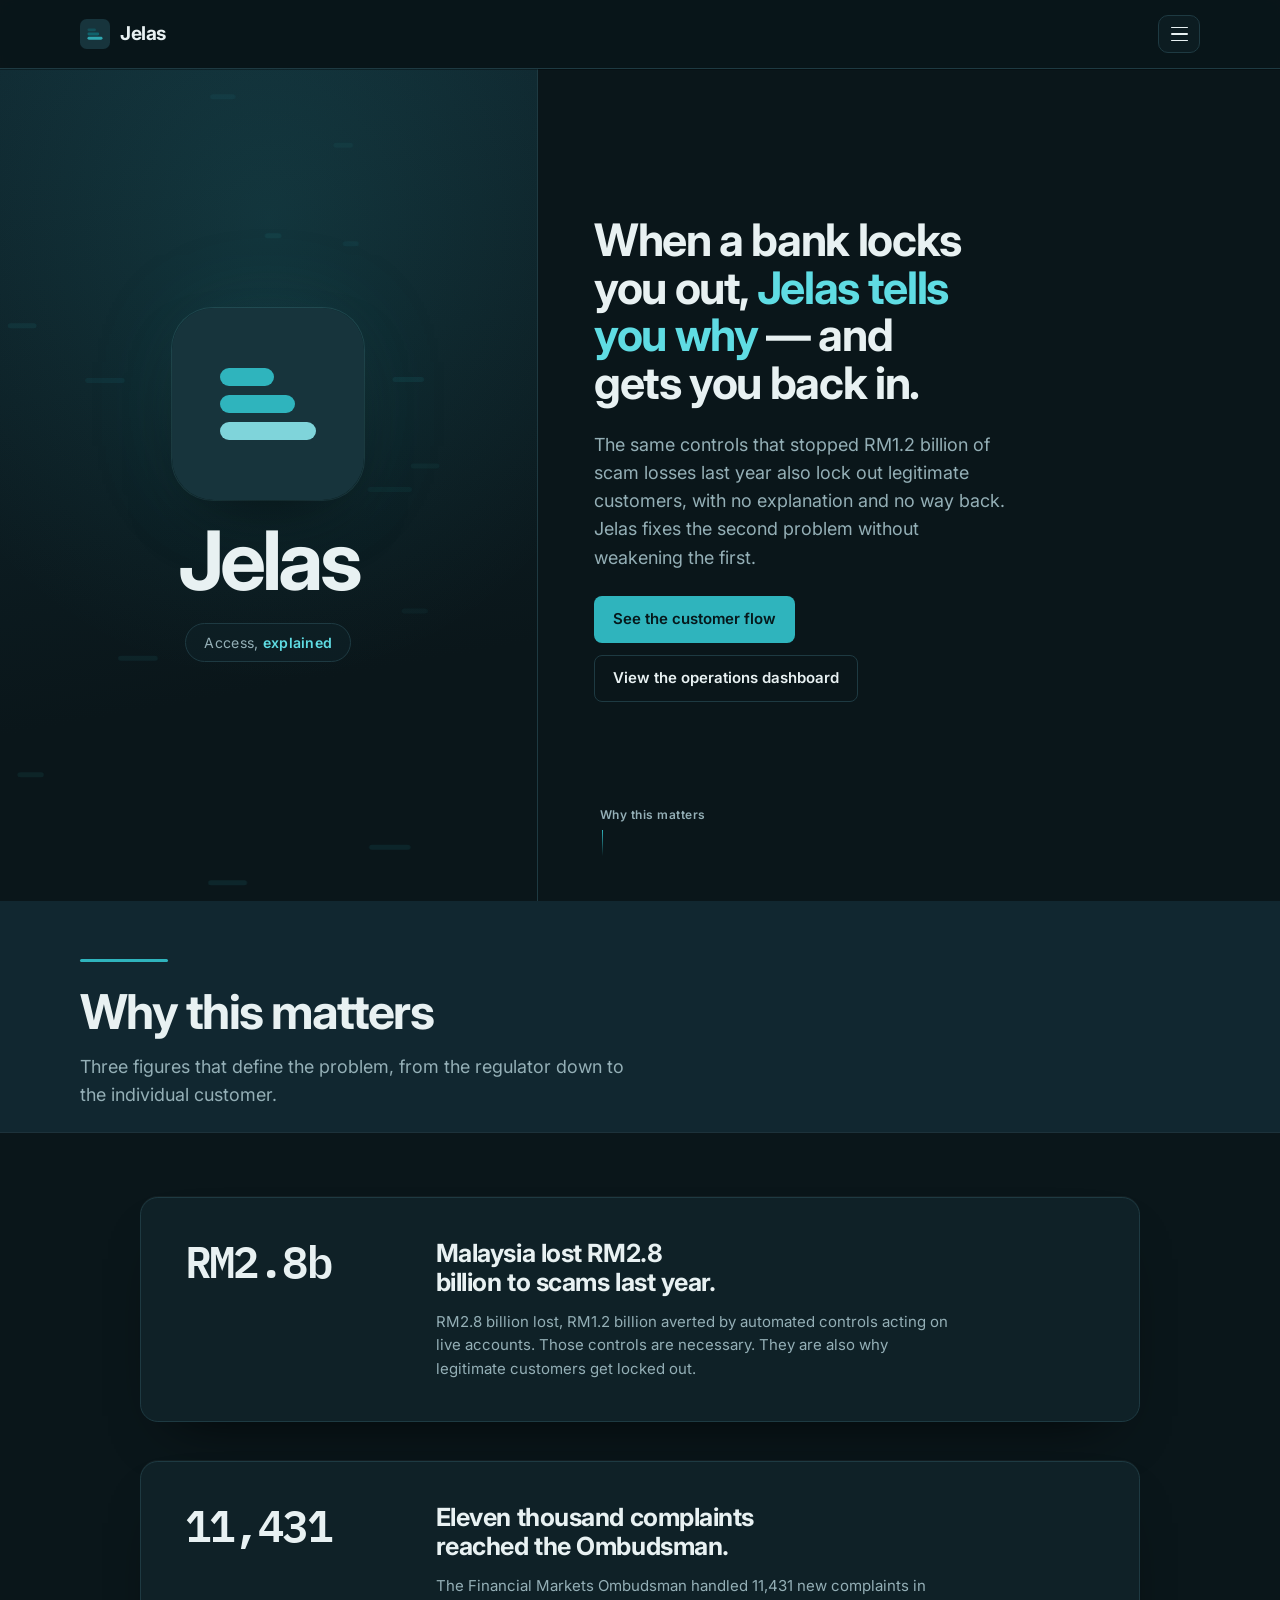
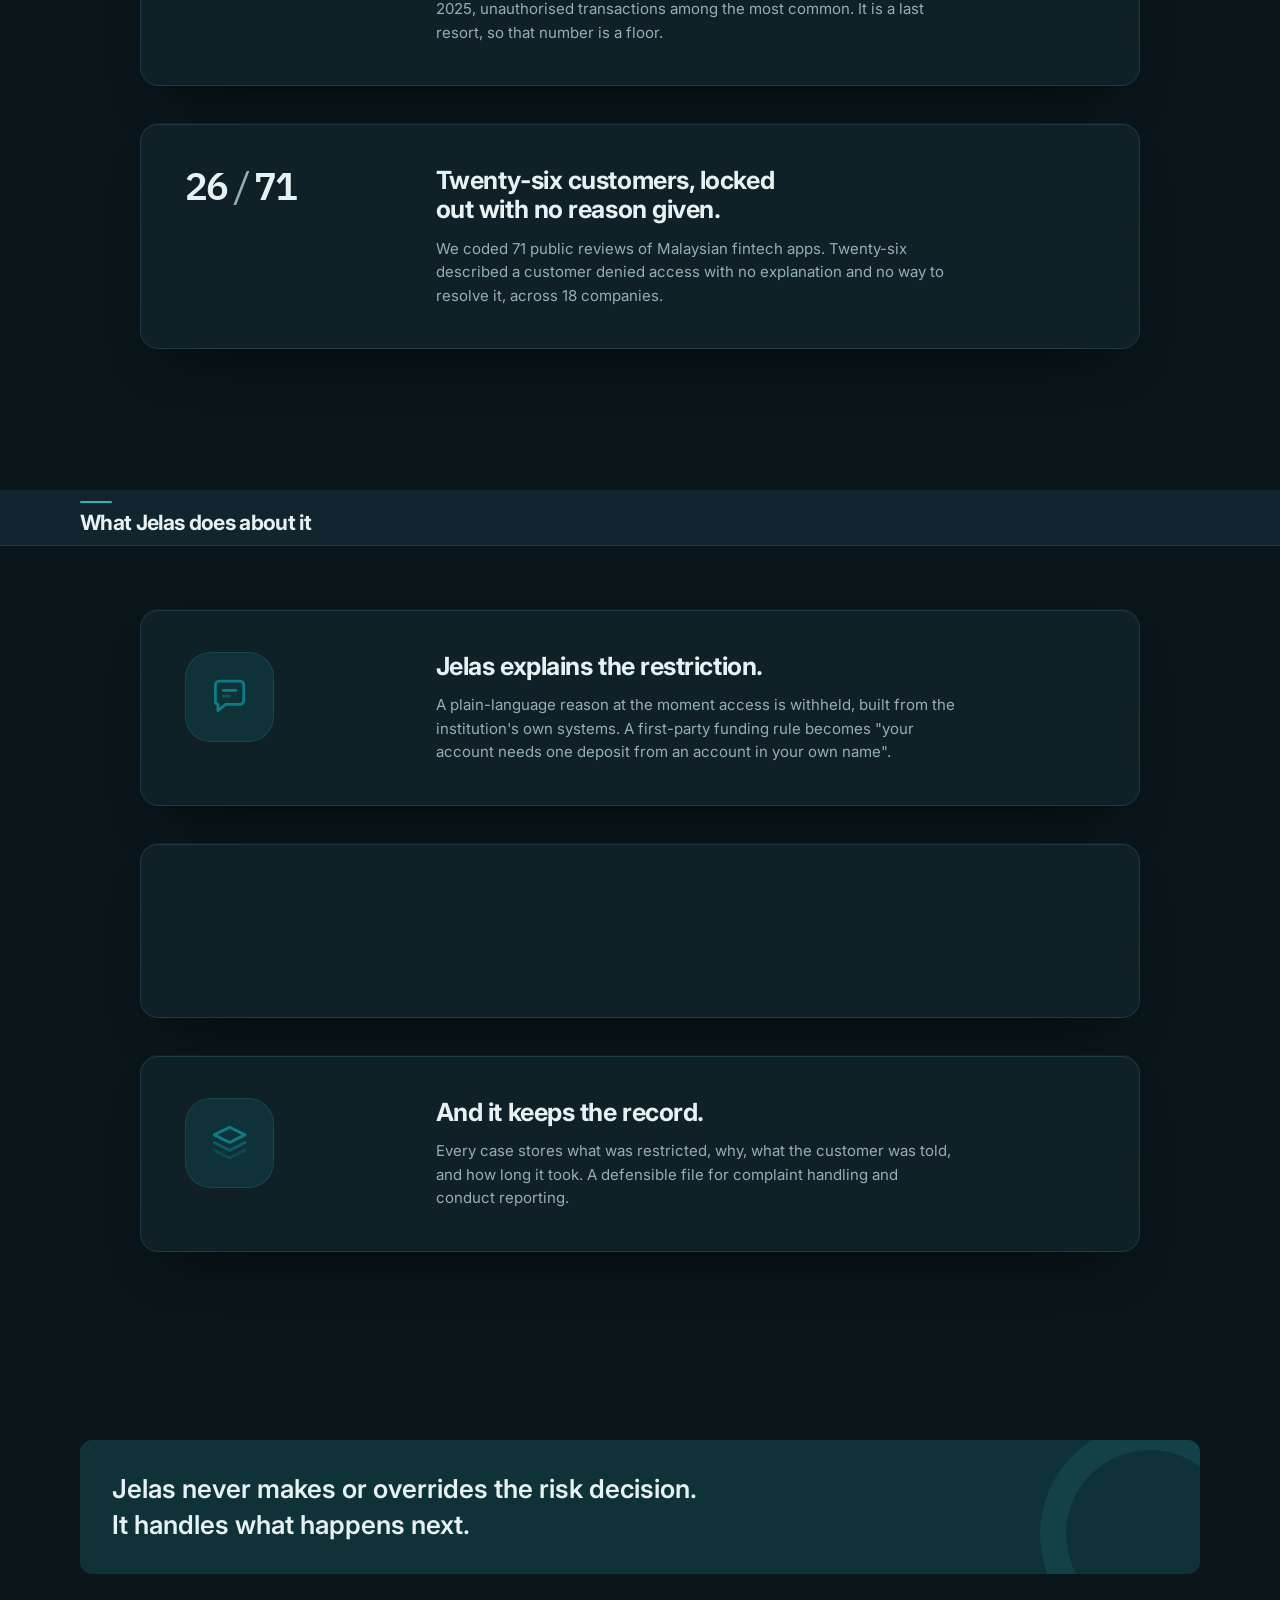
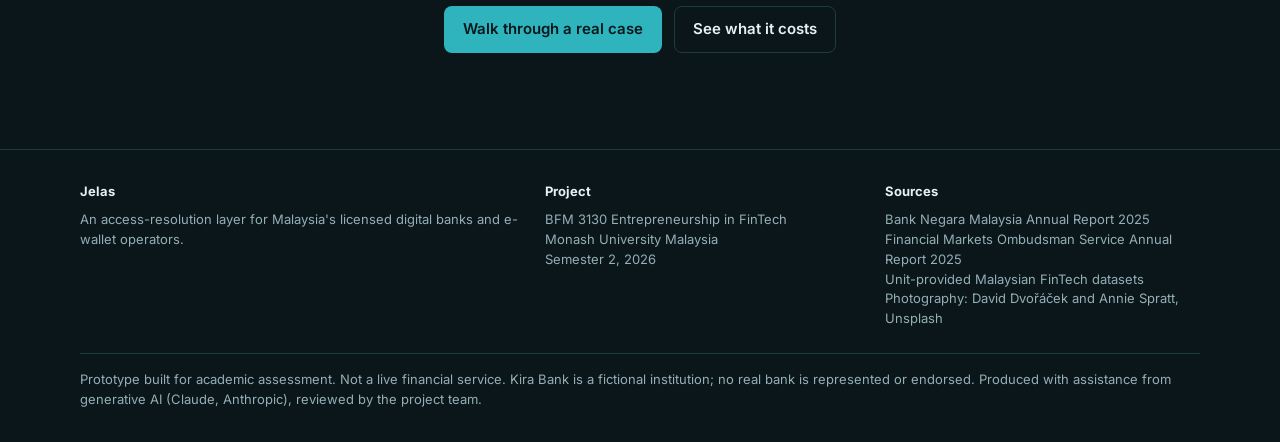
==== frontend/index.html @ 05d0084d "Add files via upload" ====
<!DOCTYPE html>
<html lang="en">
<head>
<meta charset="utf-8">
<meta name="viewport" content="width=device-width, initial-scale=1, viewport-fit=cover">
<title>Jelas — Access, explained</title>
<meta name="description" content="Jelas is an access-resolution layer for Malaysian digital banks. When automated controls lock out a legitimate customer, Jelas explains why and gets them back in.">
<link rel="icon" href="assets/jelas-mark.svg">
<link rel="preconnect" href="https://fonts.googleapis.com">
<link rel="preconnect" href="https://fonts.gstatic.com" crossorigin>
<link href="https://fonts.googleapis.com/css2?family=Inter:wght@400;500;600;700&family=Plus+Jakarta+Sans:wght@400;500;600;700;800&family=Space+Grotesk:wght@500;600;700&family=IBM+Plex+Mono:wght@500;600&display=swap" rel="stylesheet">
<link rel="stylesheet" href="assets/styles.css">
</head>
<body>

<header class="site-head">
  <div class="wrap">
    <a class="brand" href="#home">
      <svg viewBox="0 0 64 64" width="30" height="30" aria-hidden="true">
        <rect width="64" height="64" rx="14" fill="#17343C"/>
        <rect x="16" y="20" width="18" height="6" rx="3" fill="#0E7C86" opacity=".38"/>
        <rect x="16" y="29" width="25" height="6" rx="3" fill="#0E7C86" opacity=".66"/>
        <rect x="16" y="38" width="32" height="6" rx="3" fill="#2FA7B0"/>
      </svg>
      <b>Jelas</b>
    </a>
    <button class="nav-toggle" type="button" aria-expanded="false" aria-controls="site-nav" aria-label="Open menu">
      <span></span><span></span><span></span>
    </button>
    <nav class="site-nav" id="site-nav" aria-label="Main">
      <a href="#problem">The problem</a>
      <a href="#how">How it works</a>
      <a href="#banks">For institutions</a>
      <a href="#research">Research</a>
      <a href="#about">About</a>
    </nav>
  </div>
</header>

<main>

<!-- ============ 1. HOME ============ -->
<div class="page" id="page-home" data-title="Access, explained">
  <section class="hero hero-split">
    <div class="hero-brand drift-host">
      <canvas class="drift" data-count="16" aria-hidden="true"></canvas>
      <div class="hero-brand-inner">
        <svg class="hero-mark" viewBox="0 0 64 64" aria-hidden="true">
          <rect width="64" height="64" rx="14" fill="#17343C"/>
          <rect class="b" x="16" y="20" width="18" height="6" rx="3" fill="#2FB4BD" opacity=".40"/>
          <rect class="b b2" x="16" y="29" width="25" height="6" rx="3" fill="#2FB4BD" opacity=".70"/>
          <rect class="b b3" x="16" y="38" width="32" height="6" rx="3" fill="#7FD4DA"/>
        </svg>
        <div class="brand-word">Jelas</div>
        <div class="brand-pill">Access, <strong>explained</strong></div>
      </div>
    </div>
    <div class="hero-claim">
      <div class="hero-claim-inner">
        <h1 class="display">When a bank locks you out, <strong>Jelas tells you why</strong> &mdash; and gets you back in.</h1>
        <p class="lead">The same controls that stopped RM1.2&nbsp;billion of scam losses last year also lock out legitimate customers, with no explanation and no way back. Jelas fixes the second problem without weakening the first.</p>
        <div class="btn-row">
          <a class="btn btn-primary" href="#d1">See the customer flow</a>
          <a class="btn btn-ghost" href="#b1">View the operations dashboard</a>
        </div>
      </div>
      <button class="head-cue" type="button" data-scroll><span>Why this matters</span><i></i></button>
    </div>
  </section>

  <div class="chapter">
  <div class="chapter-sentinel" aria-hidden="true"></div>
<div class="chapter-head">
    <div class="wrap">
      <div class="divider-rule"></div>
      <h2 class="divider-head">Why this matters</h2>
      <p class="divider-sub">Three figures that define the problem, from the regulator down to the individual customer.</p>
    </div>
  </div>

  
  <div class="cards">
    <article class="card-slide" style="--i:0">
      <div class="wrap pt-grid reveal">
      <div class="pt-left"><div class="pt-fig"><span data-count="2.8" data-pre="RM" data-post="b" data-dec="1">RM0b</span></div></div>
      <div class="pt-right">
        <h2>Malaysia lost RM2.8 billion to scams last year.</h2>
        <p>RM2.8 billion lost, RM1.2 billion averted by automated controls acting on live accounts. Those controls are necessary. They are also why legitimate customers get locked out.</p>
      </div>
    </div>
    </article>
    <article class="card-slide" style="--i:1">
      <div class="wrap pt-grid reveal">
      <div class="pt-left"><div class="pt-fig"><span data-count="11431">0</span></div></div>
      <div class="pt-right">
        <h2>Eleven thousand complaints reached the Ombudsman.</h2>
        <p>The Financial Markets Ombudsman handled 11,431 new complaints in 2025, unauthorised transactions among the most common. It is a last resort, so that number is a floor.</p>
      </div>
    </div>
    </article>
    <article class="card-slide is-last" style="--i:2">
      <div class="wrap pt-grid reveal">
      <div class="pt-left"><div class="pt-fig pt-fig-wide"><span>26<i>/</i>71</span></div></div>
      <div class="pt-right">
        <h2>Twenty-six customers, locked out with no reason given.</h2>
        <p>We coded 71 public reviews of Malaysian fintech apps. Twenty-six described a customer denied access with no explanation and no way to resolve it, across 18 companies.</p>
      </div>
    </div>
    </article>
  </div>
  
  </div>
<div class="chapter">
  <div class="chapter-sentinel" aria-hidden="true"></div>
<div class="chapter-head">
    <div class="wrap">
      <div class="divider-rule"></div>
      <h2 class="divider-head">What Jelas does about it</h2>
      <p class="divider-sub">Three things, in the order a case moves through them.</p>
    </div>
  </div>

  
  <div class="cards">
    <article class="card-slide" style="--i:0">
      <div class="wrap pt-grid reveal">
      <div class="pt-left"><div class="pt-icon"><div class="plate"><svg viewBox="0 0 32 32" width="26" height="26" aria-hidden="true"><path d="M5 7a3 3 0 0 1 3-3h16a3 3 0 0 1 3 3v12a3 3 0 0 1-3 3H13l-6 5v-5a2 2 0 0 1-2-2Z" fill="none" stroke="#0E7C86" stroke-width="2.2" stroke-linejoin="round"/><rect x="10" y="10" width="12" height="2.2" rx="1.1" fill="#0E7C86"/><rect x="10" y="14.5" width="7" height="2.2" rx="1.1" fill="#0E7C86" opacity=".5"/></svg></div></div></div>
      <div class="pt-right">
        <h2>Jelas explains the restriction.</h2>
        <p>A plain-language reason at the moment access is withheld, built from the institution's own systems. A first-party funding rule becomes "your account needs one deposit from an account in your own name".</p>
      </div>
    </div>
    </article>
    <article class="card-slide" style="--i:1">
      <div class="wrap pt-grid reveal">
      <div class="pt-left"><div class="pt-icon"><div class="plate"><svg viewBox="0 0 32 32" width="26" height="26" aria-hidden="true"><path d="M27 16a11 11 0 1 1-3.6-8.1" fill="none" stroke="#0E7C86" stroke-width="2.4" stroke-linecap="round"/><path d="M27 4v6h-6" fill="none" stroke="#0E7C86" stroke-width="2.4" stroke-linecap="round" stroke-linejoin="round"/><path d="m11.5 16.5 3 3 6-6.5" fill="none" stroke="#0E7C86" stroke-width="2.4" stroke-linecap="round" stroke-linejoin="round"/></svg></div></div></div>
      <div class="pt-right">
        <h2>Then it resolves it.</h2>
        <p>A self-serve route back in for the failures that generate the most support contacts: an unfunded account, a new device, a code that never arrived.</p>
      </div>
    </div>
    </article>
    <article class="card-slide is-last" style="--i:2">
      <div class="wrap pt-grid reveal">
      <div class="pt-left"><div class="pt-icon"><div class="plate"><svg viewBox="0 0 32 32" width="26" height="26" aria-hidden="true"><path d="M16 4 28 10l-12 6L4 10Z" fill="none" stroke="#0E7C86" stroke-width="2.2" stroke-linejoin="round"/><path d="m4 16 12 6 12-6" fill="none" stroke="#0E7C86" stroke-width="2.2" stroke-linecap="round" stroke-linejoin="round" opacity=".55"/><path d="m4 22 12 6 12-6" fill="none" stroke="#0E7C86" stroke-width="2.2" stroke-linecap="round" stroke-linejoin="round" opacity=".3"/></svg></div></div></div>
      <div class="pt-right">
        <h2>And it keeps the record.</h2>
        <p>Every case stores what was restricted, why, what the customer was told, and how long it took. A defensible file for complaint handling and conduct reporting.</p>
      </div>
    </div>
    </article>
  </div>
  
  </div>
<section class="band">
    <div class="wrap">
      <div class="claim reveal"><p><span>Jelas never makes or overrides the risk decision.</span><span>It handles what happens next.</span></p></div>
      <div class="btn-row reveal" style="justify-content:center;margin-top:var(--space-8)">
        <a class="btn btn-primary" href="#d1">Walk through a real case</a>
        <a class="btn btn-ghost" href="#banks">See what it costs</a>
      </div>
    </div>
  </section>
</div>

<!-- ============ 2. PROBLEM ============ -->
<div class="page" id="page-problem" data-title="The problem">
  <section class="page-head drift-host">
    <canvas class="drift" data-count="20" aria-hidden="true"></canvas>
    <div class="wrap head-split">
      <div class="head-copy">
      <h1 class="display two-line"><span>The controls are working.</span><span>That is the problem.</span></h1>
      <p class="lead">Automated fraud, anti-money-laundering and identity controls are correct far more often than not. When they misfire, the customer is locked out of their own money with no reason given and nobody to ask.</p>
      </div>
      <figure class="head-art head-photo">
        <picture>
          <source srcset="assets/art-problem.webp" type="image/webp">
          <img src="assets/art-problem.jpg" alt="Two people completing a payment between phones at a counter" width="1200" height="980" loading="lazy" decoding="async">
        </picture>
        <figcaption>Photo: <a href="https://unsplash.com/photos/QiPe0UpC0_U" rel="noopener">David Dvo&#345;&#225;&#269;ek</a>, Unsplash</figcaption>
      </figure>
    </div>
    <button class="head-cue" type="button" data-scroll><span>See the evidence</span><i></i></button>
  </section>

  <section class="divider reveal">
    <div class="wrap">
      <div class="divider-rule"></div>
      <h2 class="divider-head">Three layers of evidence</h2>
      <p class="divider-sub">From the national picture, to the complaints that escalate, to what it looks like to one person.</p>
    </div>
  </section>

  <section class="band pt subtle">
    <div class="wrap pt-grid wide reveal">
      <div class="pt-right">
        <h2>The national picture</h2>
        <p>Bank Negara Malaysia recorded RM2.8 billion in scam losses in 2025 and RM1.2 billion averted. Every intervention is a control acting on a live account.</p>
      </div>
      <div class="pt-visual">
        <div class="bars">
          <div class="bar"><div class="val">RM2.8b</div><div class="fill" style="height:100%;background:var(--status-restricted)"></div><div class="lab">Lost to scams</div></div>
          <div class="bar"><div class="val">RM1.2b</div><div class="fill" style="height:43%;background:var(--status-resolved)"></div><div class="lab">Averted by controls</div></div>
        </div>
      </div>
    </div>
  </section>

  <section class="band pt">
    <div class="wrap pt-grid wide reveal">
      <div class="pt-right">
        <h2>The complaints that escalate</h2>
        <p>The Financial Markets Ombudsman handled 11,431 new complaints in 2025. It is a last resort, so that figure is a floor.</p>
        <p class="pt-note">Nobody publishes the two bands above it. That gap is why we ran a survey.</p>
      </div>
      <div class="pt-visual">
        <div class="funnel">
          <div class="f1">Access incidents &mdash; unmeasured</div>
          <div class="f2">Support contacts &mdash; unmeasured</div>
          <div class="f3">11,431 formal complaints</div>
        </div>
      </div>
    </div>
  </section>

  <section class="band pt subtle">
    <div class="wrap reveal">
      <h2 style="max-width:20ch">What it looks like to a customer</h2>
      <p class="muted measure" style="margin-top:var(--space-4);font-size:17px">We coded 71 public reviews of Malaysian fintech apps. Twenty-six described a customer denied access with no explanation and no route to resolution, across 18 companies and ten segments.</p>
      <div class="cols cols-3" style="margin-top:var(--space-8)">
        <div class="quote"><p>Changed the password and the account locked. Balance still showing, cannot touch it. Called support three times.</p><div class="who">E-wallet user, February 2026</div></div>
        <div class="quote"><p>Account frozen with no reason given. Told it would take three to five working days, possibly longer.</p><div class="who">Payment app user, July 2026</div></div>
        <div class="quote"><p>Changed phone and now cannot get the verification code. There is no way to recover the account.</p><div class="who">Digital bank customer, May 2026</div></div>
      </div>
      <p class="pt-note">Reviews paraphrased from the coded evidence register. Companies not named.</p>
    </div>
  </section>

  <section class="band">
    <div class="wrap">
      <div class="claim reveal"><p><span>Every vendor in this market sells better detection.</span><span>Nobody sells what happens after detection is wrong.</span></p></div>
    </div>
  </section>
</div>

<!-- ============ 3. HOW IT WORKS ============ -->
<div class="page" id="page-how" data-title="How it works">
  <section class="page-head drift-host">
    <canvas class="drift" data-count="20" aria-hidden="true"></canvas>
    <div class="wrap head-split">
      <div class="head-copy">
      <h1 class="display">Jelas sits between the institution's controls and its customer.</h1>
      <p class="lead">It reads the output of systems already running. It never writes to them, and it never changes a decision.</p>
      </div>
      <div class="head-art" aria-hidden="true">
        <svg viewBox="0 0 520 300" role="img">
          <rect x="14" y="70" width="140" height="160" rx="20" fill="var(--surface-subtle)" stroke="var(--border)"/>
          <rect x="42" y="108" width="52" height="9" rx="4.5" fill="var(--ink-muted)" opacity=".45"/>
          <rect x="42" y="128" width="84" height="9" rx="4.5" fill="var(--ink-muted)" opacity=".32"/>
          <rect x="42" y="148" width="38" height="9" rx="4.5" fill="var(--ink-muted)" opacity=".45"/>
          <rect x="42" y="168" width="70" height="9" rx="4.5" fill="var(--ink-muted)" opacity=".28"/>

          <path d="M166 150h34" stroke="var(--teal-600)" stroke-width="2.5" stroke-linecap="round" opacity=".55"/>
          <path d="m193 143 8 7-8 7" fill="none" stroke="var(--teal-600)" stroke-width="2.5"
                stroke-linecap="round" stroke-linejoin="round" opacity=".55"/>

          <rect x="212" y="102" width="96" height="96" rx="24" fill="var(--teal-100)" stroke="var(--teal-600)" stroke-opacity=".45"/>
          <rect x="240" y="126" width="26" height="9" rx="4.5" fill="var(--teal-600)" opacity=".4"/>
          <rect x="240" y="145" width="36" height="9" rx="4.5" fill="var(--teal-600)" opacity=".7"/>
          <rect x="240" y="164" width="44" height="9" rx="4.5" fill="var(--teal-600)"/>

          <path d="M320 150h34" stroke="var(--teal-600)" stroke-width="2.5" stroke-linecap="round" opacity=".55"/>
          <path d="m347 143 8 7-8 7" fill="none" stroke="var(--teal-600)" stroke-width="2.5"
                stroke-linecap="round" stroke-linejoin="round" opacity=".55"/>

          <rect x="366" y="70" width="140" height="160" rx="20" fill="var(--surface)" stroke="var(--teal-600)" stroke-opacity=".3"/>
          <rect x="394" y="110" width="84" height="10" rx="5" fill="var(--ink)" opacity=".92"/>
          <rect x="394" y="130" width="68" height="10" rx="5" fill="var(--ink)" opacity=".92"/>
          <rect x="394" y="166" width="84" height="26" rx="9" fill="var(--teal-600)"/>

          <text x="14" y="262" fill="var(--ink-muted)" font-family="Inter, sans-serif" font-size="13">System output</text>
          <text x="260" y="262" text-anchor="middle" fill="var(--teal-600)" font-family="Inter, sans-serif" font-size="13" font-weight="600">Jelas</text>
          <text x="366" y="262" fill="var(--ink-muted)" font-family="Inter, sans-serif" font-size="13">Plain language</text>
        </svg>
      </div>
    </div>
    <button class="head-cue" type="button" data-scroll><span>See how it works</span><i></i></button>
  </section>

  <section class="band tight">
    <div class="wrap reveal">
      <div class="arch">
        <div class="node">
          <h3>Existing systems</h3>
          <ul><li>Fraud engine</li><li>AML monitoring</li><li>eKYC and identity</li></ul>
        </div>
        <div class="arrow" aria-hidden="true">&rarr;</div>
        <div class="node mid">
          <h3 style="color:#fff;display:flex;align-items:center;gap:8px"><svg class="spin" viewBox="0 0 64 64" width="16" height="16" aria-hidden="true"><circle cx="32" cy="32" r="27" fill="none" stroke="#4FBCC4" stroke-width="5" stroke-dasharray="40 130" stroke-linecap="round"/></svg>Jelas</h3>
          <ul><li>Reason-code translation</li><li>Recovery flow</li><li>False-positive triage</li><li>Audit log</li></ul>
        </div>
        <div class="arrow" aria-hidden="true">&rarr;</div>
        <div class="node">
          <h3>Customer</h3>
          <ul><li>Explanation</li><li>Self-serve recovery</li><li>Case tracking</li></ul>
        </div>
      </div>
      <p class="pt-note" style="text-align:center">The restriction decision stays with the institution. Jelas manages the consequence.</p>
    </div>
  </section>

  <section class="divider reveal">
    <div class="wrap">
      <div class="divider-rule"></div>
      <h2 class="divider-head">Four things it does</h2>
      <p class="divider-sub">Each one maps to a failure that appears in the coded evidence register.</p>
    </div>
  </section>

  <section class="band pt ">
    <div class="wrap pt-grid reveal">
      <div class="pt-left"><div class="pt-step">01</div></div>
      <div class="pt-right">
        <h2>Explained restrictions</h2>
        <p>The customer sees a plain-language reason and an expected resolution window at the moment of restriction. No jargon reaches them: an AML velocity flag becomes "we need to confirm a recent transfer".</p>
      </div>
    </div>
  </section>
  <section class="band pt subtle">
    <div class="wrap pt-grid reveal">
      <div class="pt-left"><div class="pt-step">02</div></div>
      <div class="pt-right">
        <h2>Self-serve recovery</h2>
        <p>Guided routes for an unfunded new account, a changed device, a lapsed number and a code that never arrived. Identity checks step up in proportion to the risk of the case.</p>
      </div>
    </div>
  </section>
  <section class="band pt ">
    <div class="wrap pt-grid reveal">
      <div class="pt-left"><div class="pt-step">03</div></div>
      <div class="pt-right">
        <h2>False-positive triage</h2>
        <p>Each restriction is scored on how likely it is to be a legitimate customer caught by a correct rule. Low-risk cases route to expedited review without touching the AML decision.</p>
      </div>
    </div>
  </section>
  <section class="band pt subtle">
    <div class="wrap pt-grid reveal">
      <div class="pt-left"><div class="pt-step">04</div></div>
      <div class="pt-right">
        <h2>Conduct audit trail</h2>
        <p>Every case records what was restricted, why, what the customer was told, and how long resolution took &mdash; a defensible file for complaint handling and conduct reporting.</p>
      </div>
    </div>
  </section>

  <section class="band tight">
    <div class="wrap reveal">
      <div class="claim"><p><span>No control is removed. No decision is overridden.</span><span>No compliance re-approval is triggered.</span></p></div>
      <p class="pt-note measure" style="margin-top:var(--space-8)">This prototype is a working click-through built as static HTML, CSS and a small JavaScript router. A production build would use a React frontend, a Python service layer reading fraud and KYC systems over REST APIs, and an append-only case store. No customer data is processed here and no live system is connected.</p>
    </div>
  </section>
</div>

<!-- ============ 4. FOR INSTITUTIONS ============ -->
<div class="page" id="page-banks" data-title="For institutions">
  <section class="page-head drift-host">
    <canvas class="drift" data-count="20" aria-hidden="true"></canvas>
    <div class="wrap head-split">
      <div class="head-copy">
      <h1 class="display">You already pay for every lockout. You pay twice.</h1>
      <p class="lead">A restricted customer contacts support an average of 2.5 times before the case closes. At RM7.79 per contact, an institution with 480,000 customers spends around RM140,000 a year handling access failures &mdash; before counting the customers who leave.</p>
      </div>
      <figure class="head-art head-photo">
        <picture>
          <source srcset="assets/art-institutions.webp" type="image/webp">
          <img src="assets/art-institutions.jpg" alt="An operations team working at laptops around a shared table" width="1200" height="980" loading="lazy" decoding="async">
        </picture>
        <figcaption>Photo: <a href="https://unsplash.com/photos/dWYU3i-mqEo" rel="noopener">Annie Spratt</a>, Unsplash</figcaption>
      </figure>
    </div>
    <button class="head-cue" type="button" data-scroll><span>See what it costs</span><i></i></button>
  </section>

  <section class="band pt subtle">
    <div class="wrap pt-grid wide reveal">
      <div class="pt-right">
        <h2>What a mid-sized institution avoids</h2>
        <p>Contact cost is derived from published Malaysian salary data. Churn, deposit outflow and regulatory escalation are excluded, so the figure is conservative.</p>
      </div>
      <div class="pt-visual">
        <div class="table-wrap" style="background:var(--surface)">
          <table>
            <tbody>
              <tr><td>Access incidents per year</td><td class="num">7,200</td></tr>
              <tr><td>Support contacts generated</td><td class="num">18,000</td></tr>
              <tr><td>Cost of handling them</td><td class="num">RM140,220</td></tr>
              <tr><td>Jelas subscription and usage</td><td class="num">RM44,640</td></tr>
              <tr class="total"><td>Net operational saving</td><td class="num">RM95,580</td></tr>
            </tbody>
          </table>
        </div>
      </div>
    </div>
  </section>

  <section class="divider reveal">
    <div class="wrap">
      <div class="divider-rule"></div>
      <h2 class="divider-head">Pricing</h2>
      <p class="divider-sub">A platform subscription tiered by customer base, plus RM1.20 for each case resolved.</p>
    </div>
  </section>

  <section class="band tight">
    <div class="wrap reveal">
      <div class="tiers">
        <div class="tier"><div class="name">Tier 1</div><div class="price">RM1,800</div><div class="band">Under 250,000 customers</div></div>
        <div class="tier on"><div class="name">Tier 2</div><div class="price">RM3,000</div><div class="band">250,000 to 1 million</div><span class="flag">Reference tier</span></div>
        <div class="tier"><div class="name">Tier 3</div><div class="price">RM6,000</div><div class="band">1 to 5 million</div></div>
        <div class="tier"><div class="name">Tier 4</div><div class="price">RM12,000</div><div class="band">Over 5 million</div></div>
      </div>
      <p class="pt-note">Per month. One-off integration fee RM25,000. Eight-week paid pilot RM15,000.</p>
    </div>
  </section>

  <section class="band pt subtle">
    <div class="wrap pt-grid wide reveal">
      <div class="pt-right">
        <h2>Why we price this way</h2>
        <p>Enterprise regulatory-technology pricing is not published, so there is no benchmark to copy. We priced against what the institution avoids: roughly a third of the operational cost Jelas removes.</p>
      </div>
      <div class="pt-visual">
        <div class="cols cols-2">
          <div class="tile"><div class="k">Value captured</div><div class="v">32%</div><div class="s">Of avoided operational cost</div></div>
          <div class="tile"><div class="k">Return to the institution</div><div class="v">3.1&times;</div><div class="s">Cost avoided against billed</div></div>
        </div>
      </div>
    </div>
  </section>

  <section class="divider reveal">
    <div class="wrap">
      <div class="divider-rule"></div>
      <h2 class="divider-head">How we compete</h2>
      <p class="divider-sub">Three reasons an institution buys this rather than extending an existing contract.</p>
    </div>
  </section>

  <section class="band pt">
    <div class="wrap pt-grid reveal">
      <div class="pt-left"><div class="pt-step">01</div></div>
      <div class="pt-right">
        <h2>Detection vendors are paid to flag risk</h2>
        <p>CTOS Digital, Experian, GBG, Innov8tif and Tookitaki all compete on finding problems. None sells the resolution of the access denial their systems produce.</p>
      </div>
    </div>
  </section>

  <section class="band pt subtle">
    <div class="wrap pt-grid reveal">
      <div class="pt-left"><div class="pt-step">02</div></div>
      <div class="pt-right">
        <h2>We integrate, we do not replace</h2>
        <p>Jelas reads the fraud, AML and eKYC systems an institution already runs. No control is removed and no compliance re-approval is triggered.</p>
      </div>
    </div>
  </section>

  <section class="band pt">
    <div class="wrap pt-grid reveal">
      <div class="pt-left"><div class="pt-step">03</div></div>
      <div class="pt-right">
        <h2>Eight weeks, not eighteen months</h2>
        <p>A paid pilot with agreed success metrics before any annual contract. Enterprise procurement is the barrier in this market; a small scoped pilot is the way through it.</p>
      </div>
    </div>
  </section>

  <section class="band tight">
    <div class="wrap reveal" style="text-align:center">
      <div class="btn-row" style="justify-content:center">
        <a class="btn btn-primary" href="#b1">See the operations dashboard</a>
        <a class="btn btn-ghost" href="#d1">Walk through a case</a>
      </div>
    </div>
  </section>
</div>

<!-- ============ 5. RESEARCH ============ -->
<div class="page" id="page-research" data-title="Research">
  <section class="page-head drift-host">
    <canvas class="drift" data-count="20" aria-hidden="true"></canvas>
    <div class="wrap">
      <h1 class="display">We asked <span class="ph">[N]</span> Malaysians what happens when a bank locks them out.</h1>
      <p class="note" style="margin-top:var(--space-4)"><span class="ph">[N]</span> respondents · random sampling · Google Forms · fielded <span class="ph">[dates]</span> · <span class="ph">[age range]</span>, <span class="ph">[locations]</span> · <span class="ph">[X]</span>% hold an account with a digital bank or e-wallet</p>
    </div>
  </section>

  <section class="band tight subtle">
    <div class="wrap cols cols-4 reveal-group">
      <div class="finding"><div class="fig"><span class="ph">[X]</span>%</div><p>have been locked out of a financial app in the past 12 months</p></div>
      <div class="finding"><div class="fig"><span class="ph">[X]</span>%</div><p>were given no reason for the restriction</p></div>
      <div class="finding"><div class="fig"><span class="ph">[X]</span> days</div><p>median time to regain access</p></div>
      <div class="finding"><div class="fig"><span class="ph">[X]</span>%</div><p>became less likely to keep using that provider</p></div>
    </div>
  </section>

  <section class="band tight">
    <div class="wrap">
      <h2>What the findings changed</h2>
      <div class="table-wrap" style="margin-top:var(--space-4)">
        <table>
          <thead><tr><th>Before the survey</th><th>After</th></tr></thead>
          <tbody>
            <tr><td>Incidence rate assumed at 1.5%, unvalidated</td><td>Measured at <span class="ph">[X]</span>%</td></tr>
            <tr><td>Four capabilities weighted equally</td><td><span class="ph">[Capability]</span> prioritised — <span class="ph">[X]</span>% ranked it first</td></tr>
            <tr><td>Resolution time unknown</td><td>Median <span class="ph">[X]</span> days, setting the service-level target</td></tr>
          </tbody>
        </table>
      </div>
      <p class="muted measure" style="margin-top:var(--space-6)">The first finding matters more than the other three combined. Until the survey, the incidence rate was an unvalidated assumption modelled as a band between 0.8% and 2.5%, and the venture only works above roughly 1%.</p>
      <p class="note measure" style="margin-top:var(--space-4)">Limitations: the sample is self-selected and skews <span class="ph">[young / urban / student]</span>, so it measures incidence among respondents rather than national prevalence. Willingness to pay was not surveyed, because the paying customer is the institution rather than the end user.</p>
    </div>
  </section>
</div>

<!-- ============ 6. ABOUT ============ -->
<div class="page" id="page-about" data-title="About">
  <section class="page-head drift-host">
    <canvas class="drift" data-count="20" aria-hidden="true"></canvas>
    <div class="wrap">
      <h1 class="display">Built at Monash University Malaysia.</h1>
      <p class="lead measure" style="margin-top:var(--space-4)">Jelas began as an individual project in BFM 3130, built by coding 71 public reviews of Malaysian fintech applications and finding that 26 of them described the same failure: a customer denied access to their own money, with no explanation and no way to resolve it. The group selected the concept, surveyed <span class="ph">[N]</span> Malaysians to test how common that experience is, and built the prototype you have just used.</p>

      <h2 style="margin-top:var(--space-12)">The name</h2>
      <p class="muted measure" style="margin-top:var(--space-3)"><em>Jelas</em> is the Malay word for clear, or explained. The product is named after the thing it does.</p>

      <h2 style="margin-top:var(--space-12)">Team</h2>
      <div class="cols cols-4" style="margin-top:var(--space-6)">
        <div class="card"><h3><span class="ph">[Name]</span></h3><p><span class="ph">[Degree]</span><br><span class="ph">[What they led]</span></p></div>
        <div class="card"><h3><span class="ph">[Name]</span></h3><p><span class="ph">[Degree]</span><br><span class="ph">[What they led]</span></p></div>
        <div class="card"><h3><span class="ph">[Name]</span></h3><p><span class="ph">[Degree]</span><br><span class="ph">[What they led]</span></p></div>
        <div class="card"><h3><span class="ph">[Name]</span></h3><p><span class="ph">[Degree]</span><br><span class="ph">[What they led]</span></p></div>
      </div>

      <h2 style="margin-top:var(--space-12)">Acknowledgements</h2>
      <p class="note measure" style="margin-top:var(--space-3)">Prototype, brand and copy produced with assistance from generative AI (Claude, Anthropic); all content reviewed and verified by the team. Market data from Bank Negara Malaysia, the Financial Markets Ombudsman Service, and unit-provided Malaysian FinTech datasets. Survey data collected by the group. Photography by David Dvo&#345;&#225;&#269;ek and Annie Spratt via Unsplash, used under the Unsplash licence. Contact: hello@jelas.my</p>
    </div>
  </section>
</div>

<!-- ============ 7–11. CUSTOMER FLOW ============ -->

<div class="page" id="page-d1" data-title="Transfer unavailable">
  <div class="wrap backbar"><a href="#home">&larr; Back to site</a></div>
  <section class="band tight subtle" style="margin:0"><div class="wrap demo-grid">
    <div class="phone kira">
      <div class="status-bar" aria-hidden="true">
        <span class="t">9:14</span>
        <span class="icons">
          <svg viewBox="0 0 18 12" width="17" height="11"><rect x="0" y="8" width="3" height="4" rx="1"/><rect x="5" y="5.5" width="3" height="6.5" rx="1"/><rect x="10" y="3" width="3" height="9" rx="1"/><rect x="15" y="0" width="3" height="12" rx="1"/></svg>
          <svg viewBox="0 0 16 12" width="15" height="11"><path d="M8 11.2 5.6 8.6a3.4 3.4 0 0 1 4.8 0L8 11.2Zm0-5.1a6.6 6.6 0 0 0-4.7 2L1.6 6.3a9 9 0 0 1 12.8 0l-1.7 1.8A6.6 6.6 0 0 0 8 6.1Z"/></svg>
          <svg viewBox="0 0 26 12" width="24" height="11"><rect x="0.6" y="0.6" width="21" height="10.8" rx="3" fill="none" stroke="currentColor" stroke-width="1.2"/><rect x="2.4" y="2.4" width="15" height="7.2" rx="1.6"/><path d="M23.4 4.2v3.6a2.2 2.2 0 0 0 0-3.6Z"/></svg>
        </span>
      </div>
      <div class="phone-top">
        <span class="k-brand"><span class="k-dot"></span>Kira</span>
        <span class="inst">Personal</span>
      </div>
      <div class="k-bal">
        <div class="lab">Available balance</div>
        <div class="amt">RM 1,250.00</div>
      </div>
      <div class="k-row">
        <div class="k-act on">Transfer</div>
        <div class="k-act">Pay</div>
        <div class="k-act">Top up</div>
      </div>
      <h2 style="font-size:17px">Transfer to Lim Wei Jian</h2>
      <p style="font-size:13px">Maybank &middot; 5141 2290 8871</p>
      <div class="k-err">
        <b>Transfer is unavailable</b>
        <span>Please try again later.</span>
      </div>
      <a class="btn btn-k btn-stack" href="#d2">
        <span class="l1">Fix now</span>
        <span class="l2">by Jelas</span>
      </a>
      <span class="btn btn-k-ghost">Try again</span>
    </div>
    <div class="reveal in">
      <h2>Step 1 &mdash; What the bank shows today</h2>
      <p class="muted measure" style="margin-top:var(--space-4)">This is a real failure mode, reproduced. A newly opened digital bank account cannot send money out until it has received a deposit from an account in the same person's name. The control is correct: first-party funding verification is how banks keep accounts from being opened and sold on as money-mule accounts.</p>
      <p class="muted measure" style="margin-top:var(--space-3)">The customer is told none of that. They see four words and a suggestion to try again later. There is nothing to act on, so they call support &mdash; or they stop using the account.</p>
      <div class="claim" style="margin-top:var(--space-6);padding:var(--space-6)"><p style="font-size:19px"><span>The fix takes one RM10 transfer.</span><span>Almost nobody discovers it on their own.</span></p></div>
      <p class="note" style="margin-top:var(--space-4)">Kira Bank is a fictional institution created for this prototype. The scenario is drawn from a team member's operational experience at a Malaysian digital bank.</p>
    </div>
  </div></section>
</div>

<div class="page" id="page-d2" data-title="Why">
  <div class="wrap backbar"><a href="#home">&larr; Back to site</a></div>
  <section class="band tight subtle" style="margin:0"><div class="wrap demo-grid">
    <div class="phone">
      <div class="status-bar" aria-hidden="true">
        <span class="t">9:14</span>
        <span class="icons">
          <svg viewBox="0 0 18 12" width="17" height="11"><rect x="0" y="8" width="3" height="4" rx="1"/><rect x="5" y="5.5" width="3" height="6.5" rx="1"/><rect x="10" y="3" width="3" height="9" rx="1"/><rect x="15" y="0" width="3" height="12" rx="1"/></svg>
          <svg viewBox="0 0 16 12" width="15" height="11"><path d="M8 11.2 5.6 8.6a3.4 3.4 0 0 1 4.8 0L8 11.2Zm0-5.1a6.6 6.6 0 0 0-4.7 2L1.6 6.3a9 9 0 0 1 12.8 0l-1.7 1.8A6.6 6.6 0 0 0 8 6.1Z"/></svg>
          <svg viewBox="0 0 26 12" width="24" height="11"><rect x="0.6" y="0.6" width="21" height="10.8" rx="3" fill="none" stroke="currentColor" stroke-width="1.2"/><rect x="2.4" y="2.4" width="15" height="7.2" rx="1.6"/><path d="M23.4 4.2v3.6a2.2 2.2 0 0 0 0-3.6Z"/></svg>
        </span>
      </div>
      <div class="phone-top"><svg viewBox="0 0 64 64" width="22" height="22" aria-hidden="true"><rect width="64" height="64" rx="14" fill="#0D2430"/><rect x="16" y="20" width="18" height="6" rx="3" fill="#0E7C86" opacity=".38"/><rect x="16" y="29" width="25" height="6" rx="3" fill="#0E7C86" opacity=".66"/><rect x="16" y="38" width="32" height="6" rx="3" fill="#2FA7B0"/></svg><span class="inst">Kira Bank</span></div>
      <div class="steps"><i class="on"></i><i></i><i></i></div>
      <span class="chip chip-restricted">Transfers unavailable</span>
      <h2>Your account needs one deposit from your own account first</h2>
      <p>Before a new account can send money out, we have to confirm it belongs to you. The way we do that is to receive one transfer from another bank account in your own name.</p>
      <p style="color:var(--ink);font-weight:600">Nothing is wrong with your account, and your balance is untouched.</p>
      <p class="small">This is a one-time check. Once it clears, transfers work normally.</p>
      <a class="btn btn-primary" href="#d3">Show me how</a>
      <div class="handoff-note">
        <svg viewBox="0 0 64 64" width="13" height="13" aria-hidden="true"><rect width="64" height="64" rx="14" fill="#0D2430"/><rect x="16" y="29" width="25" height="6" rx="3" fill="#0E7C86"/><rect x="16" y="38" width="32" height="6" rx="3" fill="#2FA7B0"/></svg>
        Powered by Jelas
      </div>
    </div>
    <div class="reveal in">
      <h2>Step 2 &mdash; The same restriction, explained</h2>
      <p class="muted measure" style="margin-top:var(--space-4)">Nothing about the bank's decision has changed. The account is still restricted, the control still holds, and no rule has been relaxed. The only difference is that the customer now knows what happened and what it is for.</p>
      <p class="muted measure" style="margin-top:var(--space-3)">Note what the screen avoids saying. It does not mention money laundering, mule accounts, or first-party funding verification. Those are the bank's words, and they belong on the bank's dashboard. In front of a customer they read as an accusation.</p>
      <p class="muted measure" style="margin-top:var(--space-3)">The line confirming the balance is untouched is there because it answers the question the customer actually has, which is whether their money is gone.</p>
    </div>
  </div></section>
</div>

<div class="page" id="page-d3" data-title="How to fix it">
  <div class="wrap backbar"><a href="#home">&larr; Back to site</a></div>
  <section class="band tight subtle" style="margin:0"><div class="wrap demo-grid">
    <div class="phone">
      <div class="status-bar" aria-hidden="true">
        <span class="t">9:14</span>
        <span class="icons">
          <svg viewBox="0 0 18 12" width="17" height="11"><rect x="0" y="8" width="3" height="4" rx="1"/><rect x="5" y="5.5" width="3" height="6.5" rx="1"/><rect x="10" y="3" width="3" height="9" rx="1"/><rect x="15" y="0" width="3" height="12" rx="1"/></svg>
          <svg viewBox="0 0 16 12" width="15" height="11"><path d="M8 11.2 5.6 8.6a3.4 3.4 0 0 1 4.8 0L8 11.2Zm0-5.1a6.6 6.6 0 0 0-4.7 2L1.6 6.3a9 9 0 0 1 12.8 0l-1.7 1.8A6.6 6.6 0 0 0 8 6.1Z"/></svg>
          <svg viewBox="0 0 26 12" width="24" height="11"><rect x="0.6" y="0.6" width="21" height="10.8" rx="3" fill="none" stroke="currentColor" stroke-width="1.2"/><rect x="2.4" y="2.4" width="15" height="7.2" rx="1.6"/><path d="M23.4 4.2v3.6a2.2 2.2 0 0 0 0-3.6Z"/></svg>
        </span>
      </div>
      <div class="phone-top"><svg viewBox="0 0 64 64" width="22" height="22" aria-hidden="true"><rect width="64" height="64" rx="14" fill="#0D2430"/><rect x="16" y="20" width="18" height="6" rx="3" fill="#0E7C86" opacity=".38"/><rect x="16" y="29" width="25" height="6" rx="3" fill="#0E7C86" opacity=".66"/><rect x="16" y="38" width="32" height="6" rx="3" fill="#2FA7B0"/></svg><span class="inst">Kira Bank</span></div>
      <div class="steps"><i class="on"></i><i class="on"></i><i></i></div>
      <span class="chip chip-review">One step to go</span>
      <h2>Send any amount from your own account</h2>
      <p>Open your other bank's app and transfer to the details below. Any amount works &mdash; RM10 is enough.</p>
      <div class="fund">
        <div class="amt">RM 10.00</div>
        <dl>
          <dt>Account</dt><dd>8800 4471 2093</dd>
          <dt>Name</dt><dd>Nur Aisyah binti Rahim</dd>
          <dt>Bank</dt><dd>Kira Bank Berhad</dd>
        </dl>
      </div>
      <p class="small">It must come from an account in your own name. A transfer from someone else will not clear the check.</p>
      <a class="btn btn-primary" href="#d4">Copy details and continue</a>
      <div class="handoff-note"><svg viewBox="0 0 64 64" width="13" height="13" aria-hidden="true"><rect width="64" height="64" rx="14" fill="#0D2430"/><rect x="16" y="29" width="25" height="6" rx="3" fill="#0E7C86"/><rect x="16" y="38" width="32" height="6" rx="3" fill="#2FA7B0"/></svg>Powered by Jelas</div>
    </div>
    <div class="reveal in">
      <h2>Step 3 &mdash; The route back in</h2>
      <p class="muted measure" style="margin-top:var(--space-4)">The account details are filled in already, the amount is suggested, and the one condition that actually matters &mdash; that the money comes from an account in the customer's own name &mdash; is stated plainly.</p>
      <p class="muted measure" style="margin-top:var(--space-3)">This screen is the difference between a support call and a self-serve resolution. Without it the customer either contacts the bank or abandons the account, and both outcomes cost the bank money.</p>
      <p class="muted measure" style="margin-top:var(--space-3)">Jelas does not move money, hold funds, or process the deposit. It reads the bank's own verification status and tells the customer what will clear it.</p>
    </div>
  </div></section>
</div>

<div class="page" id="page-d4" data-title="Deposit received">
  <div class="wrap backbar"><a href="#home">&larr; Back to site</a></div>
  <section class="band tight subtle" style="margin:0"><div class="wrap demo-grid">
    <div class="phone">
      <div class="status-bar" aria-hidden="true">
        <span class="t">9:14</span>
        <span class="icons">
          <svg viewBox="0 0 18 12" width="17" height="11"><rect x="0" y="8" width="3" height="4" rx="1"/><rect x="5" y="5.5" width="3" height="6.5" rx="1"/><rect x="10" y="3" width="3" height="9" rx="1"/><rect x="15" y="0" width="3" height="12" rx="1"/></svg>
          <svg viewBox="0 0 16 12" width="15" height="11"><path d="M8 11.2 5.6 8.6a3.4 3.4 0 0 1 4.8 0L8 11.2Zm0-5.1a6.6 6.6 0 0 0-4.7 2L1.6 6.3a9 9 0 0 1 12.8 0l-1.7 1.8A6.6 6.6 0 0 0 8 6.1Z"/></svg>
          <svg viewBox="0 0 26 12" width="24" height="11"><rect x="0.6" y="0.6" width="21" height="10.8" rx="3" fill="none" stroke="currentColor" stroke-width="1.2"/><rect x="2.4" y="2.4" width="15" height="7.2" rx="1.6"/><path d="M23.4 4.2v3.6a2.2 2.2 0 0 0 0-3.6Z"/></svg>
        </span>
      </div>
      <div class="phone-top"><svg viewBox="0 0 64 64" width="22" height="22" aria-hidden="true"><rect width="64" height="64" rx="14" fill="#0D2430"/><rect x="16" y="20" width="18" height="6" rx="3" fill="#0E7C86" opacity=".38"/><rect x="16" y="29" width="25" height="6" rx="3" fill="#0E7C86" opacity=".66"/><rect x="16" y="38" width="32" height="6" rx="3" fill="#2FA7B0"/></svg><span class="inst">Kira Bank</span></div>
      <div class="steps"><i class="on"></i><i class="on"></i><i class="on"></i></div>
      <span class="chip chip-review">Checking</span>
      <h2>Deposit received</h2>
      <p>RM10.00 arrived from Maybank at 09:19. We are confirming the sending account is in your name.</p>
      <div class="fund">
        <dl>
          <dt>From</dt><dd>Nur Aisyah binti Rahim</dd>
          <dt>Account held</dt><dd>Nur Aisyah binti Rahim</dd>
          <dt>Name match</dt><dd style="color:var(--status-resolved)">Confirmed</dd>
        </dl>
      </div>
      <p class="small">Usually takes under a minute.</p>
      <a class="btn btn-primary" href="#d5">Continue</a>
      <div class="handoff-note"><svg viewBox="0 0 64 64" width="13" height="13" aria-hidden="true"><rect width="64" height="64" rx="14" fill="#0D2430"/><rect x="16" y="29" width="25" height="6" rx="3" fill="#0E7C86"/><rect x="16" y="38" width="32" height="6" rx="3" fill="#2FA7B0"/></svg>Powered by Jelas</div>
    </div>
    <div class="reveal in">
      <h2>Step 4 &mdash; The check clears</h2>
      <p class="muted measure" style="margin-top:var(--space-4)">The name on the sending account is matched against the name on the receiving account. That match is the entire control, and it is performed by the bank, not by Jelas.</p>
      <p class="muted measure" style="margin-top:var(--space-3)">Showing the customer the comparison does two things. It makes the check legible, and it explains in advance why a transfer from a parent or a partner would not have worked &mdash; which is the second support call this screen prevents.</p>
    </div>
  </div></section>
</div>

<div class="page" id="page-d5" data-title="Resolved">
  <div class="wrap backbar"><a href="#home">&larr; Back to site</a></div>
  <section class="band tight subtle" style="margin:0"><div class="wrap demo-grid">
    <div class="phone">
      <div class="status-bar" aria-hidden="true">
        <span class="t">9:14</span>
        <span class="icons">
          <svg viewBox="0 0 18 12" width="17" height="11"><rect x="0" y="8" width="3" height="4" rx="1"/><rect x="5" y="5.5" width="3" height="6.5" rx="1"/><rect x="10" y="3" width="3" height="9" rx="1"/><rect x="15" y="0" width="3" height="12" rx="1"/></svg>
          <svg viewBox="0 0 16 12" width="15" height="11"><path d="M8 11.2 5.6 8.6a3.4 3.4 0 0 1 4.8 0L8 11.2Zm0-5.1a6.6 6.6 0 0 0-4.7 2L1.6 6.3a9 9 0 0 1 12.8 0l-1.7 1.8A6.6 6.6 0 0 0 8 6.1Z"/></svg>
          <svg viewBox="0 0 26 12" width="24" height="11"><rect x="0.6" y="0.6" width="21" height="10.8" rx="3" fill="none" stroke="currentColor" stroke-width="1.2"/><rect x="2.4" y="2.4" width="15" height="7.2" rx="1.6"/><path d="M23.4 4.2v3.6a2.2 2.2 0 0 0 0-3.6Z"/></svg>
        </span>
      </div>
      <div class="phone-top"><svg viewBox="0 0 64 64" width="22" height="22" aria-hidden="true"><rect width="64" height="64" rx="14" fill="#0D2430"/><rect x="16" y="20" width="18" height="6" rx="3" fill="#0E7C86" opacity=".38"/><rect x="16" y="29" width="25" height="6" rx="3" fill="#0E7C86" opacity=".66"/><rect x="16" y="38" width="32" height="6" rx="3" fill="#2FA7B0"/></svg><span class="inst">Kira Bank</span></div>
      <div class="steps"><i class="on"></i><i class="on"></i><i class="on"></i></div>
      <span class="chip chip-resolved">Resolved</span>
      <h2>Transfers are now available</h2>
      <p>Your account is verified. You can send money as normal, and this check will not happen again.</p>
      <div class="case">
        <div class="ref">JLS-4471-20B</div>
        <div class="t">Opened 09:14 &middot; Resolved 09:21</div>
        <div class="big">7 minutes</div>
      </div>
      <p class="small" style="margin-top:var(--space-3)">A record of this case has been saved to your account.</p>
      <a class="btn btn-primary" href="#home">Done</a>
      <a class="btn btn-ghost" href="#b3">View the bank's side of this case</a>
      <div class="handoff-note"><svg viewBox="0 0 64 64" width="13" height="13" aria-hidden="true"><rect width="64" height="64" rx="14" fill="#0D2430"/><rect x="16" y="29" width="25" height="6" rx="3" fill="#0E7C86"/><rect x="16" y="38" width="32" height="6" rx="3" fill="#2FA7B0"/></svg>Powered by Jelas</div>
    </div>
    <div class="reveal in">
      <h2>Seven minutes, or an abandoned account</h2>
      <p class="muted measure" style="margin-top:var(--space-4)">Without the explanation, this customer had two options: call support and wait, or give up on an account they had just opened. Digital banks spend heavily to acquire customers, and this failure lands on day one, before any of that spend has been earned back.</p>
      <p class="muted measure" style="margin-top:var(--space-3)">The case reference is the same one the bank sees on its own dashboard, with the full decision trail attached.</p>
      <div class="btn-row"><a class="btn btn-primary" href="#b3">See the bank's record of this case</a></div>
    </div>
  </div></section>
</div>

<!-- ============ 12–14. BANK DASHBOARD ============ -->
<div class="page" id="page-b1" data-title="Operations dashboard">
  <div class="wrap backbar"><a href="#home">&larr; Back to site</a></div>
  <div class="wrap" style="padding-bottom:var(--space-12)">
    <div class="dash">
      <div class="dash-side">
        <a class="brand" href="#home"><svg viewBox="0 0 64 64" width="26" height="26" aria-hidden="true"><rect width="64" height="64" rx="14" fill="#12272F"/><rect x="16" y="20" width="18" height="6" rx="3" fill="#4FBCC4" opacity=".38"/><rect x="16" y="29" width="25" height="6" rx="3" fill="#4FBCC4" opacity=".66"/><rect x="16" y="38" width="32" height="6" rx="3" fill="#7FD4DA"/></svg><b>Jelas</b></a>
        <nav aria-label="Dashboard">
          <a class="on" href="#b1">Overview</a>
          <a  href="#b2">Cases</a>
          <a  href="#b4">Triage</a>
          <a  href="#b5">Reports</a>
          <a  href="#b6">Billing</a>
        </nav>
      </div>
      <div class="dash-main">
        <div class="dash-top"><h1 style="font-size:22px;font-weight:700">Operations overview</h1><span class="inst">Kira Bank &middot; September 2026</span></div>
        <div class="tiles reveal-group">
          <div class="tile"><div class="k">Cases resolved</div><div class="v"><span data-count="600">0</span></div><div class="s">this month</div></div>
          <div class="tile"><div class="k">Median resolution</div><div class="v">11 min</div><div class="s">down from 3 days</div></div>
          <div class="tile"><div class="k">Support contacts avoided</div><div class="v"><span data-count="1500">0</span></div><div class="s">2.5 per case</div></div>
          <div class="tile"><div class="k">Operational cost avoided</div><div class="v"><span data-count="11685" data-pre="RM">0</span></div><div class="s">at RM7.79 per contact</div></div>
          <div class="tile"><div class="k">False positives cleared</div>
            <div class="ring" data-pct="73"><span>73%</span></div>
            <div class="s" style="margin-top:var(--space-2)">441 of 600 cases</div></div>
          <div class="tile"><div class="k">Open cases</div><div class="v">12</div><div class="s">2 past service-level target</div></div>
        </div>
        <div class="ledger">
          <div class="l">RM11,685 avoided &middot; RM3,720 billed</div>
          <div class="r">Net operational saving this month: RM7,965</div>
        </div>
      </div>
    </div>
  </div>
</div>

<div class="page" id="page-b2" data-title="Case queue">
  <div class="wrap backbar"><a href="#home">&larr; Back to site</a></div>
  <div class="wrap" style="padding-bottom:var(--space-12)">
    <div class="dash">
      <div class="dash-side">
        <a class="brand" href="#home"><svg viewBox="0 0 64 64" width="26" height="26" aria-hidden="true"><rect width="64" height="64" rx="14" fill="#12272F"/><rect x="16" y="20" width="18" height="6" rx="3" fill="#4FBCC4" opacity=".38"/><rect x="16" y="29" width="25" height="6" rx="3" fill="#4FBCC4" opacity=".66"/><rect x="16" y="38" width="32" height="6" rx="3" fill="#7FD4DA"/></svg><b>Jelas</b></a>
        <nav aria-label="Dashboard">
          <a  href="#b1">Overview</a>
          <a class="on" href="#b2">Cases</a>
          <a  href="#b4">Triage</a>
          <a  href="#b5">Reports</a>
          <a  href="#b6">Billing</a>
        </nav>
      </div>
      <div class="dash-main">
        <div class="dash-top"><h1 style="font-size:22px;font-weight:700">Cases</h1><span class="inst">Kira Bank &middot; September 2026</span></div>
        <div class="filters"><span class="on">All 612</span><span>Resolved 600</span><span>In review 10</span><span>Escalated 2</span></div>
        <div class="table-wrap" style="background:var(--surface)">
          <table>
            <thead><tr><th>Case</th><th>Opened</th><th>Type</th><th>Triage</th><th>Status</th><th class="num">Open for</th></tr></thead>
            <tbody>
              <tr class="clickable" data-goto="#b3" tabindex="0"><td class="mono">JLS-4471-20B</td><td>09:14</td><td>First-party funding</td><td><span class="risk risk-low">Low risk</span></td><td><span class="chip chip-resolved">Resolved</span></td><td class="num">7 min</td></tr>
              <tr><td class="mono">JLS-4470-11C</td><td>08:52</td><td>Device change</td><td><span class="risk risk-low">Low risk</span></td><td><span class="chip chip-resolved">Resolved</span></td><td class="num">4 min</td></tr>
              <tr><td class="mono">JLS-4469-02A</td><td>08:40</td><td>Document mismatch</td><td><span class="risk risk-rev">Review</span></td><td><span class="chip chip-review">In review</span></td><td class="num">1h 22m</td></tr>
              <tr><td class="mono">JLS-4468-77D</td><td>08:11</td><td>Mule-pattern match</td><td><span class="risk risk-high">High risk</span></td><td><span class="chip chip-restricted">Escalated</span></td><td class="num">2h 05m</td></tr>
              <tr><td class="mono">JLS-4467-19F</td><td>07:58</td><td>Code undelivered</td><td><span class="risk risk-low">Low risk</span></td><td><span class="chip chip-resolved">Resolved</span></td><td class="num">3 min</td></tr>
              <tr><td class="mono">JLS-4466-40E</td><td>07:30</td><td>First-party funding</td><td><span class="risk risk-rev">Review</span></td><td><span class="chip chip-review">In review</span></td><td class="num">2h 33m</td></tr>
            </tbody>
          </table>
        </div>
        <p class="note" style="margin-top:var(--space-3)">Select the first row to open the case the customer resolved in the demo flow.</p>
      </div>
    </div>
  </div>
</div>

<div class="page" id="page-b3" data-title="Case detail">
  <div class="wrap backbar"><a href="#home">&larr; Back to site</a></div>
  <div class="wrap" style="padding-bottom:var(--space-12)">
    <div class="dash">
      <div class="dash-side">
        <a class="brand" href="#home"><svg viewBox="0 0 64 64" width="26" height="26" aria-hidden="true"><rect width="64" height="64" rx="14" fill="#12272F"/><rect x="16" y="20" width="18" height="6" rx="3" fill="#4FBCC4" opacity=".38"/><rect x="16" y="29" width="25" height="6" rx="3" fill="#4FBCC4" opacity=".66"/><rect x="16" y="38" width="32" height="6" rx="3" fill="#7FD4DA"/></svg><b>Jelas</b></a>
        <nav aria-label="Dashboard">
          <a  href="#b1">Overview</a>
          <a class="on" href="#b2">Cases</a>
          <a  href="#b4">Triage</a>
          <a  href="#b5">Reports</a>
          <a  href="#b6">Billing</a>
        </nav>
      </div>
      <div class="dash-main">
        <div class="dash-top">
          <h1 style="font-size:22px;font-weight:700" class="mono">JLS-4471-20B</h1>
          <span class="inst"><span class="chip chip-resolved">Resolved</span> &nbsp;Opened 09:14, 29 September 2026</span>
        </div>
        <div class="cols cols-2">
          <div class="card">
            <h3>What happened</h3>
            <div class="trail" style="margin-top:var(--space-3)">
              <div><time>09:14</time><span>Outbound transfers withheld. Account has not received a first-party deposit.</span></div>
              <div><time>Source</time><span>Onboarding verification, rule FPF-01. Jelas did not make this decision.</span></div>
              <div><time>Triage</time><span>Low risk. Account passed eKYC at opening; no adverse signals on file.</span></div>
              <div><time>09:19</time><span>RM10.00 received from Maybank. Sender name matched account holder.</span></div>
            </div>
          </div>
          <div class="card">
            <h3>What the customer was told</h3>
            <div class="trail" style="margin-top:var(--space-3)">
              <div><time>09:14</time><span>Explanation delivered in place of "transfer unavailable"</span></div>
              <div><time>09:16</time><span>Customer opened the funding instructions</span></div>
              <div><time>09:18</time><span>Account details copied</span></div>
              <div><time>09:19</time><span>Deposit received, name match confirmed</span></div>
              <div><time>09:21</time><span>Transfers enabled, customer notified</span></div>
            </div>
          </div>
        </div>
        <div class="footbar">
          <span>Time to resolution <b>7 minutes</b></span>
          <span>Service-level target <b>30 minutes</b></span>
          <span>Contacts to support <b>0</b></span>
          <span>Billable resolved case <b>RM1.20</b></span>
        </div>
      </div>
    </div>
  </div>
</div>


<div class="page" id="page-b4" data-title="Triage">
  <div class="wrap backbar"><a href="#home">&larr; Back to site</a></div>
  <div class="wrap" style="padding-bottom:var(--space-12)">
    <div class="dash">
      <div class="dash-side">
        <a class="brand" href="#home"><svg viewBox="0 0 64 64" width="26" height="26" aria-hidden="true"><rect width="64" height="64" rx="14" fill="#12272F"/><rect x="16" y="20" width="18" height="6" rx="3" fill="#4FBCC4" opacity=".38"/><rect x="16" y="29" width="25" height="6" rx="3" fill="#4FBCC4" opacity=".66"/><rect x="16" y="38" width="32" height="6" rx="3" fill="#7FD4DA"/></svg><b>Jelas</b></a>
        <nav aria-label="Dashboard">
          <a  href="#b1">Overview</a>
          <a  href="#b2">Cases</a>
          <a class="on" href="#b4">Triage</a>
          <a  href="#b5">Reports</a>
          <a  href="#b6">Billing</a>
        </nav>
      </div>
      <div class="dash-main">
        <div class="dash-top"><h1 style="font-size:22px;font-weight:700">Triage rules</h1><span class="inst">Kira Bank &middot; September 2026</span></div>
        <p class="note" style="margin-bottom:var(--space-4)">Rules are configured by the institution. Jelas scores each restriction against them and routes the result; it does not change what the rule does.</p>
        <div class="table-wrap" style="background:var(--surface)">
          <table>
            <thead><tr><th>Rule</th><th>Source system</th><th class="num">Cases</th><th class="num">Cleared as false positive</th><th>Routing</th></tr></thead>
            <tbody>
              <tr><td class="mono">FPF-01</td><td>Onboarding verification</td><td class="num">312</td><td class="num">89%</td><td><span class="risk risk-low">Expedited</span></td></tr>
              <tr><td class="mono">DEV-07</td><td>Device trust</td><td class="num">148</td><td class="num">81%</td><td><span class="risk risk-low">Expedited</span></td></tr>
              <tr><td class="mono">OTP-02</td><td>Verification delivery</td><td class="num">77</td><td class="num">94%</td><td><span class="risk risk-low">Expedited</span></td></tr>
              <tr><td class="mono">KYC-11</td><td>Document mismatch</td><td class="num">41</td><td class="num">38%</td><td><span class="risk risk-rev">Manual review</span></td></tr>
              <tr><td class="mono">VEL-03</td><td>Transaction velocity</td><td class="num">22</td><td class="num">12%</td><td><span class="risk risk-high">Escalate</span></td></tr>
            </tbody>
          </table>
        </div>
        <div class="cols cols-2" style="margin-top:var(--space-4)">
          <div class="tile"><div class="k">Expedited threshold</div><div class="v">75%</div><div class="s">Cases scoring above this route for fast release</div></div>
          <div class="tile"><div class="k">Average time saved per expedited case</div><div class="v">2.8 days</div><div class="s">Against the institution&rsquo;s standard review queue</div></div>
        </div>
      </div>
    </div>
  </div>
</div>

<div class="page" id="page-b5" data-title="Reports">
  <div class="wrap backbar"><a href="#home">&larr; Back to site</a></div>
  <div class="wrap" style="padding-bottom:var(--space-12)">
    <div class="dash">
      <div class="dash-side">
        <a class="brand" href="#home"><svg viewBox="0 0 64 64" width="26" height="26" aria-hidden="true"><rect width="64" height="64" rx="14" fill="#12272F"/><rect x="16" y="20" width="18" height="6" rx="3" fill="#4FBCC4" opacity=".38"/><rect x="16" y="29" width="25" height="6" rx="3" fill="#4FBCC4" opacity=".66"/><rect x="16" y="38" width="32" height="6" rx="3" fill="#7FD4DA"/></svg><b>Jelas</b></a>
        <nav aria-label="Dashboard">
          <a  href="#b1">Overview</a>
          <a  href="#b2">Cases</a>
          <a  href="#b4">Triage</a>
          <a class="on" href="#b5">Reports</a>
          <a  href="#b6">Billing</a>
        </nav>
      </div>
      <div class="dash-main">
        <div class="dash-top"><h1 style="font-size:22px;font-weight:700">Reports</h1><span class="inst">Kira Bank &middot; September 2026</span></div>
        <p class="note" style="margin-bottom:var(--space-4)">Conduct and complaint-handling reports, generated from the case record. Every figure is traceable to individual cases.</p>
        <div class="cols cols-3">
          <div class="tile"><div class="k">Cases this month</div><div class="v">612</div><div class="s">600 resolved, 12 open</div></div>
          <div class="tile"><div class="k">Within service-level target</div><div class="v">98%</div><div class="s">Target is 30 minutes</div></div>
          <div class="tile"><div class="k">Escalated to complaint</div><div class="v">2</div><div class="s">Down from 31 before Jelas</div></div>
        </div>
        <div class="table-wrap" style="background:var(--surface);margin-top:var(--space-4)">
          <table>
            <thead><tr><th>Report</th><th>Period</th><th>Prepared for</th><th>Status</th></tr></thead>
            <tbody>
              <tr><td>Conduct summary</td><td>September 2026</td><td>Board risk committee</td><td><span class="chip chip-resolved">Ready</span></td></tr>
              <tr><td>Complaint-handling record</td><td>September 2026</td><td>Internal audit</td><td><span class="chip chip-resolved">Ready</span></td></tr>
              <tr><td>Access-restriction register</td><td>Q3 2026</td><td>Regulatory reporting</td><td><span class="chip chip-review">Compiling</span></td></tr>
              <tr><td>False-positive analysis</td><td>Q3 2026</td><td>Financial crime team</td><td><span class="chip chip-resolved">Ready</span></td></tr>
            </tbody>
          </table>
        </div>
        <p class="note" style="margin-top:var(--space-3)">Reports export to PDF and CSV. Retention follows the institution&rsquo;s own schedule.</p>
      </div>
    </div>
  </div>
</div>

<div class="page" id="page-b6" data-title="Billing">
  <div class="wrap backbar"><a href="#home">&larr; Back to site</a></div>
  <div class="wrap" style="padding-bottom:var(--space-12)">
    <div class="dash">
      <div class="dash-side">
        <a class="brand" href="#home"><svg viewBox="0 0 64 64" width="26" height="26" aria-hidden="true"><rect width="64" height="64" rx="14" fill="#12272F"/><rect x="16" y="20" width="18" height="6" rx="3" fill="#4FBCC4" opacity=".38"/><rect x="16" y="29" width="25" height="6" rx="3" fill="#4FBCC4" opacity=".66"/><rect x="16" y="38" width="32" height="6" rx="3" fill="#7FD4DA"/></svg><b>Jelas</b></a>
        <nav aria-label="Dashboard">
          <a  href="#b1">Overview</a>
          <a  href="#b2">Cases</a>
          <a  href="#b4">Triage</a>
          <a  href="#b5">Reports</a>
          <a class="on" href="#b6">Billing</a>
        </nav>
      </div>
      <div class="dash-main">
        <div class="dash-top"><h1 style="font-size:22px;font-weight:700">Billing</h1><span class="inst">Kira Bank &middot; September 2026</span></div>
        <p class="note" style="margin-bottom:var(--space-4)">Billing is a fixed platform subscription plus a fee for each case Jelas resolves, so cost moves with delivered value rather than with headcount.</p>
        <div class="table-wrap" style="background:var(--surface)">
          <table>
            <thead><tr><th>Line</th><th>Basis</th><th class="num">Quantity</th><th class="num">Rate</th><th class="num">Amount</th></tr></thead>
            <tbody>
              <tr><td>Platform subscription</td><td>Tier 2, 250,000 to 1 million customers</td><td class="num">1 month</td><td class="num">RM3,000.00</td><td class="num">RM3,000.00</td></tr>
              <tr><td>Resolved cases</td><td>Usage</td><td class="num">600</td><td class="num">RM1.20</td><td class="num">RM720.00</td></tr>
              <tr><td>Integration fee</td><td>One-off, settled March 2026</td><td class="num">&mdash;</td><td class="num">&mdash;</td><td class="num">RM0.00</td></tr>
              <tr class="total"><td>Total due</td><td></td><td class="num"></td><td class="num"></td><td class="num">RM3,720.00</td></tr>
            </tbody>
          </table>
        </div>
        <div class="ledger" style="margin-top:var(--space-4)">
          <div class="l">RM11,685 avoided &middot; RM3,720 billed</div>
          <div class="r">Net operational saving this month: RM7,965</div>
        </div>
        <div class="cols cols-3" style="margin-top:var(--space-4)">
          <div class="tile"><div class="k">Billing period</div><div class="v" style="font-size:19px">1&ndash;30 Sept</div><div class="s">Invoiced on the 1st</div></div>
          <div class="tile"><div class="k">Cost per resolved case</div><div class="v">RM6.20</div><div class="s">All-in, including subscription</div></div>
          <div class="tile"><div class="k">Return on spend</div><div class="v">3.1&times;</div><div class="s">Operational cost avoided against billed</div></div>
        </div>
      </div>
    </div>
  </div>
</div>

</main>

<footer class="site-foot">
  <div class="wrap">
    <div class="cols">
      <div>
        <strong>Jelas</strong>
        <p>An access-resolution layer for Malaysia's licensed digital banks and e-wallet operators.</p>
      </div>
      <div>
        <strong>Project</strong>
        <p>BFM 3130 Entrepreneurship in FinTech<br>Monash University Malaysia<br>Semester 2, 2026</p>
      </div>
      <div>
        <strong>Sources</strong>
        <p>Bank Negara Malaysia Annual Report 2025<br>Financial Markets Ombudsman Service Annual Report 2025<br>Unit-provided Malaysian FinTech datasets<br>Photography: David Dvo&#345;&#225;&#269;ek and Annie Spratt, Unsplash</p>
      </div>
    </div>
    <p class="disclaim">Prototype built for academic assessment. Not a live financial service. Kira Bank is a fictional institution; no real bank is represented or endorsed. Produced with assistance from generative AI (Claude, Anthropic), reviewed by the project team.</p>
  </div>
</footer>

<script src="assets/app.js"></script>
</body>
</html>
---- frontend/assets/styles.css ----
/* Jelas — stylesheet
   Tokens mirror the project design system exactly. Do not introduce colours
   outside this block. */

:root {
  --surface:#FFFFFF;
  --surface-subtle:#F2F7F8;
  --border:#D8E4E7;
  --ink:#0D2430;
  --ink-muted:#4A6472;
  --teal-600:#0E7C86;
  --teal-700:#0A5F67;
  --teal-100:#D7EDEF;
  --status-restricted:#B23A48;
  --status-review:#8F5E0A;
  --status-resolved:#2E7D5B;

  --space-1:4px; --space-2:8px; --space-3:12px; --space-4:16px;
  --space-6:24px; --space-8:32px; --space-12:48px;
  --radius-sm:4px; --radius-md:8px; --radius-lg:12px; --radius-pill:999px;

  --sans:Inter,"Helvetica Neue",Arial,system-ui,sans-serif;
  --mono:"IBM Plex Mono",ui-monospace,Menlo,monospace;
  --measure:68ch;
}

*,*::before,*::after{box-sizing:border-box}
html{scroll-behavior:smooth}
body{
  margin:0;font-family:var(--sans);font-size:15px;line-height:1.53;
  color:var(--ink);background:var(--surface);
  -webkit-font-smoothing:antialiased;
}
h1,h2,h3,p,ul,ol{margin:0}
img,svg{max-width:100%}
a{color:var(--teal-600)}
:focus-visible{outline:2px solid var(--teal-600);outline-offset:2px;border-radius:var(--radius-sm)}

/* ---------- layout ---------- */
.wrap{width:min(1120px,calc(100% - var(--space-8)));margin-inline:auto}
.page{display:none}
.page.is-active{display:block}
section.band{padding:var(--space-12) 0}
section.band.tight{padding:var(--space-8) 0}
.subtle{background:var(--surface-subtle)}
.measure{max-width:var(--measure)}

/* ---------- type ---------- */
.display{font-size:clamp(34px,4.6vw,52px);line-height:1.06;font-weight:700;letter-spacing:-0.03em}
h2{font-size:clamp(24px,2.6vw,32px);line-height:1.18;font-weight:700;letter-spacing:-0.018em}
h3{font-size:17px;line-height:1.4;font-weight:600}
.lead{font-size:18px;line-height:1.56;color:var(--ink-muted)}
.small{font-size:13px;line-height:1.5}
.muted{color:var(--ink-muted)}
.mono{font-family:var(--mono);font-variant-numeric:tabular-nums}
.note{font-size:13px;color:var(--ink-muted);line-height:1.5}

/* ---------- header ---------- */
.site-head{
  position:sticky;top:0;z-index:20;background:rgba(255,255,255,.93);
  backdrop-filter:saturate(140%) blur(8px);border-bottom:1px solid var(--border);
}
.site-head .wrap{display:flex;align-items:center;gap:var(--space-6);min-height:68px}
.brand{display:flex;align-items:center;gap:10px;text-decoration:none;color:inherit;flex:0 0 auto}
.brand svg{display:block}
.brand b{font-size:19px;letter-spacing:-0.02em}
.site-nav{display:flex;gap:var(--space-6);margin-left:auto;flex-wrap:wrap}
.site-nav a{color:var(--ink-muted);text-decoration:none;font-size:14px;font-weight:500}
.site-nav a:hover,.site-nav a.is-current{color:var(--ink)}

/* ---------- buttons ---------- */
.btn{
  display:inline-block;padding:11px 18px;border-radius:var(--radius-md);
  font-size:15px;font-weight:600;text-decoration:none;border:1px solid transparent;
  cursor:pointer;font-family:inherit;
}
.btn-primary{background:var(--teal-600);color:#fff}
.btn-primary:hover{background:var(--teal-700)}
.btn-ghost{background:transparent;color:var(--ink);border-color:var(--border)}
.btn-ghost:hover{border-color:var(--ink-muted)}
.btn-row{display:flex;gap:var(--space-3);flex-wrap:wrap;margin-top:var(--space-6)}

/* ---------- hero ---------- */
.hero{padding:var(--space-12) 0 var(--space-8)}
.hero-grid{display:grid;grid-template-columns:1.15fr .85fr;gap:var(--space-12);align-items:center}
.hero .lead{margin-top:var(--space-4);max-width:54ch}

/* ---------- stat strip ---------- */
.stats{display:grid;grid-template-columns:repeat(3,1fr);gap:var(--space-6)}
.stat .fig{font-family:var(--mono);font-size:30px;font-weight:600;letter-spacing:-0.02em}
.stat p{margin-top:var(--space-2);font-size:14px;color:var(--ink-muted);max-width:34ch}

/* ---------- generic grid ---------- */
.cols{display:grid;gap:var(--space-6)}
.cols-2{grid-template-columns:repeat(2,1fr)}
.cols-3{grid-template-columns:repeat(3,1fr)}
.cols-4{grid-template-columns:repeat(4,1fr)}
.card{background:var(--surface);border:1px solid var(--border);border-radius:var(--radius-lg);padding:var(--space-6)}
.card h3{margin-bottom:var(--space-2)}
.card p{color:var(--ink-muted);font-size:14px}

/* ---------- claim band ---------- */
.claim{background:var(--teal-100);border-radius:var(--radius-lg);padding:var(--space-8)}
.claim p{font-size:clamp(19px,2.2vw,26px);line-height:1.3;font-weight:600;max-width:40ch}

/* ---------- tables ---------- */
table{border-collapse:collapse;width:100%;font-size:14px}
th,td{text-align:left;padding:11px 12px;border-bottom:1px solid var(--border)}
th{font-size:12px;font-weight:600;color:var(--ink-muted);background:var(--surface-subtle)}
td.num,th.num{text-align:right;font-family:var(--mono);font-variant-numeric:tabular-nums}
tr.total td{font-weight:700;border-top:2px solid var(--ink);border-bottom:none}
.table-wrap{overflow-x:auto;border:1px solid var(--border);border-radius:var(--radius-md)}
.table-wrap table{border-radius:inherit}
.table-wrap tr:last-child td{border-bottom:none}

/* ---------- evidence bars ---------- */
.bars{display:flex;gap:var(--space-6);align-items:flex-end;height:180px;margin-top:var(--space-6)}
.bar{flex:1;display:flex;flex-direction:column;justify-content:flex-end;height:100%}
.bar .fill{border-radius:var(--radius-md) var(--radius-md) 0 0}
.bar .lab{margin-top:var(--space-2);font-size:13px;color:var(--ink-muted)}
.bar .val{font-family:var(--mono);font-weight:600;margin-bottom:var(--space-2)}

/* ---------- funnel ---------- */
.funnel{display:grid;gap:var(--space-2);margin-top:var(--space-4)}
.funnel div{padding:12px var(--space-4);border-radius:var(--radius-md);font-size:14px}
.f1{background:var(--surface);border:1px dashed var(--ink-muted);color:var(--ink-muted);width:100%}
.f2{background:var(--surface);border:1px dashed var(--ink-muted);color:var(--ink-muted);width:72%}
.f3{background:var(--teal-600);color:#fff;width:44%;font-weight:600}

/* ---------- quotes ---------- */
.quote{background:var(--surface);border:1px solid var(--border);border-left:3px solid var(--status-restricted);
  border-radius:var(--radius-md);padding:var(--space-4)}
.quote p{font-size:14px}
.quote .who{margin-top:var(--space-2);font-size:12px;color:var(--ink-muted)}

/* ---------- architecture ---------- */
.arch{display:grid;grid-template-columns:1fr auto 1fr auto 1fr;gap:var(--space-4);align-items:stretch;margin-top:var(--space-6)}
.arch .node{border:1px solid var(--border);border-radius:var(--radius-lg);padding:var(--space-4);background:var(--surface)}
.arch .node.mid{background:var(--ink);color:#fff;border-color:var(--ink)}
.arch .node.mid li{color:#CFE3E6}
.arch h3{font-size:14px;margin-bottom:var(--space-2)}
.arch ul{list-style:none;padding:0;font-size:13px;color:var(--ink-muted)}
.arch li{padding:3px 0}
.arch .arrow{align-self:center;color:var(--ink-muted);font-size:20px}

/* ---------- phone ---------- */
.demo-grid{display:grid;grid-template-columns:320px 1fr;gap:var(--space-12);align-items:start}
.phone{
  width:320px;border:10px solid var(--ink);border-radius:34px;background:var(--surface);
  padding:var(--space-4);min-height:580px;display:flex;flex-direction:column;
}
.phone-top{display:flex;align-items:center;justify-content:space-between;margin-bottom:var(--space-4)}
.phone-top .inst{font-size:12px;color:var(--ink-muted)}
.steps{display:flex;gap:5px;margin-bottom:var(--space-4)}
.steps i{height:5px;border-radius:var(--radius-sm);background:var(--teal-100);flex:1}
.steps i.on{background:var(--teal-600)}
.chip{display:inline-flex;align-items:center;gap:6px;padding:4px 11px;border-radius:var(--radius-pill);
  font-size:12px;font-weight:600;border:1px solid}
.chip::before{content:"";width:7px;height:7px;border-radius:50%;background:currentColor}
.chip-restricted{color:var(--status-restricted);border-color:var(--status-restricted);background:#FBF0F1}
.chip-review{color:var(--status-review);border-color:var(--status-review);background:#FBF5E9}
.chip-resolved{color:var(--status-resolved);border-color:var(--status-resolved);background:#EDF6F1}
.phone h2{font-size:21px;line-height:1.25;margin:var(--space-3) 0 var(--space-3)}
.phone p{font-size:14px;color:var(--ink-muted);margin-bottom:var(--space-3)}
.phone .amount{font-family:var(--mono);font-size:26px;font-weight:600;color:var(--ink)}
.phone .btn{display:block;text-align:center;margin-top:auto}
.phone .btn + .btn{margin-top:var(--space-2)}
.opt{display:block;width:100%;text-align:left;padding:13px var(--space-4);border:1px solid var(--border);
  border-radius:var(--radius-md);background:var(--surface);margin-bottom:var(--space-2);
  text-decoration:none;color:var(--ink);font-size:14px;font-weight:600}
.opt span{display:block;font-weight:400;font-size:12px;color:var(--ink-muted);margin-top:2px}
.opt:hover{border-color:var(--teal-600)}
.opt.off{opacity:.55}
.scan{border:2px dashed var(--border);border-radius:120px/150px;height:190px;margin:var(--space-4) 0;
  display:grid;place-items:center;color:var(--ink-muted);font-size:13px}
.case{background:var(--surface-subtle);border-radius:var(--radius-md);padding:var(--space-4);margin-top:var(--space-3)}
.case .ref{font-family:var(--mono);font-weight:600;font-size:15px}
.case .t{font-size:13px;color:var(--ink-muted);margin-top:var(--space-1)}
.case .big{font-family:var(--mono);font-size:24px;font-weight:600;color:var(--status-resolved);margin-top:var(--space-2)}

/* ---------- dashboard ---------- */
.dash{display:grid;grid-template-columns:208px 1fr;border:1px solid var(--border);border-radius:var(--radius-lg);overflow:hidden;background:var(--surface-subtle)}
.dash-side{background:var(--ink);padding:var(--space-6) var(--space-4)}
.dash-side .brand b{color:#fff}
.dash-side nav{margin-top:var(--space-6);display:grid;gap:2px}
.dash-side a{display:block;padding:9px var(--space-3);border-radius:var(--radius-md);color:#9DB4BC;
  text-decoration:none;font-size:14px;font-weight:500}
.dash-side a.on{background:var(--teal-600);color:#fff}
.dash-main{padding:var(--space-6)}
.dash-top{display:flex;align-items:baseline;justify-content:space-between;margin-bottom:var(--space-6);gap:var(--space-4);flex-wrap:wrap}
.dash-top .inst{font-size:14px;color:var(--ink-muted)}
.tiles{display:grid;grid-template-columns:repeat(3,1fr);gap:var(--space-4)}
.tile{background:var(--surface);border:1px solid var(--border);border-radius:var(--radius-lg);padding:var(--space-4)}
.tile .k{font-size:12px;font-weight:600;color:var(--ink-muted)}
.tile .v{font-family:var(--mono);font-size:30px;font-weight:600;letter-spacing:-0.02em;margin:var(--space-2) 0 var(--space-1)}
.tile .s{font-size:12px;color:var(--ink-muted)}
.ledger{margin-top:var(--space-4);background:var(--teal-100);border-radius:var(--radius-lg);padding:var(--space-6);
  display:flex;justify-content:space-between;align-items:center;gap:var(--space-6);flex-wrap:wrap}
.ledger .l{font-family:var(--mono);font-size:26px;font-weight:600}
.ledger .r{font-size:14px;color:var(--ink);font-weight:600}
.filters{display:flex;gap:var(--space-2);margin-bottom:var(--space-4);flex-wrap:wrap}
.filters span{padding:5px 12px;border-radius:var(--radius-pill);background:var(--surface);border:1px solid var(--border);font-size:13px}
.filters span.on{background:var(--ink);color:#fff;border-color:var(--ink)}
.risk{display:inline-flex;align-items:center;gap:6px;font-size:13px}
.risk::before{content:"";width:8px;height:8px;border-radius:50%;background:currentColor}
.risk-low{color:var(--status-resolved)}
.risk-rev{color:var(--status-review)}
.risk-high{color:var(--status-restricted)}
tr.clickable{cursor:pointer}
tr.clickable:hover td{background:var(--teal-100)}
.trail{display:grid;gap:var(--space-2);font-size:14px}
.trail div{display:flex;gap:var(--space-3);padding:9px 0;border-bottom:1px solid var(--border)}
.trail time{font-family:var(--mono);color:var(--ink-muted);flex:0 0 58px}
.footbar{display:flex;gap:var(--space-8);flex-wrap:wrap;background:var(--surface);border:1px solid var(--border);
  border-radius:var(--radius-lg);padding:var(--space-4);margin-top:var(--space-4);font-size:14px}
.footbar b{font-family:var(--mono)}

/* ---------- survey placeholders ---------- */
.ph{background:#FFF6DC;border:1px dashed #C9A227;border-radius:var(--radius-sm);padding:0 5px;font-weight:600}
.finding .fig{font-family:var(--mono);font-size:34px;font-weight:600;letter-spacing:-0.02em}
.finding p{margin-top:var(--space-2);font-size:14px;color:var(--ink-muted)}

/* ---------- back link ---------- */
.backbar{padding:var(--space-4) 0}
.backbar a{font-size:13px;color:var(--ink-muted);text-decoration:none}
.backbar a:hover{color:var(--ink)}

/* ---------- footer ---------- */
.site-foot{border-top:1px solid var(--border);padding:var(--space-8) 0;margin-top:var(--space-12);font-size:13px;color:var(--ink-muted)}
.site-foot .cols{grid-template-columns:1.4fr 1fr 1fr}
.site-foot strong{color:var(--ink);display:block;margin-bottom:var(--space-2);font-size:13px}
.disclaim{margin-top:var(--space-6);padding-top:var(--space-4);border-top:1px solid var(--border)}

/* ---------- responsive ---------- */
@media (max-width:900px){
  .hero-grid,.demo-grid{grid-template-columns:1fr}
  .cols-3,.cols-4,.tiles,.site-foot .cols{grid-template-columns:1fr 1fr}
  .arch{grid-template-columns:1fr}
  .arch .arrow{transform:rotate(90deg);justify-self:center}
  .dash{grid-template-columns:1fr}
  .dash-side nav{grid-auto-flow:column;overflow-x:auto}
}
@media (max-width:620px){
  .stats,.cols-2,.cols-3,.cols-4,.tiles,.site-foot .cols{grid-template-columns:1fr}
  .site-head .wrap{min-height:auto;padding-block:var(--space-3);flex-wrap:wrap;gap:var(--space-3)}
  .site-nav{gap:var(--space-4);margin-left:0;width:100%}
  .phone{width:100%}
}
@media (prefers-reduced-motion:reduce){
  html{scroll-behavior:auto}
  *{transition:none!important;animation:none!important}
}

/* ==================================================================
   MOTION AND DEPTH
   One orchestrated moment per screen, nothing scattered. Everything
   here is disabled under prefers-reduced-motion at the foot of the file.
   ================================================================== */

/* --- scroll reveal --- */
.reveal{opacity:0;transform:translateY(10px);transition:opacity .5s ease,transform .5s ease}
.reveal.in{opacity:1;transform:none}
.reveal-group > *{opacity:0;transform:translateY(10px);transition:opacity .45s ease,transform .45s ease}
.reveal-group.in > *{opacity:1;transform:none}
.reveal-group.in > *:nth-child(1){transition-delay:0ms}
.reveal-group.in > *:nth-child(2){transition-delay:70ms}
.reveal-group.in > *:nth-child(3){transition-delay:140ms}
.reveal-group.in > *:nth-child(4){transition-delay:210ms}
.reveal-group.in > *:nth-child(5){transition-delay:280ms}
.reveal-group.in > *:nth-child(6){transition-delay:350ms}

/* --- hero particle field --- */
.hero{position:relative;overflow:hidden}
#drift{position:absolute;inset:0;width:100%;height:100%;pointer-events:none;z-index:0}
.hero .wrap{position:relative;z-index:1}

/* --- hero mark: the bars resolve on load --- */
@keyframes barIn{from{transform:scaleX(.2);opacity:0}to{transform:scaleX(1);opacity:1}}
.hero-mark rect.b{transform-origin:16px center;animation:barIn .7s cubic-bezier(.2,.8,.2,1) both}
.hero-mark rect.b2{animation-delay:.12s}
.hero-mark rect.b3{animation-delay:.24s}


/* --- counters --- */
.stat .fig,.tile .v{font-variant-numeric:tabular-nums}

/* --- dashboard triage ring --- */
.ring{width:72px;height:72px;border-radius:50%;display:grid;place-items:center;
  background:conic-gradient(var(--teal-600) var(--pct,0%),var(--teal-100) 0);
  transition:--pct 1.1s ease;margin-top:var(--space-2)}
.ring span{width:54px;height:54px;border-radius:50%;background:var(--surface);
  display:grid;place-items:center;font-family:var(--mono);font-weight:600;font-size:15px}
@property --pct{syntax:'<percentage>';inherits:false;initial-value:0%}

/* --- slow rotation on the architecture mid-node mark --- */
@keyframes slowspin{to{transform:rotate(360deg)}}
.spin{animation:slowspin 26s linear infinite}

/* --- card lift, used only on the capability cards --- */
.card.lift{transition:transform .22s ease,border-color .22s ease}
.card.lift:hover{transform:translateY(-3px);border-color:var(--teal-600)}

/* ==================================================================
   KIRA BANK — fictional digital bank interface
   Used on the first demo screen to show the "before" state: the bank's
   own app, with no explanation. Dark theme, deliberately opaque.
   Kira Bank does not exist. No real institution is represented.
   ================================================================== */
.kira{
  --k-bg:#0A100D; --k-card:#151D18; --k-line:#243128;
  --k-text:#EEF4EF; --k-mute:#8CA094; --k-accent:#C6F24E;
  background:var(--k-bg);border-color:var(--k-bg);color:var(--k-text);
}
.kira .phone-top .inst{color:var(--k-mute)}
.kira .k-brand{display:flex;align-items:center;gap:7px;font-weight:700;letter-spacing:-0.02em;font-size:16px}
.kira .k-dot{width:18px;height:18px;border-radius:5px;background:var(--k-accent);display:block}
.kira h2{color:var(--k-text)}
.kira p{color:var(--k-mute)}
.kira .k-bal{background:var(--k-card);border:1px solid var(--k-line);border-radius:var(--radius-lg);padding:var(--space-4);margin-bottom:var(--space-3)}
.kira .k-bal .lab{font-size:12px;color:var(--k-mute)}
.kira .k-bal .amt{font-family:var(--mono);font-size:27px;font-weight:600;color:var(--k-text);margin-top:4px}
.kira .k-row{display:flex;gap:var(--space-2);margin-bottom:var(--space-3)}
.kira .k-act{flex:1;background:var(--k-card);border:1px solid var(--k-line);border-radius:var(--radius-md);
  padding:11px 8px;text-align:center;font-size:12px;color:var(--k-mute)}
.kira .k-act.on{background:var(--k-accent);color:#0A100D;border-color:var(--k-accent);font-weight:600}
.kira .k-err{background:#2A1416;border:1px solid #4A2126;border-radius:var(--radius-md);padding:var(--space-4);margin-top:var(--space-3)}
.kira .k-err b{display:block;color:#FF9AA5;font-size:14px;margin-bottom:4px}
.kira .k-err span{font-size:13px;color:#C08E95}
.kira .btn-k{background:var(--k-accent);color:#0A100D;display:block;text-align:center;margin-top:auto}
.kira .btn-k:hover{background:#D4FF62}

/* the handoff moment: Jelas appearing over the bank's screen */
@keyframes slideUp{from{transform:translateY(100%)}to{transform:translateY(0)}}
.handoff{animation:slideUp .5s cubic-bezier(.2,.8,.2,1) both}
.handoff-note{border-top:1px solid var(--border);margin-top:var(--space-4);padding-top:var(--space-3);
  font-size:12px;color:var(--ink-muted);display:flex;align-items:center;gap:7px}
.handoff-note svg{flex:0 0 auto}

/* funding instruction block */
.fund{background:var(--surface-subtle);border:1px solid var(--border);border-radius:var(--radius-md);padding:var(--space-4);margin:var(--space-3) 0}
.fund dl{display:grid;grid-template-columns:auto 1fr;gap:6px var(--space-4);margin:0;font-size:13px}
.fund dt{color:var(--ink-muted)}
.fund dd{margin:0;font-family:var(--mono);font-weight:600}
.fund .amt{font-family:var(--mono);font-size:22px;font-weight:600;color:var(--teal-600)}

@media (prefers-reduced-motion:reduce){
  .reveal,.reveal-group > *{opacity:1!important;transform:none!important;transition:none!important}
  .hero-mark rect.b,.hero .phone,.handoff,.spin{animation:none!important}
  #drift{display:none}
  .ring{transition:none}
}

/* ==================================================================
   THREE TYPOGRAPHIC ZONES
   Inter              marketing site and bank dashboard
   Plus Jakarta Sans  the Jelas customer experience
   Space Grotesk      Kira Bank's own app chrome
   A product embedded in someone else's app should not look like the
   vendor's website. Separating the three makes the demo read as three
   real surfaces rather than one template.
   ================================================================== */
:root{
  --app:"Plus Jakarta Sans",Inter,system-ui,sans-serif;
  --kira-font:"Space Grotesk",Inter,system-ui,sans-serif;
}

/* customer-facing Jelas screens */
.phone{font-family:var(--app)}
.phone h2{font-weight:800;letter-spacing:-0.025em}
.phone .opt{font-family:var(--app)}
.phone .btn{font-family:var(--app);font-weight:700}

/* Kira Bank's own chrome */
.phone.kira{font-family:var(--kira-font)}
.phone.kira h2{font-weight:700;letter-spacing:-0.03em}
.phone.kira .btn{font-family:var(--kira-font)}
.kira .k-brand{font-family:var(--kira-font);letter-spacing:-0.04em}

/* ==================================================================
   PHONE — taller, with a status bar and real device proportions
   ================================================================== */
.phone{
  min-height:720px;border-radius:40px;padding:var(--space-3) var(--space-4) var(--space-4);
  box-shadow:0 22px 50px -24px rgba(13,36,48,.42), 0 2px 6px rgba(13,36,48,.08);
  position:relative;
}
.phone::before{
  content:"";position:absolute;top:13px;left:50%;transform:translateX(-50%);
  width:76px;height:5px;border-radius:999px;background:var(--border);opacity:.9;
}
.phone.kira::before{background:#243128}
.status-bar{
  display:flex;align-items:center;justify-content:space-between;
  padding:var(--space-2) 2px var(--space-3);font-size:13px;font-weight:600;
  color:var(--ink);
}
.phone.kira .status-bar{color:var(--k-text)}
.status-bar .icons{display:flex;align-items:center;gap:5px}
.status-bar svg{fill:currentColor}
.phone .btn{padding:14px 18px;border-radius:14px}

/* the button that carries the integration */
.btn-stack{display:block;text-align:center;line-height:1.15;padding:12px 18px!important}
.btn-stack .l1{display:block;font-weight:700;font-size:15px}
.btn-stack .l2{display:block;font-size:11px;font-weight:500;opacity:.68;margin-top:2px;letter-spacing:.02em}
.btn-k-ghost{
  display:block;text-align:center;margin-top:var(--space-2);
  background:transparent;color:#8CA094;border:1px solid #243128;
}

/* powered-by strip */
.handoff-note{justify-content:center;font-family:var(--app);font-weight:500;letter-spacing:.01em}

/* ==================================================================
   POLISH
   ================================================================== */
.card{transition:box-shadow .22s ease}
.card:hover{box-shadow:0 8px 24px -16px rgba(13,36,48,.28)}
.site-head{box-shadow:0 1px 0 rgba(13,36,48,.04)}
.tile{transition:transform .2s ease,box-shadow .2s ease}
.tile:hover{transform:translateY(-2px);box-shadow:0 10px 26px -18px rgba(13,36,48,.3)}
.claim{position:relative;overflow:hidden}
.claim::after{
  content:"";position:absolute;right:-60px;bottom:-70px;width:220px;height:220px;
  border-radius:50%;border:26px solid rgba(14,124,134,.1);
}
.dash{box-shadow:0 18px 44px -30px rgba(13,36,48,.4)}
.quote{transition:border-left-color .22s ease}
.quote:hover{border-left-color:var(--teal-600)}
.stat .fig{letter-spacing:-0.02em}
.demo-grid{align-items:center}

@media (max-width:620px){
  .phone{min-height:640px}
}
@media (prefers-reduced-motion:reduce){
  .card,.tile,.quote{transition:none!important}
  .tile:hover,.card.lift:hover{transform:none}
}

/* ==================================================================
   LANDING PAGE — six stacked points
   One point per screen, alternating ground, each revealing as it
   arrives and clearing again as it leaves. The page is long on
   purpose: a reader should finish it knowing six things, not
   skimming three columns.
   ================================================================== */
.pt{padding:clamp(64px,9vw,112px) 0}
.pt-grid{display:grid;grid-template-columns:260px 1fr;gap:clamp(32px,6vw,80px);align-items:start}
.pt-left{display:flex;align-items:flex-start}
.pt-fig{
  font-family:var(--mono);font-size:clamp(38px,5.4vw,60px);font-weight:600;
  letter-spacing:-0.035em;line-height:1;color:var(--ink);
}
.pt-right h2{max-width:20ch}
.pt-right p{margin-top:var(--space-4);font-size:17px;line-height:1.62;color:var(--ink-muted);max-width:58ch}


/* repeating reveal: clears again on the way back up */
.reveal{opacity:0;transform:translateY(22px);transition:opacity .6s cubic-bezier(.2,.7,.2,1),transform .6s cubic-bezier(.2,.7,.2,1)}
.reveal.in{opacity:1;transform:none}
.reveal.out{opacity:0;transform:translateY(22px)}

@media (max-width:760px){
  .pt-grid{grid-template-columns:1fr;gap:var(--space-4)}
  .pt{padding:56px 0}
  .pt-right p{font-size:16px}
}
@media (prefers-reduced-motion:reduce){
  .reveal,.reveal.out{opacity:1!important;transform:none!important}
}

/* ---------- landing page refinements ---------- */
.pt-right h2{text-wrap:balance;max-width:24ch}
.pt-right p{text-wrap:pretty}
.pt-fig{white-space:nowrap}
.pt-fig-wide{font-size:clamp(34px,4.6vw,52px)}
.pt-fig-wide i{font-style:normal;color:var(--ink-muted);margin:0 2px;font-weight:400}


/* section break between the evidence and the capabilities */
.divider{padding:clamp(56px,7vw,88px) 0 0}
.divider-rule{height:2px;width:72px;background:var(--teal-600);border-radius:2px;margin-bottom:var(--space-6)}
.divider-head{font-size:clamp(22px,2.4vw,30px);letter-spacing:-0.02em}
.divider-sub{margin-top:var(--space-3);color:var(--ink-muted);font-size:17px;max-width:48ch}

/* capability icon: tinted plate plus the progress bars */
.pt-icon{display:flex;align-items:flex-start}
.plate{width:68px;height:68px;border-radius:20px;background:var(--teal-100);
  display:grid;place-items:center;box-shadow:inset 0 0 0 1px rgba(14,124,134,.1)}


@media (max-width:760px){
  .plate{width:56px;height:56px;border-radius:16px}
  .divider{padding-top:48px}
}

/* ---------- section headings, standardised across the page ---------- */
.divider{padding:clamp(72px,9vw,120px) 0 clamp(8px,1vw,16px)}
.divider-rule{height:3px;width:88px;background:var(--teal-600);border-radius:3px;margin-bottom:var(--space-6)}
.divider-head{font-size:clamp(32px,4.2vw,48px);line-height:1.08;letter-spacing:-0.032em;max-width:18ch;text-wrap:balance}
.divider-sub{margin-top:var(--space-4);color:var(--ink-muted);font-size:18px;line-height:1.55;max-width:52ch}

/* point headings sit a clear step below the section headings */
.pt-right h2{font-size:clamp(23px,2.4vw,30px)}

/* ---------- capability icons fill the left column ---------- */
.pt-icon{align-items:flex-start}
.plate{
  width:clamp(118px,13vw,168px);height:clamp(118px,13vw,168px);
  border-radius:clamp(30px,3.4vw,44px);
}
.plate svg{width:46%;height:46%}


/* ---------- claim band: one sentence per line ---------- */
.claim p span{display:block}
.claim p span + span{margin-top:2px}

@media (max-width:760px){
  .plate{width:92px;height:92px;border-radius:26px}
  .divider{padding-top:56px}
  .divider-sub{font-size:16px}
}

/* ---------- reusable particle host ---------- */
.drift-host{position:relative;overflow:hidden}
.drift-host > .wrap{position:relative;z-index:1}
canvas.drift{position:absolute;inset:0;width:100%;height:100%;pointer-events:none;z-index:0}

/* ---------- inner page header ---------- */
.page-head{padding:clamp(64px,8vw,104px) 0 clamp(40px,5vw,64px)}
.page-head .display{max-width:17ch;text-wrap:balance}
.page-head .lead{margin-top:var(--space-6);max-width:56ch;font-size:19px}

/* ---------- supporting visuals inside stacked points ---------- */
.pt-visual{width:100%}
.pt-grid.wide{grid-template-columns:1fr 1fr;align-items:center}
.pt-grid.wide .pt-right p{max-width:46ch}
.pt-note{margin-top:var(--space-4);font-size:13px;color:var(--ink-muted)}

/* pricing tiers as cards */
.tiers{display:grid;grid-template-columns:repeat(4,1fr);gap:var(--space-4)}
.tier{background:var(--surface);border:1px solid var(--border);border-radius:var(--radius-lg);padding:var(--space-6)}
.tier.on{border-color:var(--teal-600);box-shadow:0 0 0 1px var(--teal-600) inset}
.tier .name{font-size:12px;font-weight:600;color:var(--ink-muted)}
.tier .price{font-family:var(--mono);font-size:26px;font-weight:600;margin:var(--space-3) 0 var(--space-1);letter-spacing:-0.02em}
.tier .band{font-size:13px;color:var(--ink-muted)}
.tier .flag{display:inline-block;margin-top:var(--space-3);font-size:11px;font-weight:600;
  color:var(--teal-600);background:var(--teal-100);padding:3px 9px;border-radius:var(--radius-pill)}

@media (max-width:900px){.tiers{grid-template-columns:1fr 1fr}.pt-grid.wide{grid-template-columns:1fr}}
@media (max-width:560px){.tiers{grid-template-columns:1fr}}

/* numbered step markers on How it works and For institutions */
.pt-step{
  font-family:var(--mono);font-size:clamp(40px,5vw,62px);font-weight:600;
  color:var(--teal-100);letter-spacing:-0.03em;line-height:1;
}

/* ==================================================================
   SITE-WIDE PARTICLE FIELD
   One fixed canvas behind every page, above the page background and
   below all content. Tinted bands are semi-transparent so the field
   stays faintly visible through them.
   ================================================================== */
/* Reverted: the field belongs in page headers only, so tinted bands
   are solid again and content needs no stacking context. */
.subtle{background:var(--surface-subtle)}
.claim{background:var(--teal-100)}

/* headings that should break at the sentence, not wherever the line ends */
.display.two-line span{display:block;text-wrap:nowrap}
@media (max-width:620px){.display.two-line span{text-wrap:balance}}

/* ==================================================================
   DARK PALETTE
   Appended last so it overrides the light tokens above without
   touching any structure. Nothing here changes content, spacing or
   placement — only colour.

   The one exception to going dark is the Jelas customer screen. The
   demo's whole argument is a move from an opaque bank error to a
   clear explanation, so those screens stay light and read as a lit
   panel against a dark site. Kira Bank stays dark, as before.
   ================================================================== */
:root{
  --surface:#0A161A;          /* page ground, near-black blue-green */
  --surface-subtle:#0F2127;   /* alternating bands, one step lifted */
  --raised:#13282F;           /* cards and tables */
  --border:#1E3A42;
  --ink:#E8F1F2;
  --ink-muted:#94AFB6;
  --teal-600:#2FB4BD;         /* 7.4:1 on surface */
  --teal-700:#5FDCE3;
  --teal-100:#0F3238;
  --status-restricted:#F08D99;
  --status-review:#E5B45C;
  --status-resolved:#63C99A;
  --focus:#5FDCE3;
}

body{background:var(--surface);color:var(--ink)}

/* header and footer */
.site-head{background:rgba(10,22,26,.88);border-bottom-color:var(--border);
  box-shadow:0 1px 0 rgba(0,0,0,.3)}
.site-foot{border-top-color:var(--border)}

/* surfaces that were white now sit one step above the ground */
.card,.tile,.tier,.quote,.table-wrap,.arch .node,.fund,.case{background:var(--raised)}
.table-wrap{border-color:var(--border)}
th{background:#0D1E24;color:var(--ink-muted)}
td,th{border-bottom-color:var(--border)}
tr.total td{border-top-color:var(--ink-muted)}
.filters span{background:var(--raised);border-color:var(--border);color:var(--ink)}
.filters span.on{background:var(--teal-600);color:#06181B;border-color:var(--teal-600)}

/* buttons */
.btn-primary{background:var(--teal-600);color:#06181B}
.btn-primary:hover{background:var(--teal-700)}
.btn-ghost{color:var(--ink);border-color:var(--border)}
.btn-ghost:hover{border-color:var(--teal-600)}

/* claim bands and dividers */
.claim{background:var(--teal-100)}
.claim p{color:var(--ink)}
.claim::after{border-color:rgba(47,180,189,.12)}
.divider-rule{background:var(--teal-600)}
.pt-step{color:#1B3A42}

/* elements that were hardcoded to the old near-black */
.dash-side{background:#061216}
.dash{background:var(--surface-subtle);border-color:var(--border);
  box-shadow:0 18px 44px -30px rgba(0,0,0,.7)}
.dash-main .tile{background:var(--raised)}
.arch .node.mid{background:#061216;border-color:#061216}
.arch .node.mid li{color:#9FC6CC}
.plate{background:var(--teal-100);box-shadow:inset 0 0 0 1px rgba(47,180,189,.16)}

/* status chips on a dark ground */
.chip-restricted{color:var(--status-restricted);border-color:#5A2630;background:#2A151A}
.chip-review{color:var(--status-review);border-color:#50401C;background:#241D10}
.chip-resolved{color:var(--status-resolved);border-color:#1F4F3A;background:#10251C}

/* shadows need to be darker, not softer, on a dark ground */
.card:hover{box-shadow:0 8px 24px -16px rgba(0,0,0,.6)}
.tile:hover{box-shadow:0 10px 26px -18px rgba(0,0,0,.6)}
.phone{box-shadow:0 26px 60px -26px rgba(0,0,0,.75), 0 0 0 1px rgba(255,255,255,.04)}

/* funnel */
.f1,.f2{background:transparent;border-color:var(--ink-muted);color:var(--ink-muted)}
.f3{background:var(--teal-600);color:#06181B}

/* ------------------------------------------------------------------
   LIGHT ISLAND — the Jelas customer screen
   ------------------------------------------------------------------ */
.phone:not(.kira){
  --surface:#FFFFFF;
  --surface-subtle:#F2F7F8;
  --raised:#FFFFFF;
  --border:#D8E4E7;
  --ink:#0D2430;
  --ink-muted:#4A6472;
  --teal-600:#0E7C86;
  --teal-700:#0A5F67;
  --teal-100:#D7EDEF;
  --status-restricted:#B23A48;
  --status-review:#8F5E0A;
  --status-resolved:#2E7D5B;
  background:#FFFFFF;color:#0D2430;border-color:#0A161A;
}
.phone:not(.kira) .status-bar{color:#0D2430}
.phone:not(.kira)::before{background:#D8E4E7}
.phone:not(.kira) h2{color:#0D2430}
.phone:not(.kira) p{color:#4A6472}
.phone:not(.kira) .amount{color:#0D2430}
.phone:not(.kira) .case{background:#F2F7F8}
.phone:not(.kira) .fund{background:#F2F7F8;border-color:#D8E4E7}
.phone:not(.kira) .opt{background:#FFFFFF;border-color:#D8E4E7;color:#0D2430}
.phone:not(.kira) .opt:hover{border-color:#0E7C86}
.phone:not(.kira) .btn-primary{background:#0E7C86;color:#FFFFFF}
.phone:not(.kira) .btn-primary:hover{background:#0A5F67}
.phone:not(.kira) .btn-ghost{color:#0D2430;border-color:#D8E4E7}
.phone:not(.kira) .chip-restricted{color:#B23A48;border-color:#B23A48;background:#FBF0F1}
.phone:not(.kira) .chip-review{color:#8F5E0A;border-color:#8F5E0A;background:#FBF5E9}
.phone:not(.kira) .chip-resolved{color:#2E7D5B;border-color:#2E7D5B;background:#EDF6F1}
.phone:not(.kira) .steps i{background:#D7EDEF}
.phone:not(.kira) .steps i.on{background:#0E7C86}
.phone:not(.kira) .scan{border-color:#D8E4E7;color:#4A6472}
.phone:not(.kira) .handoff-note{border-top-color:#D8E4E7;color:#4A6472}
.phone:not(.kira) .big{color:#2E7D5B}

@media (prefers-reduced-motion:reduce){
  .subtle{background:var(--surface-subtle)}
}

/* ==================================================================
   CHAPTERS — sticky section headings on the landing page
   The heading pins below the site header while its three points
   scroll past, then releases into the next chapter. It shrinks once
   pinned so it does not eat the viewport.
   ================================================================== */
.chapter{position:relative}
.chapter-sentinel{position:absolute;top:0;height:1px;width:100%;pointer-events:none}

.chapter-head{
  position:sticky;top:68px;z-index:5;
  background:var(--surface);
  padding:clamp(56px,7vw,96px) 0 clamp(20px,2.4vw,32px);
  border-bottom:1px solid transparent;
  transition:padding .3s ease,border-color .3s ease,background-color .3s ease;
}
.chapter-head .divider-rule{transition:width .3s ease,margin .3s ease}
.chapter-head .divider-head{transition:font-size .3s ease}
.chapter-head .divider-sub{
  transition:opacity .25s ease,max-height .3s ease,margin-top .3s ease;
  overflow:hidden;max-height:4em;
}

/* pinned state */
.chapter-head.pinned{
  padding:16px 0 15px;
  border-bottom-color:var(--border);
  background:rgba(10,22,26,.92);
  backdrop-filter:saturate(140%) blur(10px);
}
.chapter-head.pinned .divider-rule{width:40px;margin-bottom:10px}
.chapter-head.pinned .divider-head{font-size:clamp(20px,2.2vw,26px)}
.chapter-head.pinned .divider-sub{opacity:0;max-height:0;margin-top:0}

/* the first point sits under the heading rather than against it */
.chapter .pt:first-of-type{padding-top:clamp(40px,5vw,72px)}

@media (max-width:620px){
  .chapter-head{top:0}
  .chapter-head.pinned{padding:12px 0 11px}
}
@media (prefers-reduced-motion:reduce){
  .chapter-head,.chapter-head *{transition:none!important}
}

/* ==================================================================
   CHAPTERS, REFINED
   A slimmer pinned bar, and one point per screen so the reader sees
   exactly one figure at a time.
   ================================================================== */
.chapter-head{padding:clamp(36px,4.5vw,64px) 0 clamp(16px,1.8vw,24px)}

.chapter-head.pinned{padding:11px 0 10px}
.chapter-head.pinned .divider-rule{width:32px;height:2px;margin-bottom:7px}
.chapter-head.pinned .divider-head{font-size:clamp(17px,1.9vw,21px);line-height:1.2}

/* one sub-section per screen, vertically centred under the pinned bar */




/* gentle snapping: only the chapter points declare an alignment, so
   nothing else on the site snaps */
/* snapping removed: it interrupted the continuous rotation */

@media (max-width:760px){
  .chapter .pt{min-height:auto;display:block;scroll-snap-align:none;
    padding-top:48px;padding-bottom:48px}
}


/* ==================================================================
   HIERARCHY BY COLOUR
   Section headings take the accent; point headings stay in ink. Two
   levels of heading in the same white read as one flat level.
   ================================================================== */
.divider-head{color:var(--teal-600)}
.chapter-head.pinned .divider-head{color:var(--teal-600)}
.pt-right h2{color:var(--ink)}
.pt-fig{color:var(--ink)}

/* ==================================================================
   ROTISSERIE
   Each point rotates about a horizontal axis as it passes through the
   viewport, as if mounted on a turning cylinder. Positions are set
   from the scroll position in JS; this only declares the stage.
   ================================================================== */


/* the generic reveal must not fight the 3D transform on these */
.card-slide > .wrap.reveal,
.card-slide > .wrap.reveal.out{opacity:1;transform:none;transition:none}

@media (max-width:760px){
  .chapter .pt{perspective:none}
  .chapter .pt > .wrap{transform:none!important;opacity:1!important}
}
@media (prefers-reduced-motion:reduce){
  .chapter .pt > .wrap{transform:none!important;opacity:1!important}
}

/* ==================================================================
   CHAPTER GROUND
   The heading band and the points below it were sitting on the same
   tone, so the two blocks read as one. The heading now gets its own
   lifted ground; the points share a single darker ground, since with
   one point on screen at a time the alternating bands did nothing but
   confuse the boundary.
   ================================================================== */
.divider-head,
.chapter-head.pinned .divider-head{color:var(--ink)}

.chapter-head{background:#112730;border-bottom:1px solid rgba(255,255,255,.05)}
.chapter-head.pinned{background:rgba(17,39,48,.94);border-bottom-color:var(--border)}



/* ==================================================================
   CARD DECK
   The points of a chapter are cards in a stack. Each sticks a little
   lower than the one before, so as a card rises to cover its
   predecessor a sliver of the old card stays visible above it, and
   the next card is already on its way up from below.
   ================================================================== */
.cards{position:relative;padding-bottom:clamp(40px,6vw,96px)}

.card-slide{
  position:sticky;
  top:calc(126px + var(--i) * 16px);
  min-height:min(62svh,560px);
  display:flex;align-items:center;
  background:var(--surface-subtle);
  border:1px solid var(--border);
  border-radius:clamp(16px,1.6vw,22px);
  padding:clamp(32px,4.2vw,56px) 0;
  margin-bottom:clamp(20px,3vw,40px);
  box-shadow:0 -1px 0 rgba(255,255,255,.04), 0 28px 60px -34px rgba(0,0,0,.85);
  transform-origin:50% 0;
  will-change:transform,opacity;
}
.card-slide:last-child{margin-bottom:0}
.card-slide > .wrap{width:min(1000px,calc(100% - clamp(40px,5vw,80px)))}

/* the deck sits inside the page ground, so the cards read as objects */
.chapter .cards{background:transparent}

@media (max-width:760px){
  .card-slide{position:static;min-height:auto;padding:36px 0;
    transform:none!important;opacity:1!important}
}
@media (prefers-reduced-motion:reduce){
  .card-slide{position:static;transform:none!important;opacity:1!important}
}

/* ---------- smaller cards: sized to their content, not the screen ---------- */
.cards{
  width:min(1000px,calc(100% - var(--space-8)));
  margin-inline:auto;
  padding-bottom:clamp(64px,8vw,120px);
}
.card-slide{
  min-height:0;
  padding:clamp(28px,3.2vw,44px) clamp(28px,3.4vw,48px);
  margin-bottom:clamp(28px,3.6vw,52px);
  border-radius:clamp(14px,1.4vw,20px);
}
.card-slide > .wrap{width:100%;padding:0;margin:0}

/* the figure and heading step down with the box */
.cards .pt-grid{gap:clamp(24px,4vw,56px);grid-template-columns:200px 1fr}
.cards .pt-fig{font-size:clamp(30px,3.6vw,44px)}
.cards .pt-fig-wide{font-size:clamp(26px,3.1vw,38px)}
.cards .pt-right h2{font-size:clamp(20px,2vw,25px);max-width:26ch}
.cards .pt-right p{font-size:15px;line-height:1.56;margin-top:var(--space-3)}
.cards .plate{width:clamp(74px,7vw,96px);height:clamp(74px,7vw,96px);
  border-radius:clamp(20px,2vw,26px)}

@media (max-width:900px){
  .cards .pt-grid{grid-template-columns:1fr;gap:var(--space-4)}
}
@media (max-width:760px){
  .card-slide{padding:28px 24px}
}

/* ---------- breathing room between the heading band and the deck ---------- */
.cards{padding-top:clamp(40px,5vw,72px)}

/* ---------- cards scroll normally; only the heading stays put ---------- */
.card-slide{
  position:static;
  transform:none!important;
  opacity:1!important;
  margin-bottom:clamp(24px,3vw,40px);
}
/* the scroll reveal applies to the card contents again */
.card-slide > .wrap.reveal{opacity:0;transform:translateY(22px);
  transition:opacity .6s cubic-bezier(.2,.7,.2,1),transform .6s cubic-bezier(.2,.7,.2,1)}
.card-slide > .wrap.reveal.in{opacity:1;transform:none}
.card-slide > .wrap.reveal.out{opacity:0;transform:translateY(22px)}

@media (prefers-reduced-motion:reduce){
  .card-slide > .wrap.reveal,
  .card-slide > .wrap.reveal.out{opacity:1;transform:none;transition:none}
}

/* ==================================================================
   SPLIT PAGE HEADERS
   The problem, How it works and For institutions open on their
   headline alone: one screen of statement and supporting graphic,
   then the reader scrolls for the substance.
   ================================================================== */
.page-head:has(.head-split){
  min-height:calc(100svh - 68px);
  display:flex;align-items:center;
  padding-top:clamp(32px,4vw,56px);padding-bottom:clamp(56px,7vw,96px);
}
.head-split{
  display:grid;grid-template-columns:1.02fr .98fr;
  gap:clamp(36px,5.5vw,80px);align-items:center;
}
.head-copy .display{max-width:16ch}
.head-copy .lead{margin-top:var(--space-6);max-width:46ch}

.head-art{position:relative}
.head-art svg{display:block;width:100%;height:auto}

/* scroll cue, so a one-screen header does not read as the whole page */
.head-cue{
  position:absolute;left:50%;bottom:clamp(24px,3.5vw,44px);transform:translateX(-50%);
  display:flex;flex-direction:column;align-items:center;gap:8px;
  font-size:12px;font-weight:600;letter-spacing:.04em;color:var(--ink-muted);
  text-decoration:none;
}
.head-cue:hover{color:var(--ink)}
.head-cue i{display:block;width:1px;height:26px;
  background:linear-gradient(var(--teal-600),transparent)}

@media (max-width:900px){
  .head-split{grid-template-columns:1fr;gap:var(--space-8)}
  .page-head:has(.head-split){min-height:auto;display:block;
    padding-top:clamp(40px,6vw,72px);padding-bottom:clamp(40px,6vw,72px)}
  .head-cue{display:none}
}

/* browsers without :has() fall back to the old, shorter header */
@supports not selector(:has(*)){
  .page-head{min-height:auto;display:block}
}
.head-cue{background:none;border:0;cursor:pointer;font-family:inherit}

/* ==================================================================
   HEADER PHOTOGRAPHY
   Both shots are warm and bright; the site is neither. A dark tint
   and a slight desaturation settle them into the palette without
   turning them into mush.
   ================================================================== */
.head-photo{margin:0;position:relative}
.head-photo picture{display:block;position:relative;border-radius:clamp(16px,1.6vw,22px);
  overflow:hidden;border:1px solid var(--border);
  box-shadow:0 28px 60px -34px rgba(0,0,0,.8)}
.head-photo img{display:block;width:100%;height:auto;aspect-ratio:1200/980;object-fit:cover;
  filter:saturate(.82) contrast(1.02) brightness(.88)}
.head-photo picture::after{
  content:"";position:absolute;inset:0;pointer-events:none;
  background:linear-gradient(165deg,rgba(10,22,26,.42),rgba(10,22,26,.08) 45%,rgba(15,50,56,.38));
  mix-blend-mode:multiply;
}
.head-photo figcaption{margin-top:var(--space-3);font-size:11.5px;color:var(--ink-muted);opacity:.75}
.head-photo figcaption a{color:inherit;text-decoration:underline;text-underline-offset:2px}
.head-photo figcaption a:hover{color:var(--teal-600)}

/* the scroll cue has done its job once the reader starts scrolling */
.head-cue{transition:opacity .3s ease,visibility .3s ease}
.head-cue.gone{opacity:0;visibility:hidden}



/* ==================================================================
   HERO
   Fills the screen like the inner page headers, with the phone sized
   so the scroll cue clears beneath it on a normal window and the
   phone shrinks rather than clips on a short one.
   ================================================================== */
.hero{
  position:relative;
  min-height:calc(100svh - 68px);
  display:flex;align-items:center;
  padding-top:clamp(28px,3.5vw,52px);
  padding-bottom:clamp(84px,9vw,132px);
}

@media (max-width:900px){
}


/* the handoff is driven per frame from the scroll position, so the
   heading must not also run its own transition on these properties */
.chapter-head{will-change:opacity,transform}
.chapter-head{transition:padding .3s ease,border-color .3s ease,background-color .3s ease}

/* a little room at the foot of a chapter so the fade has somewhere to happen */
.cards{padding-bottom:clamp(96px,11vw,168px)}

@media (prefers-reduced-motion:reduce){
  .chapter-head{opacity:1!important;transform:none!important}
}


/* ==================================================================
   HOME HERO — TWO-PANEL SPLIT
   The brand sits in its own panel on the left and the claim on the
   right, the way the reference site does it. The divider is a real
   change of ground rather than a line, so the two halves read as two
   separate statements: who we are, and what we fix.
   ================================================================== */
.hero.hero-split{
  display:grid;
  grid-template-columns:0.84fr 1.16fr;
  min-height:calc(100svh - 68px);
  align-items:stretch;
  padding:0;
  position:relative;
  overflow:hidden;
}

/* ---------- left: the brand panel ---------- */
.hero-brand{
  display:grid;place-items:center;
  padding:clamp(40px,5vw,72px) clamp(24px,3vw,48px);
  background:
    radial-gradient(120% 90% at 50% 18%, rgba(47,180,189,.13), transparent 62%),
    linear-gradient(170deg,#102830,#0A161A 72%);
  border-right:1px solid var(--border);
}
.hero-brand-inner{
  position:relative;z-index:1;
  display:flex;flex-direction:column;align-items:center;gap:clamp(14px,1.6vw,22px);
  text-align:center;
}
.hero-brand .hero-mark{
  display:block;
  width:clamp(128px,15vw,208px);height:auto;
  border-radius:clamp(26px,3.2vw,44px);
  box-shadow:0 30px 70px -34px rgba(0,0,0,.85),
             0 0 0 1px rgba(127,212,218,.14),
             0 0 120px -46px rgba(47,180,189,.4);
}
.brand-word{
  font-size:clamp(46px,6.4vw,84px);
  font-weight:700;letter-spacing:-0.045em;line-height:1;
  color:var(--ink);
}
.brand-pill{
  display:inline-block;
  padding:8px 18px;border-radius:999px;
  border:1px solid var(--border);
  background:rgba(15,33,39,.65);
  font-size:clamp(12.5px,1.1vw,14.5px);
  letter-spacing:.02em;color:var(--ink-muted);
}
.brand-pill strong{color:var(--teal-700);font-weight:600}

/* ---------- right: the claim ---------- */
.hero-claim{
  position:relative;
  display:flex;align-items:center;
  padding:clamp(48px,6vw,88px) clamp(28px,4.4vw,80px) clamp(96px,10vw,140px);
}
.hero-claim-inner{max-width:46ch}
.hero-claim .display{font-size:clamp(30px,3.5vw,46px);text-wrap:balance}
.hero-claim .display strong{color:var(--teal-700);font-weight:700}
.hero-claim .lead{margin-top:var(--space-6);max-width:46ch}

/* the cue belongs under the claim, not centred across both panels */
.hero-claim .head-cue{left:clamp(28px,4.4vw,80px);right:auto;transform:none;align-items:flex-start}
.hero-claim .head-cue i{margin-left:2px}

@media (max-width:900px){
  .hero.hero-split{grid-template-columns:1fr;min-height:auto}
  .hero-brand{
    border-right:0;border-bottom:1px solid var(--border);
    padding:clamp(48px,9vw,72px) var(--space-6);
  }
  .hero-claim{padding:clamp(40px,8vw,64px) var(--space-6) clamp(64px,10vw,88px)}
  .hero-claim-inner{max-width:none}
}

/* ==================================================================
   HOMEPAGE MENU BUTTON
   The home screen leads with the brand, so the nav is folded behind a
   three-bar button there and shown in full on every other screen.
   ================================================================== */
.nav-toggle{
  display:none;
  margin-left:auto;
  width:42px;height:38px;
  align-items:center;justify-content:center;
  flex-direction:column;gap:5px;
  background:rgba(15,33,39,.6);
  border:1px solid var(--border);border-radius:10px;
  cursor:pointer;padding:0;
  transition:border-color .2s ease,background-color .2s ease;
}
.nav-toggle:hover{border-color:var(--teal-600);background:rgba(15,50,56,.8)}
.nav-toggle span{
  display:block;width:17px;height:1.5px;border-radius:2px;background:var(--ink);
  transition:transform .26s cubic-bezier(.2,.8,.2,1),opacity .18s ease;
}

/* only the home screen folds the nav away */
body.at-home .nav-toggle{display:flex}
body.at-home .site-nav{
  position:absolute;top:calc(100% + 1px);right:0;
  margin-left:0;
  flex-direction:column;align-items:flex-end;gap:0;
  min-width:210px;
  padding:var(--space-2) 0;
  background:rgba(10,22,26,.97);
  border:1px solid var(--border);border-radius:0 0 14px 14px;
  box-shadow:0 26px 50px -28px rgba(0,0,0,.9);
  opacity:0;visibility:hidden;transform:translateY(-6px);
  transition:opacity .2s ease,transform .22s cubic-bezier(.2,.8,.2,1),visibility .2s ease;
}
body.at-home .site-nav a{
  display:block;width:100%;
  padding:10px 22px;
  text-align:right;font-size:14.5px;
}
body.at-home .site-nav a:hover{color:var(--ink);background:rgba(15,50,56,.7)}
body.at-home.nav-open .site-nav{opacity:1;visibility:visible;transform:none}
body.at-home.nav-open .nav-toggle span:nth-child(1){transform:translateY(6.5px) rotate(45deg)}
body.at-home.nav-open .nav-toggle span:nth-child(2){opacity:0}
body.at-home.nav-open .nav-toggle span:nth-child(3){transform:translateY(-6.5px) rotate(-45deg)}

/* the panel hangs off the header, so the header has to be a frame for it */
.site-head .wrap{position:relative}

@media (prefers-reduced-motion:reduce){
  .nav-toggle span,body.at-home .site-nav{transition:none}
}
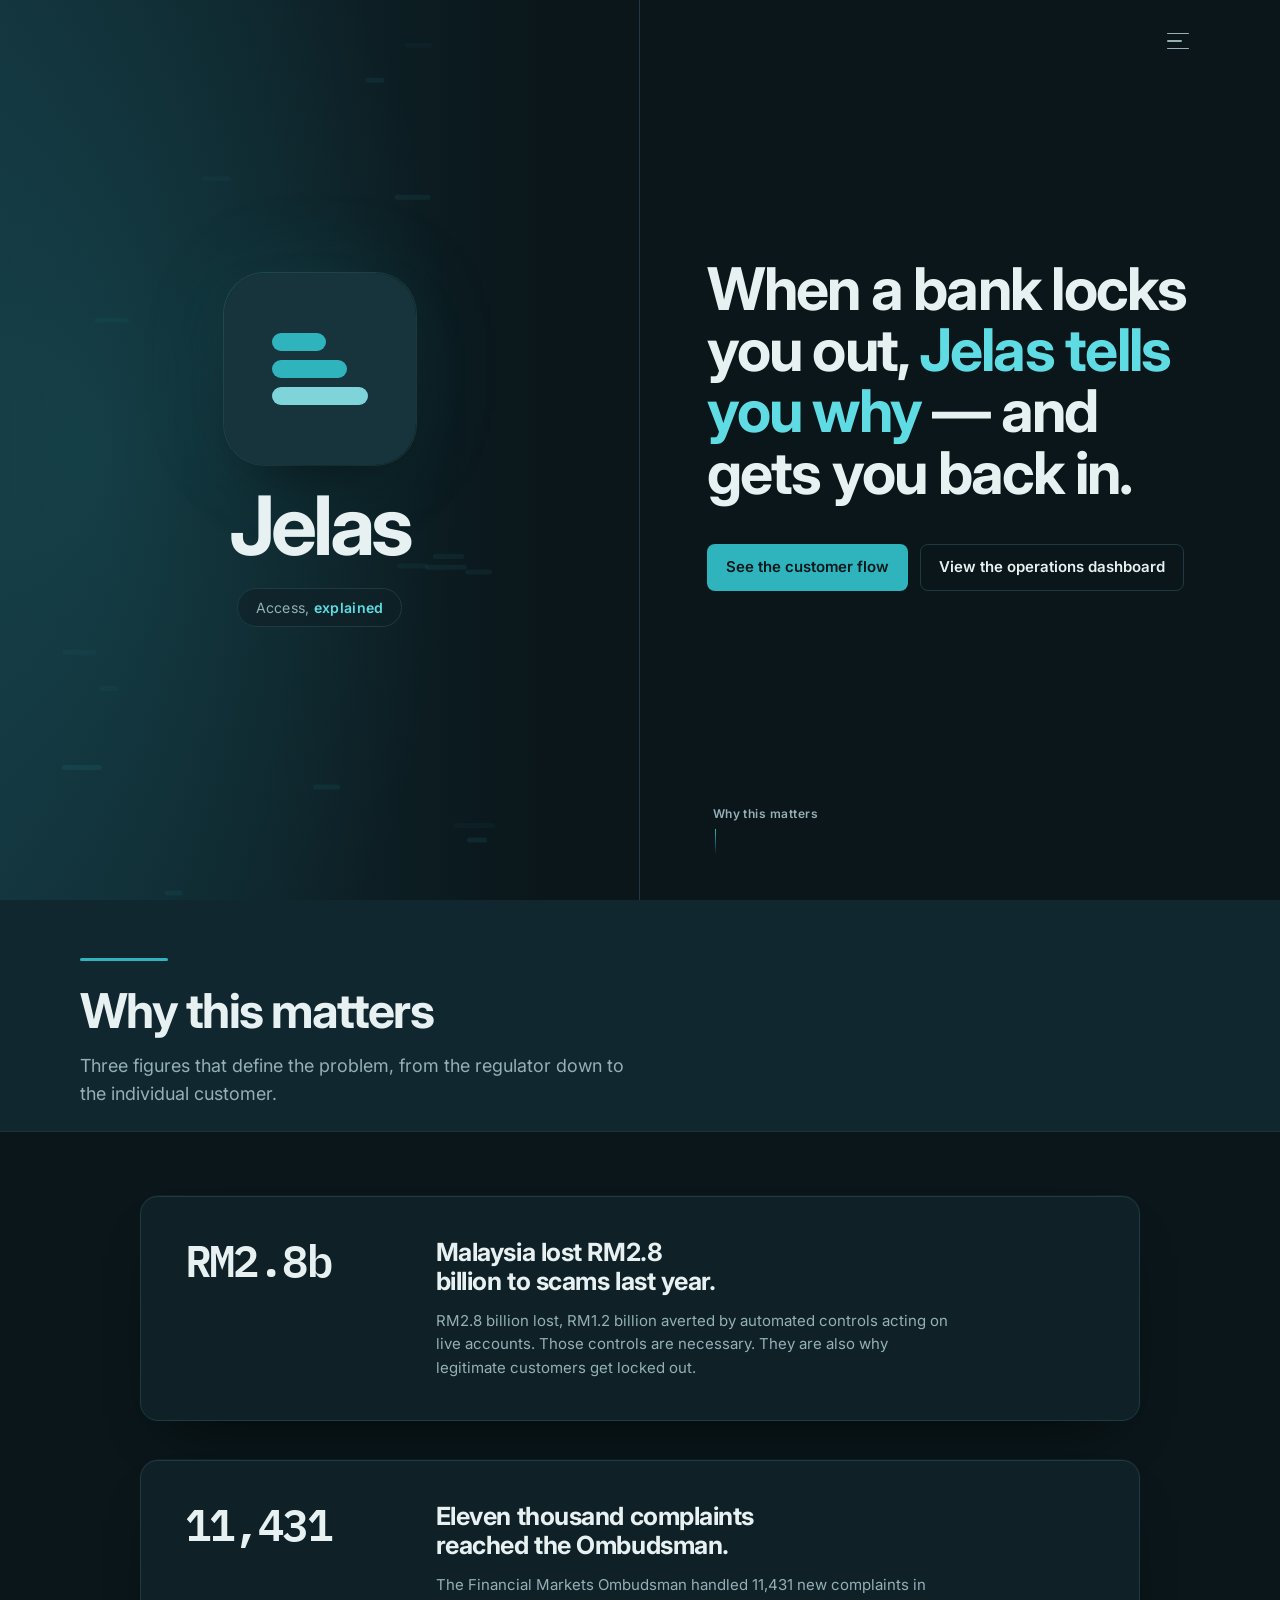
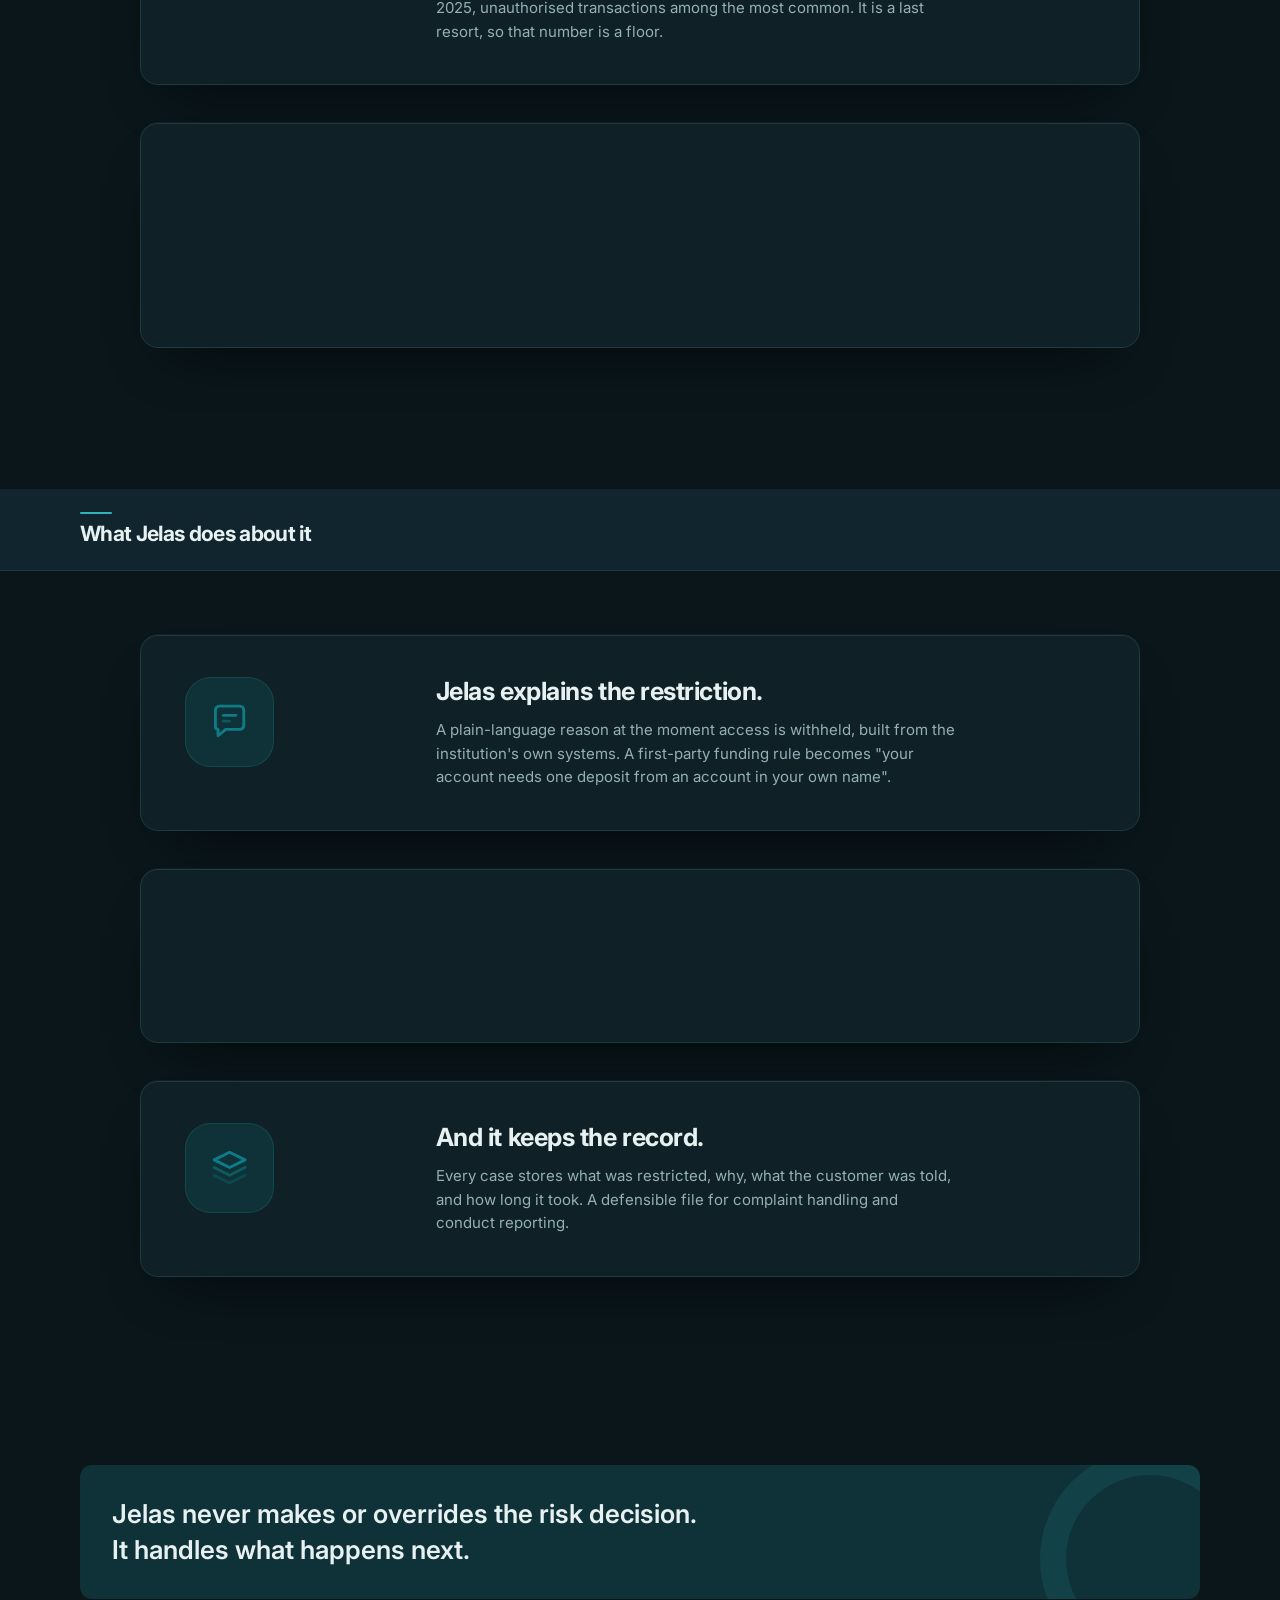
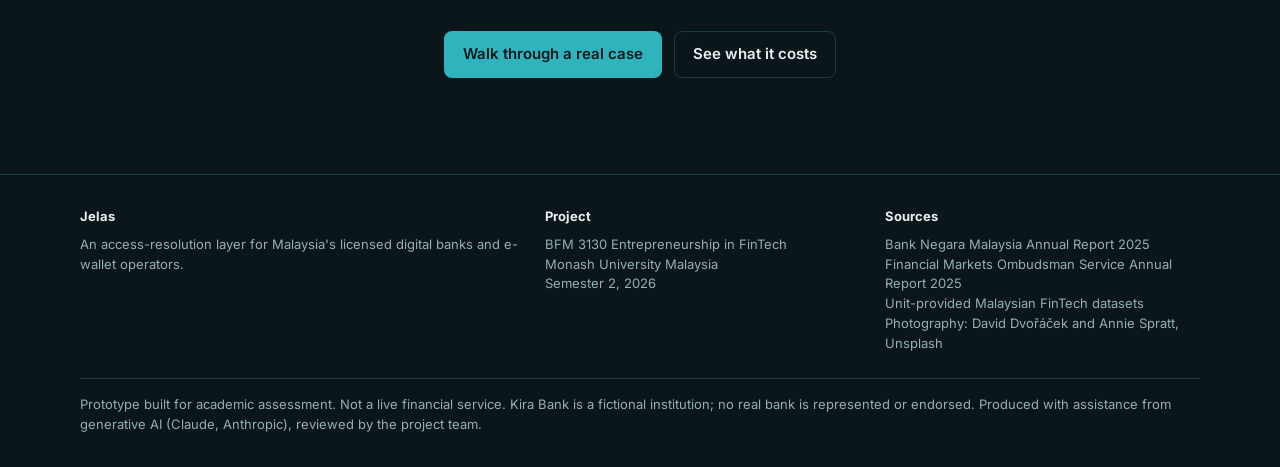
==== commit 66fa4ecc: "Add files via upload" ====
--- a/frontend/index.html
+++ b/frontend/index.html
@@ -58,7 +58,6 @@
     <div class="hero-claim">
       <div class="hero-claim-inner">
         <h1 class="display">When a bank locks you out, <strong>Jelas tells you why</strong> &mdash; and gets you back in.</h1>
-        <p class="lead">The same controls that stopped RM1.2&nbsp;billion of scam losses last year also lock out legitimate customers, with no explanation and no way back. Jelas fixes the second problem without weakening the first.</p>
         <div class="btn-row">
           <a class="btn btn-primary" href="#d1">See the customer flow</a>
           <a class="btn btn-ghost" href="#b1">View the operations dashboard</a>
--- a/frontend/assets/styles.css
+++ b/frontend/assets/styles.css
@@ -705,7 +705,7 @@
 .chapter-sentinel{position:absolute;top:0;height:1px;width:100%;pointer-events:none}
 
 .chapter-head{
-  position:sticky;top:68px;z-index:5;
+  position:sticky;top:var(--stick-top,68px);z-index:5;
   background:var(--surface);
   padding:clamp(56px,7vw,96px) 0 clamp(20px,2.4vw,32px);
   border-bottom:1px solid transparent;
@@ -722,8 +722,7 @@
 .chapter-head.pinned{
   padding:16px 0 15px;
   border-bottom-color:var(--border);
-  background:rgba(10,22,26,.92);
-  backdrop-filter:saturate(140%) blur(10px);
+  background:#0C1B20;
 }
 .chapter-head.pinned .divider-rule{width:40px;margin-bottom:10px}
 .chapter-head.pinned .divider-head{font-size:clamp(20px,2.2vw,26px)}
@@ -1012,8 +1011,8 @@
    ================================================================== */
 .hero.hero-split{
   display:grid;
-  grid-template-columns:0.84fr 1.16fr;
-  min-height:calc(100svh - 68px);
+  grid-template-columns:1fr 1fr;
+  min-height:100svh;
   align-items:stretch;
   padding:0;
   position:relative;
@@ -1025,8 +1024,8 @@
   display:grid;place-items:center;
   padding:clamp(40px,5vw,72px) clamp(24px,3vw,48px);
   background:
-    radial-gradient(120% 90% at 50% 18%, rgba(47,180,189,.13), transparent 62%),
-    linear-gradient(170deg,#102830,#0A161A 72%);
+    radial-gradient(90% 120% at 14% 50%, rgba(47,180,189,.14), transparent 64%),
+    linear-gradient(90deg,#123039,#0A161A 86%);
   border-right:1px solid var(--border);
 }
 .hero-brand-inner{
@@ -1061,15 +1060,16 @@
 .hero-claim{
   position:relative;
   display:flex;align-items:center;
-  padding:clamp(48px,6vw,88px) clamp(28px,4.4vw,80px) clamp(96px,10vw,140px);
-}
-.hero-claim-inner{max-width:46ch}
-.hero-claim .display{font-size:clamp(30px,3.5vw,46px);text-wrap:balance}
+  padding:clamp(48px,6vw,88px) clamp(28px,3.2vw,52px) clamp(96px,10vw,140px) clamp(32px,5.2vw,96px);
+}
+.hero-claim-inner{max-width:none}
+.hero-claim .display{font-size:clamp(36px,4.6vw,62px);line-height:1.04;text-wrap:balance}
 .hero-claim .display strong{color:var(--teal-700);font-weight:700}
-.hero-claim .lead{margin-top:var(--space-6);max-width:46ch}
+/* the hero carries no paragraph now, so the buttons answer the headline directly */
+.hero-claim .btn-row{margin-top:clamp(28px,3.2vw,44px)}
 
 /* the cue belongs under the claim, not centred across both panels */
-.hero-claim .head-cue{left:clamp(28px,4.4vw,80px);right:auto;transform:none;align-items:flex-start}
+.hero-claim .head-cue{left:clamp(32px,5.2vw,96px);right:auto;transform:none;align-items:flex-start}
 .hero-claim .head-cue i{margin-left:2px}
 
 @media (max-width:900px){
@@ -1079,6 +1079,7 @@
     padding:clamp(48px,9vw,72px) var(--space-6);
   }
   .hero-claim{padding:clamp(40px,8vw,64px) var(--space-6) clamp(64px,10vw,88px)}
+  .hero-claim .head-cue{left:var(--space-6)}
   .hero-claim-inner{max-width:none}
 }
 
@@ -1090,19 +1091,24 @@
 .nav-toggle{
   display:none;
   margin-left:auto;
-  width:42px;height:38px;
+  width:44px;height:44px;
   align-items:center;justify-content:center;
-  flex-direction:column;gap:5px;
-  background:rgba(15,33,39,.6);
-  border:1px solid var(--border);border-radius:10px;
+  flex-direction:column;gap:6px;
+  background:none;border:0;border-radius:8px;
   cursor:pointer;padding:0;
-  transition:border-color .2s ease,background-color .2s ease;
-}
-.nav-toggle:hover{border-color:var(--teal-600);background:rgba(15,50,56,.8)}
+  -webkit-tap-highlight-color:transparent;
+}
 .nav-toggle span{
-  display:block;width:17px;height:1.5px;border-radius:2px;background:var(--ink);
-  transition:transform .26s cubic-bezier(.2,.8,.2,1),opacity .18s ease;
-}
+  display:block;width:22px;height:1.5px;border-radius:2px;background:var(--ink-muted);
+  transition:transform .26s cubic-bezier(.2,.8,.2,1),opacity .18s ease,
+             background-color .2s ease,width .2s ease;
+}
+.nav-toggle:hover span{background:var(--ink)}
+.nav-toggle:focus-visible{outline:2px solid var(--teal-600);outline-offset:3px}
+/* the middle bar is shorter, so the glyph has a shape of its own rather
+   than reading as three identical rules */
+.nav-toggle span:nth-child(2){width:15px;margin-right:7px}
+.nav-toggle:hover span:nth-child(2){width:22px;margin-right:0}
 
 /* only the home screen folds the nav away */
 body.at-home .nav-toggle{display:flex}
@@ -1112,7 +1118,8 @@
   flex-direction:column;align-items:flex-end;gap:0;
   min-width:210px;
   padding:var(--space-2) 0;
-  background:rgba(10,22,26,.97);
+  background:#0C1B20;
+  backdrop-filter:saturate(140%) blur(10px);
   border:1px solid var(--border);border-radius:0 0 14px 14px;
   box-shadow:0 26px 50px -28px rgba(0,0,0,.9);
   opacity:0;visibility:hidden;transform:translateY(-6px);
@@ -1125,9 +1132,10 @@
 }
 body.at-home .site-nav a:hover{color:var(--ink);background:rgba(15,50,56,.7)}
 body.at-home.nav-open .site-nav{opacity:1;visibility:visible;transform:none}
-body.at-home.nav-open .nav-toggle span:nth-child(1){transform:translateY(6.5px) rotate(45deg)}
-body.at-home.nav-open .nav-toggle span:nth-child(2){opacity:0}
-body.at-home.nav-open .nav-toggle span:nth-child(3){transform:translateY(-6.5px) rotate(-45deg)}
+body.at-home.nav-open .nav-toggle span{background:var(--ink)}
+body.at-home.nav-open .nav-toggle span:nth-child(1){transform:translateY(7.5px) rotate(45deg)}
+body.at-home.nav-open .nav-toggle span:nth-child(2){opacity:0;width:22px;margin-right:0}
+body.at-home.nav-open .nav-toggle span:nth-child(3){transform:translateY(-7.5px) rotate(-45deg)}
 
 /* the panel hangs off the header, so the header has to be a frame for it */
 .site-head .wrap{position:relative}
@@ -1135,3 +1143,48 @@
 @media (prefers-reduced-motion:reduce){
   .nav-toggle span,body.at-home .site-nav{transition:none}
 }
+
+/* ------------------------------------------------------------------
+   The homepage drops the header bar entirely. The menu button floats
+   over the hero on its own, so the split runs the full height of the
+   screen with nothing sitting above it.
+   ------------------------------------------------------------------ */
+body.at-home .site-head{
+  position:fixed;top:0;left:0;right:0;
+  background:none;border-bottom:0;box-shadow:none;backdrop-filter:none;
+  pointer-events:none;
+}
+body.at-home .site-head .wrap{min-height:66px}
+body.at-home .brand{display:none}
+body.at-home .nav-toggle,
+body.at-home .site-nav{pointer-events:auto}
+body.at-home .site-nav{top:calc(100% - 4px);border-top:1px solid var(--border);border-radius:14px}
+
+/* ------------------------------------------------------------------
+   How far down a sticky heading parks. Normally it clears the header
+   bar; the homepage has no bar, so it parks flush at the top and
+   nothing can scroll into view above it.
+   ------------------------------------------------------------------ */
+:root{--stick-top:68px}
+body.at-home{--stick-top:0px}
+
+/* ==================================================================
+   PINNED CHAPTER BAR — HEIGHT AND ALIGNMENT
+   The bar is given a height of its own and centres its contents, so
+   the rule-plus-heading block sits on the bar's own middle line
+   rather than wherever its padding happened to leave it. The menu
+   glyph is centred on exactly the same line.
+   ================================================================== */
+.chapter-head{display:flex;align-items:center}
+.chapter-head > .wrap{width:min(1120px,calc(100% - var(--space-8)));margin-inline:auto}
+.chapter-head{transition:padding .3s ease,min-height .3s ease,
+                         border-color .3s ease,background-color .3s ease}
+.chapter-head.pinned{min-height:82px;padding:0}
+
+/* the floating menu glyph shares the bar's centre line */
+body.at-home .site-head .wrap{min-height:82px}
+
+@media (max-width:760px){
+  .chapter-head.pinned{min-height:68px}
+  body.at-home .site-head .wrap{min-height:68px}
+}
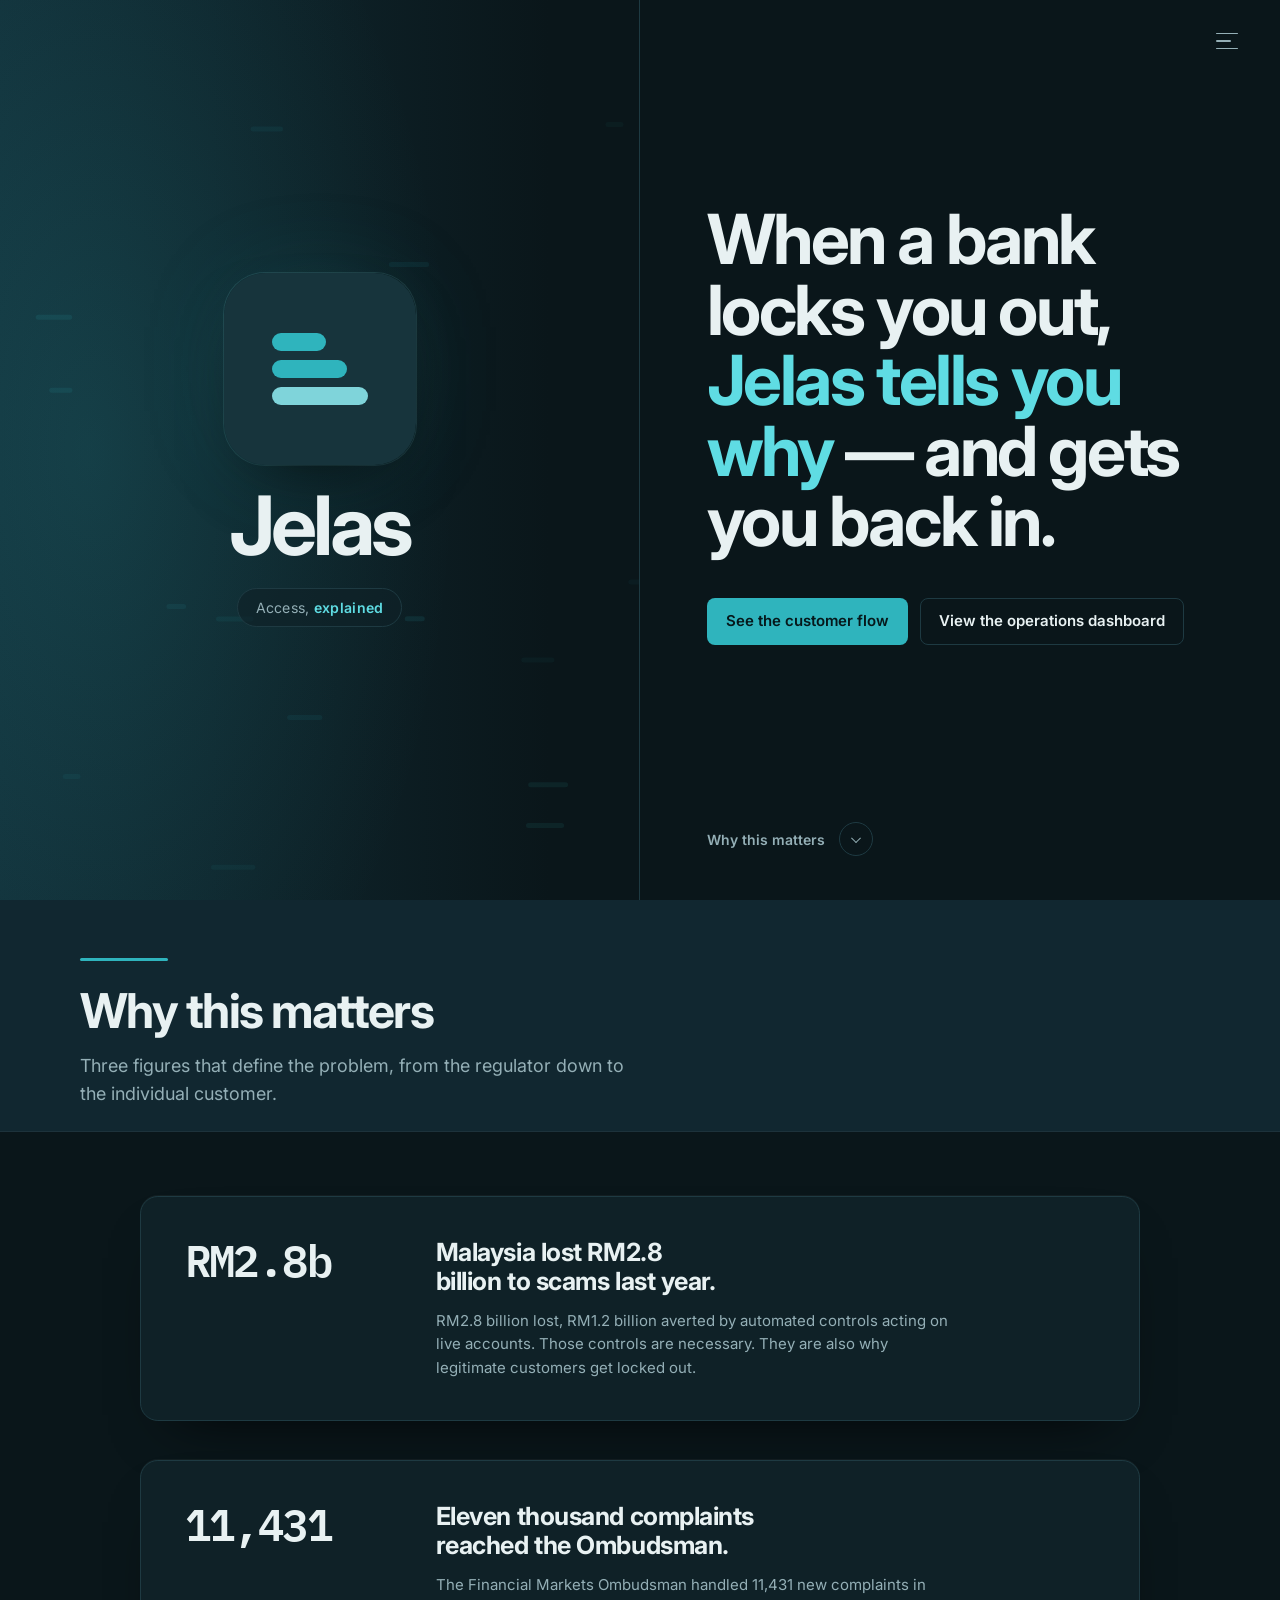
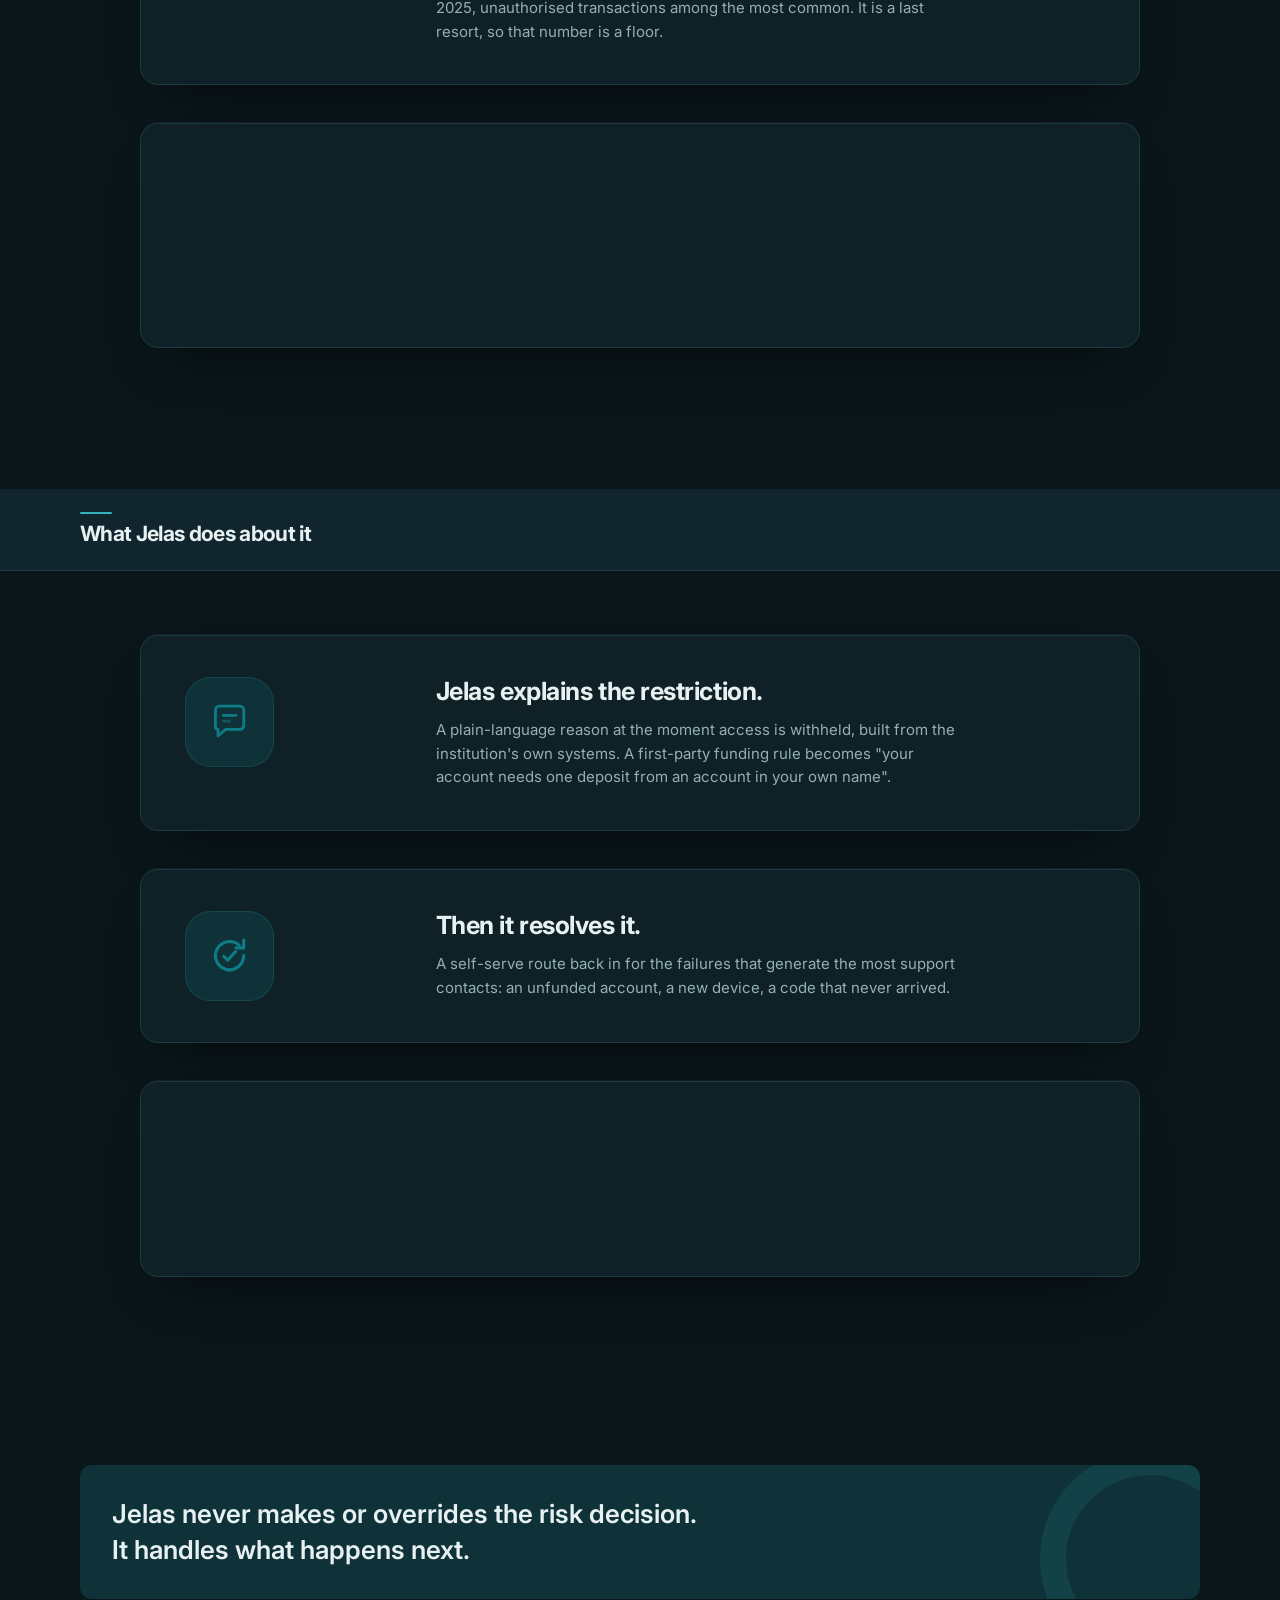
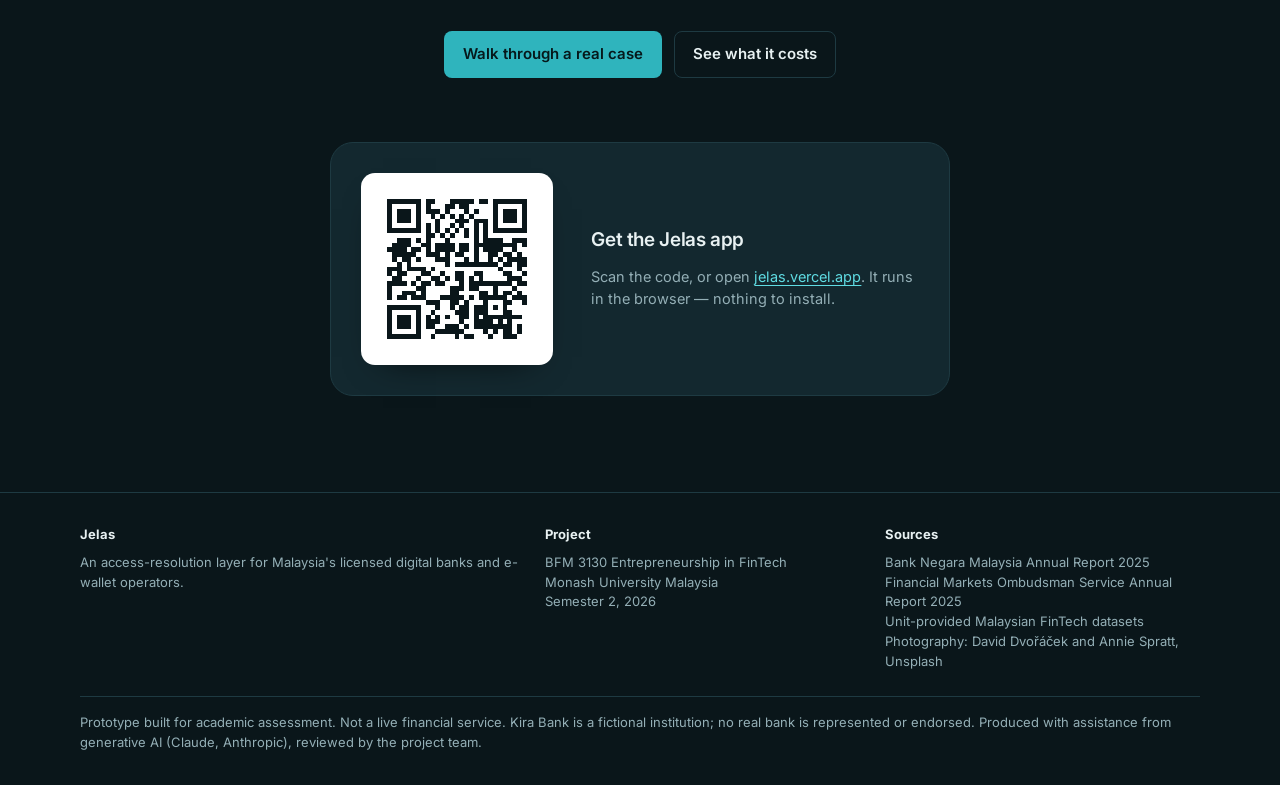
==== commit f12845fa: "Add files via upload" ====
--- a/frontend/index.html
+++ b/frontend/index.html
@@ -158,6 +158,16 @@
         <a class="btn btn-primary" href="#d1">Walk through a real case</a>
         <a class="btn btn-ghost" href="#banks">See what it costs</a>
       </div>
+
+      <div class="getapp reveal">
+        <a class="qr" href="https://jelas.vercel.app" target="_blank" rel="noopener">
+          <img src="assets/jelas-qr.svg" alt="QR code linking to the Jelas app at jelas.vercel.app" width="200" height="200">
+        </a>
+        <div class="getapp-copy">
+          <h3>Get the Jelas app</h3>
+          <p>Scan the code, or open <a href="https://jelas.vercel.app" target="_blank" rel="noopener">jelas.vercel.app</a>. It runs in the browser &mdash; nothing to install.</p>
+        </div>
+      </div>
     </div>
   </section>
 </div>
@@ -536,15 +546,78 @@
       <p class="muted measure" style="margin-top:var(--space-3)"><em>Jelas</em> is the Malay word for clear, or explained. The product is named after the thing it does.</p>
 
       <h2 style="margin-top:var(--space-12)">Team</h2>
-      <div class="cols cols-4" style="margin-top:var(--space-6)">
-        <div class="card"><h3><span class="ph">[Name]</span></h3><p><span class="ph">[Degree]</span><br><span class="ph">[What they led]</span></p></div>
-        <div class="card"><h3><span class="ph">[Name]</span></h3><p><span class="ph">[Degree]</span><br><span class="ph">[What they led]</span></p></div>
-        <div class="card"><h3><span class="ph">[Name]</span></h3><p><span class="ph">[Degree]</span><br><span class="ph">[What they led]</span></p></div>
-        <div class="card"><h3><span class="ph">[Name]</span></h3><p><span class="ph">[Degree]</span><br><span class="ph">[What they led]</span></p></div>
+      <p class="muted measure" style="margin-top:var(--space-3)">Six students across business, communication and technology, at Monash University Malaysia.</p>
+      <div class="team reveal-group" style="margin-top:var(--space-8)">
+        <figure class="person">
+          <picture>
+            <source srcset="assets/joseph-tan.webp" type="image/webp">
+            <img src="assets/joseph-tan.jpg" alt="Joseph Tan" width="520" height="520" loading="lazy" decoding="async">
+          </picture>
+          <figcaption>
+            <strong>Joseph Tan</strong>
+            <span class="role">Chief Executive Officer</span>
+            <span class="did">Product direction, enterprise sales and client delivery.</span>
+          </figcaption>
+        </figure>
+        <figure class="person">
+          <picture>
+            <source srcset="assets/ambrose-law.webp" type="image/webp">
+            <img src="assets/ambrose-law.jpg" alt="Ambrose Law" width="520" height="520" loading="lazy" decoding="async">
+          </picture>
+          <figcaption>
+            <strong>Ambrose Law</strong>
+            <span class="role">Chief Marketing Officer</span>
+            <span class="did">Positioning, research and outreach to named accounts.</span>
+          </figcaption>
+        </figure>
+        <figure class="person">
+          <picture>
+            <source srcset="assets/lai-zi-yang.webp" type="image/webp">
+            <img src="assets/lai-zi-yang.jpg" alt="Lai Zi Yang" width="520" height="520" loading="lazy" decoding="async">
+          </picture>
+          <figcaption>
+            <strong>Lai Zi Yang</strong>
+            <span class="role">Chief Financial Officer</span>
+            <span class="did">Pricing, cost structure, valuation and funding.</span>
+          </figcaption>
+        </figure>
+        <figure class="person">
+          <picture>
+            <source srcset="assets/soo-xing-qian.webp" type="image/webp">
+            <img src="assets/soo-xing-qian.jpg" alt="Soo Xing Qian" width="520" height="520" loading="lazy" decoding="async">
+          </picture>
+          <figcaption>
+            <strong>Soo Xing Qian</strong>
+            <span class="role">Chief Technology Officer</span>
+            <span class="did">Integration APIs and the case management engine.</span>
+          </figcaption>
+        </figure>
+        <figure class="person">
+          <picture>
+            <source srcset="assets/damien-lim.webp" type="image/webp">
+            <img src="assets/damien-lim.jpg" alt="Damien Lim" width="520" height="520" loading="lazy" decoding="async">
+          </picture>
+          <figcaption>
+            <strong>Damien Lim</strong>
+            <span class="role">Chief Technology Officer</span>
+            <span class="did">Reason-code library and false-positive triage.</span>
+          </figcaption>
+        </figure>
+        <figure class="person">
+          <picture>
+            <source srcset="assets/ting-yi-xiang.webp" type="image/webp">
+            <img src="assets/ting-yi-xiang.jpg" alt="Ting Yi Xiang" width="520" height="520" loading="lazy" decoding="async">
+          </picture>
+          <figcaption>
+            <strong>Ting Yi Xiang</strong>
+            <span class="role">Legal Counsel</span>
+            <span class="did">PDPA compliance, contracting and regulatory liaison.</span>
+          </figcaption>
+        </figure>
       </div>
 
       <h2 style="margin-top:var(--space-12)">Acknowledgements</h2>
-      <p class="note measure" style="margin-top:var(--space-3)">Prototype, brand and copy produced with assistance from generative AI (Claude, Anthropic); all content reviewed and verified by the team. Market data from Bank Negara Malaysia, the Financial Markets Ombudsman Service, and unit-provided Malaysian FinTech datasets. Survey data collected by the group. Photography by David Dvo&#345;&#225;&#269;ek and Annie Spratt via Unsplash, used under the Unsplash licence. Contact: hello@jelas.my</p>
+      <p class="note measure" style="margin-top:var(--space-3)">Prototype, brand and copy produced with assistance from generative AI (Claude, Anthropic); all content reviewed and verified by the team. Market data from Bank Negara Malaysia, the Financial Markets Ombudsman Service, and unit-provided Malaysian FinTech datasets. Survey data collected by the group. Team photographs supplied by the members themselves. Other photography by David Dvo&#345;&#225;&#269;ek and Annie Spratt via Unsplash, used under the Unsplash licence. Contact: hello@jelas.my</p>
     </div>
   </section>
 </div>
--- a/frontend/assets/styles.css
+++ b/frontend/assets/styles.css
@@ -1063,7 +1063,7 @@
   padding:clamp(48px,6vw,88px) clamp(28px,3.2vw,52px) clamp(96px,10vw,140px) clamp(32px,5.2vw,96px);
 }
 .hero-claim-inner{max-width:none}
-.hero-claim .display{font-size:clamp(36px,4.6vw,62px);line-height:1.04;text-wrap:balance}
+.hero-claim .display{font-size:clamp(38px,5.4vw,74px);line-height:1.02;letter-spacing:-0.035em;text-wrap:balance}
 .hero-claim .display strong{color:var(--teal-700);font-weight:700}
 /* the hero carries no paragraph now, so the buttons answer the headline directly */
 .hero-claim .btn-row{margin-top:clamp(28px,3.2vw,44px)}
@@ -1183,8 +1183,123 @@
 
 /* the floating menu glyph shares the bar's centre line */
 body.at-home .site-head .wrap{min-height:82px}
+/* the homepage has no bar for the glyph to belong to, so it anchors to
+   the window's own corner rather than to the 1120px content column */
+body.at-home .site-head .wrap{
+  width:100%;max-width:none;margin-inline:0;
+  padding-inline:clamp(18px,2.4vw,40px);
+}
+/* absolute offsets resolve against the padding box, so the panel needs
+   the same inset or it hangs further right than the glyph it drops from */
+body.at-home .site-nav{right:clamp(18px,2.4vw,40px)}
 
 @media (max-width:760px){
   .chapter-head.pinned{min-height:68px}
   body.at-home .site-head .wrap{min-height:68px}
 }
+
+/* ==================================================================
+   SCROLL CUE
+   A label with a hairline under it reads as a stray caption at this
+   size. It becomes a row instead: an outlined chevron that bobs, with
+   the label beside it, so it reads as one control rather than two
+   small marks stacked on top of each other.
+   ================================================================== */
+.head-cue{
+  flex-direction:row;align-items:center;gap:12px;
+  font-size:14px;font-weight:600;letter-spacing:0;
+  color:var(--ink-muted);
+  padding:0;
+  transition:color .2s ease,opacity .3s ease,visibility .3s ease;
+}
+.hero-claim .head-cue{align-items:center}
+
+/* the hairline becomes a chevron in a ring */
+.head-cue i{
+  position:relative;
+  width:34px;height:34px;flex:0 0 auto;
+  background:none;border:1px solid var(--border);border-radius:50%;
+  transition:border-color .2s ease,background-color .2s ease;
+}
+.head-cue i::before{
+  content:"";position:absolute;left:50%;top:50%;
+  width:7px;height:7px;
+  border-right:1.6px solid currentColor;border-bottom:1.6px solid currentColor;
+  transform:translate(-50%,-62%) rotate(45deg);
+}
+.head-cue:hover{color:var(--ink)}
+.head-cue:hover i{border-color:var(--teal-600);background:rgba(15,50,56,.55)}
+.head-cue:focus-visible{outline:none}
+.head-cue:focus-visible i{outline:2px solid var(--teal-600);outline-offset:3px}
+
+@keyframes cueBob{0%,100%{transform:translateY(0)}50%{transform:translateY(4px)}}
+.head-cue i{animation:cueBob 2.4s ease-in-out infinite}
+@media (prefers-reduced-motion:reduce){ .head-cue i{animation:none} }
+
+
+/* ==================================================================
+   TEAM
+   Six portraits taken in six different places and lightings, so the
+   grid does the unifying: one square ratio, one border, one tint.
+   ================================================================== */
+.team{
+  display:grid;
+  grid-template-columns:repeat(3,1fr);
+  gap:clamp(18px,2.2vw,30px);
+}
+.person{margin:0}
+.person picture{
+  display:block;position:relative;
+  border-radius:clamp(14px,1.4vw,20px);overflow:hidden;
+  border:1px solid var(--border);
+  background:var(--surface-subtle);
+  box-shadow:0 18px 40px -28px rgba(0,0,0,.8);
+}
+.person img{
+  display:block;width:100%;height:auto;aspect-ratio:1/1;object-fit:cover;
+  filter:saturate(.88) contrast(1.02) brightness(.94);
+  transition:filter .3s ease,transform .5s cubic-bezier(.2,.8,.2,1);
+}
+.person:hover img{filter:saturate(1) contrast(1.02) brightness(1); transform:scale(1.03)}
+/* a teal wash so six different white balances read as one set */
+.person picture::after{
+  content:"";position:absolute;inset:0;pointer-events:none;
+  background:linear-gradient(170deg,rgba(10,22,26,.20),transparent 42%,rgba(15,50,56,.34));
+  mix-blend-mode:multiply;
+}
+.person figcaption{display:block;margin-top:var(--space-4)}
+.person strong{display:block;font-size:16.5px;letter-spacing:-0.01em;color:var(--ink)}
+.person .role{display:block;margin-top:3px;font-size:13px;font-weight:600;color:var(--teal-600)}
+.person .did{display:block;margin-top:7px;font-size:13.5px;line-height:1.5;color:var(--ink-muted)}
+
+@media (max-width:860px){ .team{grid-template-columns:repeat(2,1fr)} }
+@media (max-width:460px){ .team{grid-template-columns:1fr} }
+
+/* ==================================================================
+   GET THE APP
+   The QR keeps a white ground and a full quiet zone, because a code
+   tinted to match the brand is a code that does not scan.
+   ================================================================== */
+.getapp{
+  display:flex;align-items:center;justify-content:center;
+  gap:clamp(20px,3vw,40px);flex-wrap:wrap;
+  max-width:620px;margin:clamp(40px,5vw,72px) auto 0;
+  padding:clamp(20px,2.4vw,30px);
+  border:1px solid var(--border);border-radius:clamp(16px,1.8vw,24px);
+  background:var(--raised);
+}
+.getapp .qr{
+  display:block;flex:0 0 auto;
+  padding:12px;border-radius:14px;background:#FFFFFF;
+  box-shadow:0 14px 34px -22px rgba(0,0,0,.9);
+  transition:transform .3s cubic-bezier(.2,.8,.2,1);
+}
+.getapp .qr:hover{transform:translateY(-3px)}
+.getapp .qr img{display:block;width:clamp(132px,15vw,168px);height:auto}
+.getapp-copy{flex:1 1 230px;min-width:210px}
+.getapp-copy h3{font-size:19px;letter-spacing:-0.02em;color:var(--ink)}
+.getapp-copy p{margin-top:var(--space-3);font-size:14.5px;line-height:1.55;color:var(--ink-muted)}
+.getapp-copy a{color:var(--teal-700);text-decoration:underline;text-underline-offset:3px}
+.getapp-copy a:hover{color:var(--ink)}
+
+@media (max-width:560px){ .getapp{text-align:center} .getapp-copy{flex-basis:100%} }
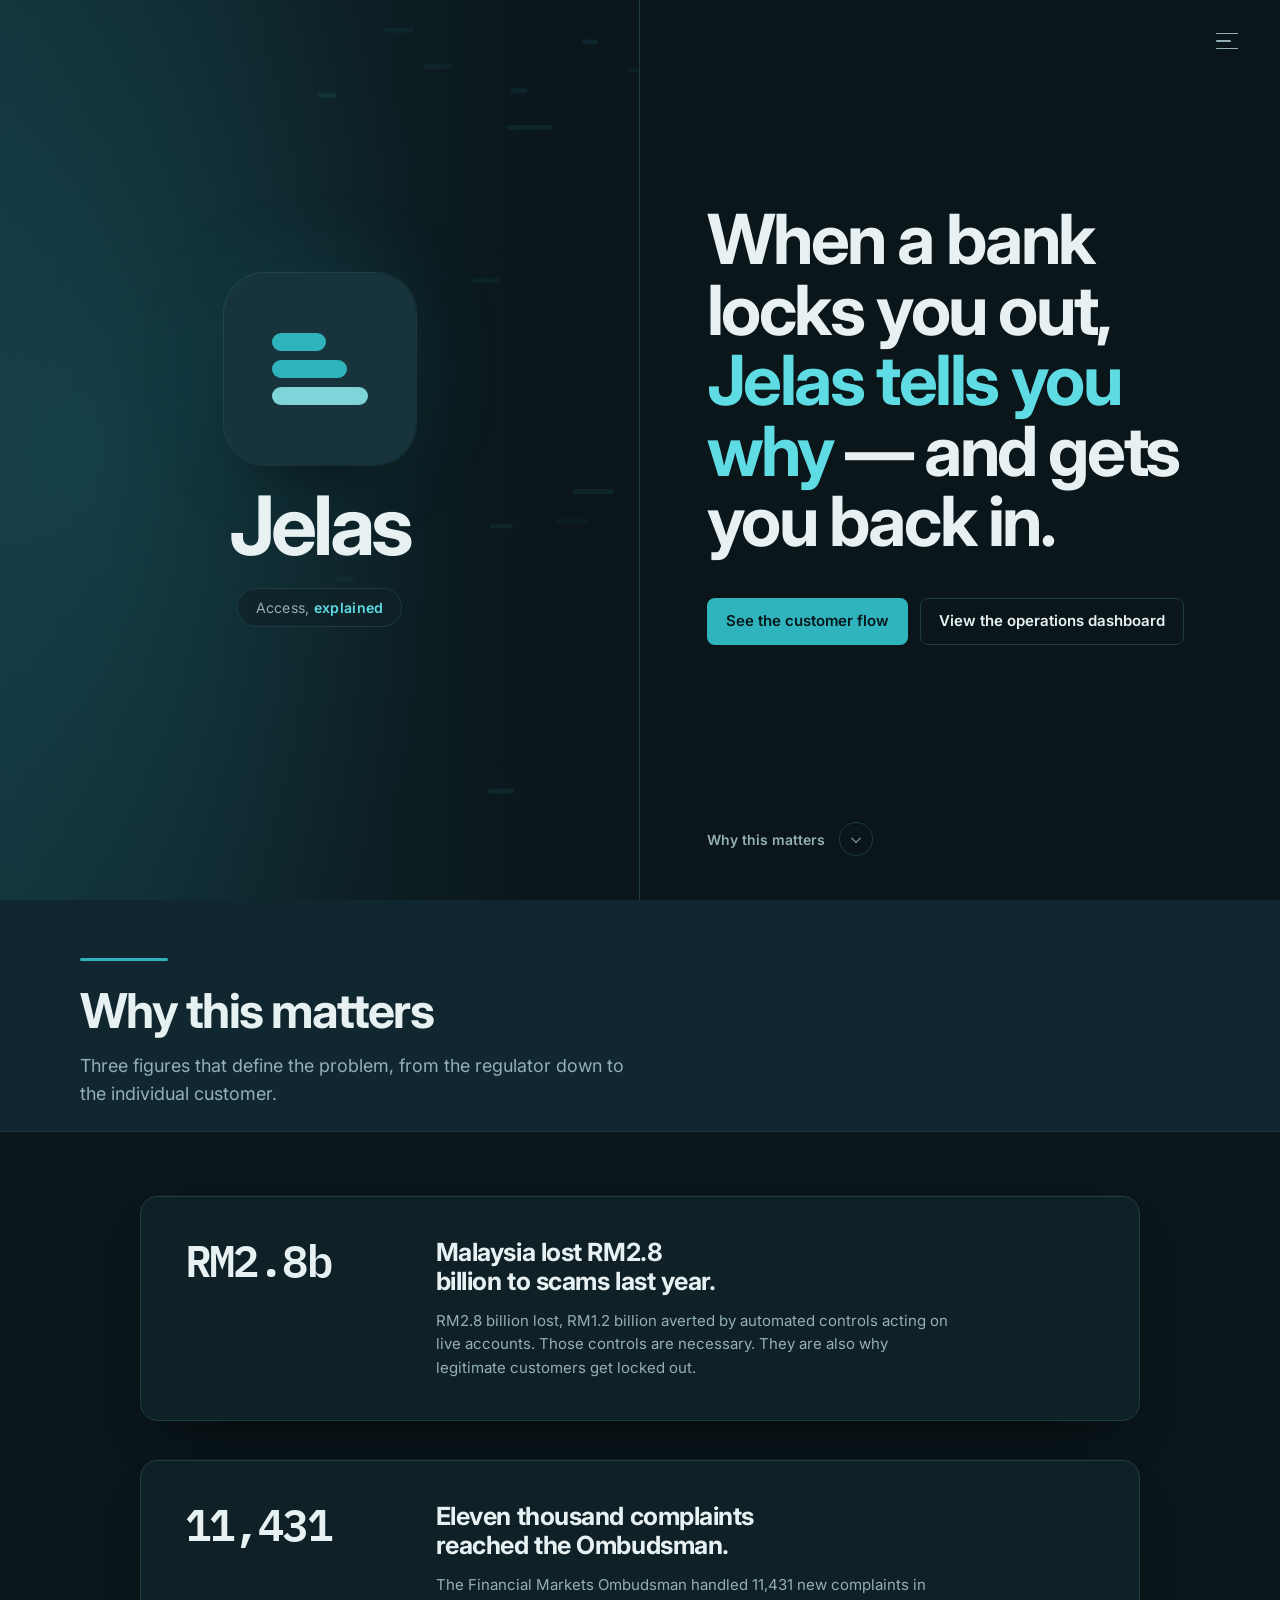
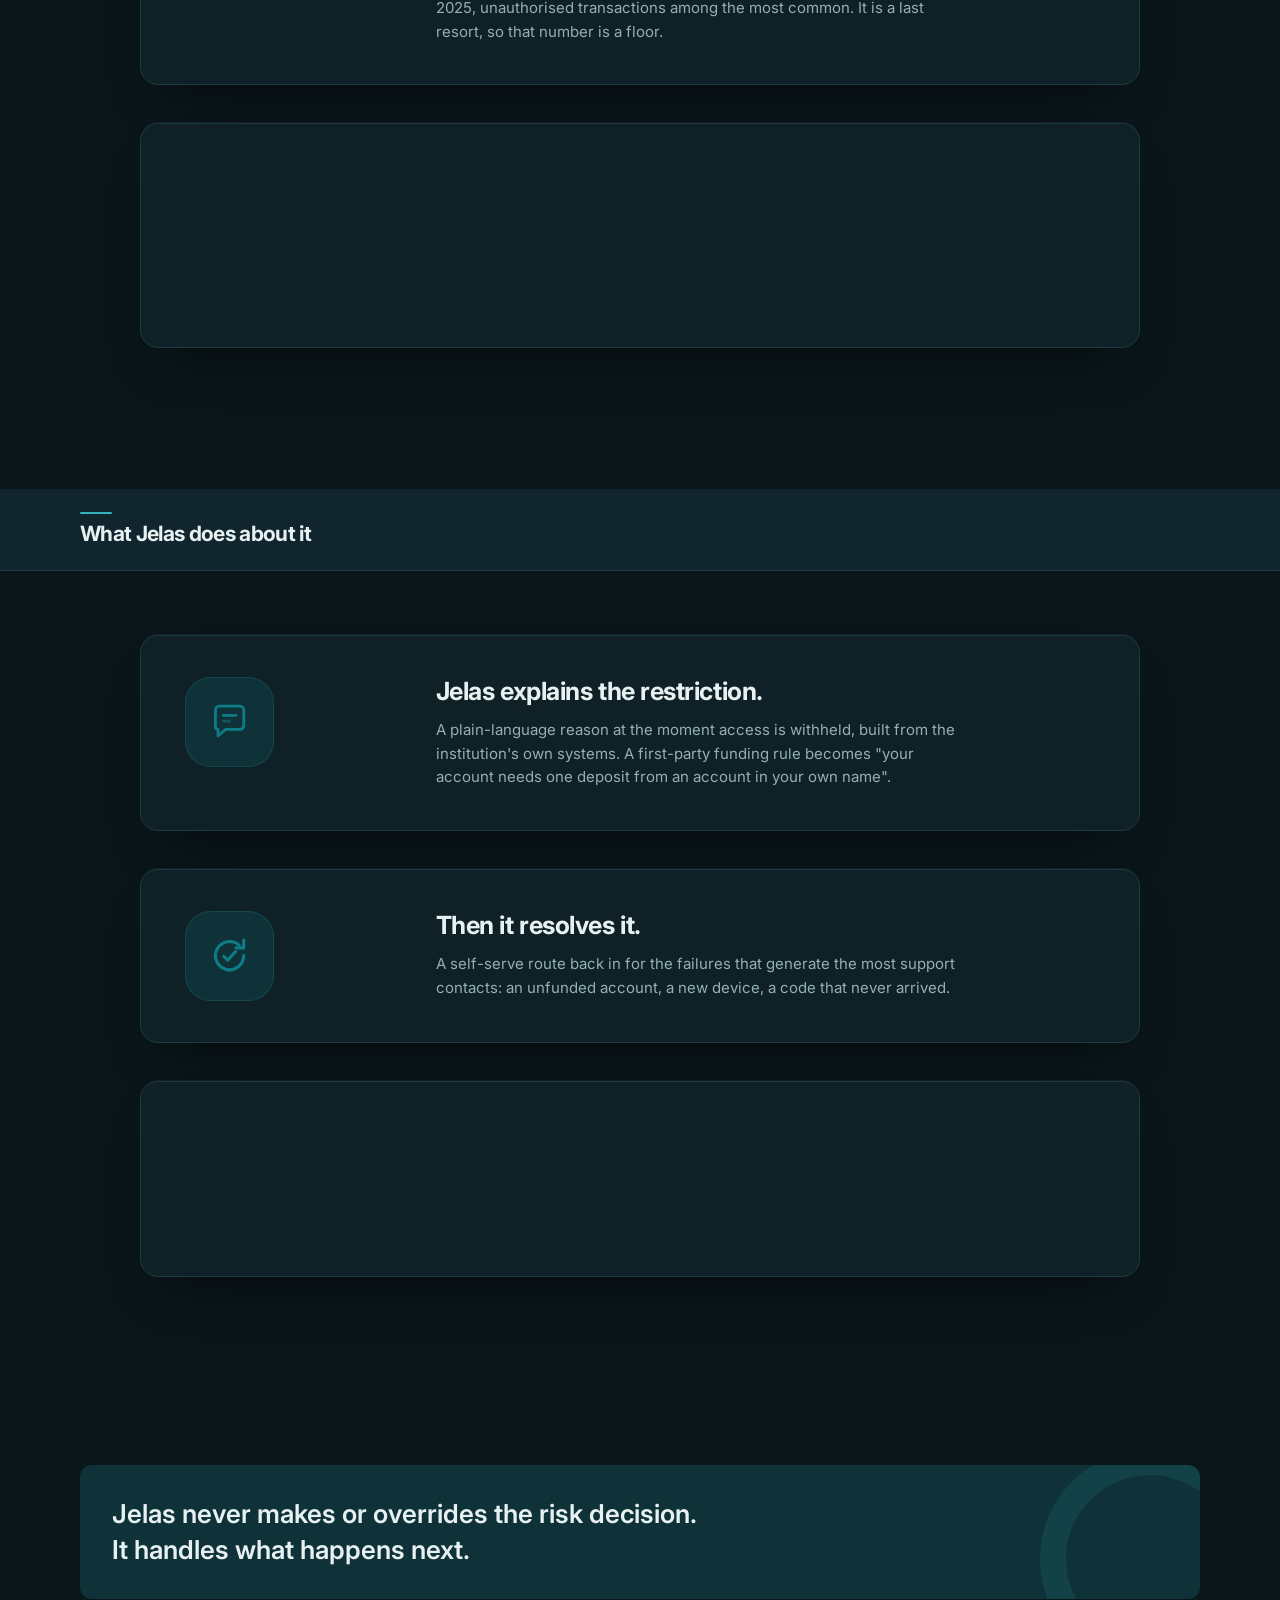
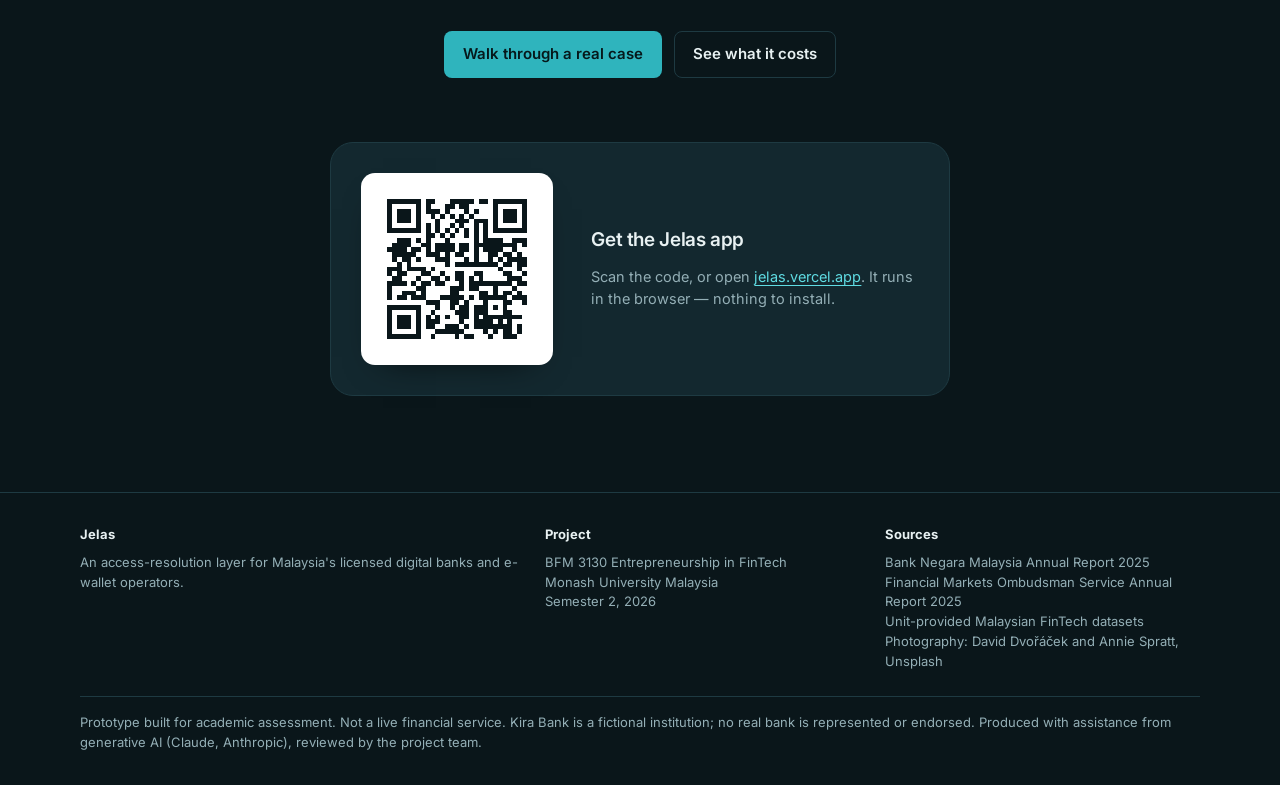
==== commit 451cd704: "Add files via upload" ====
--- a/frontend/index.html
+++ b/frontend/index.html
@@ -538,15 +538,54 @@
 <div class="page" id="page-about" data-title="About">
   <section class="page-head drift-host">
     <canvas class="drift" data-count="20" aria-hidden="true"></canvas>
-    <div class="wrap">
-      <h1 class="display">Built at Monash University Malaysia.</h1>
-      <p class="lead measure" style="margin-top:var(--space-4)">Jelas began as an individual project in BFM 3130, built by coding 71 public reviews of Malaysian fintech applications and finding that 26 of them described the same failure: a customer denied access to their own money, with no explanation and no way to resolve it. The group selected the concept, surveyed <span class="ph">[N]</span> Malaysians to test how common that experience is, and built the prototype you have just used.</p>
-
-      <h2 style="margin-top:var(--space-12)">The name</h2>
-      <p class="muted measure" style="margin-top:var(--space-3)"><em>Jelas</em> is the Malay word for clear, or explained. The product is named after the thing it does.</p>
-
-      <h2 style="margin-top:var(--space-12)">Team</h2>
-      <p class="muted measure" style="margin-top:var(--space-3)">Six students across business, communication and technology, at Monash University Malaysia.</p>
+    <div class="wrap head-split">
+      <div class="head-copy">
+        <h1 class="display">Built at Monash University Malaysia.</h1>
+        <p class="lead">Jelas began as an individual project in BFM 3130: 71 public reviews of Malaysian fintech apps, coded one by one. Twenty-six described the same failure &mdash; a customer locked out of their own money, with no explanation and no way back. The group took the idea on, surveyed <span class="ph">[N]</span> Malaysians to find out how common it really is, and built the prototype you have just used.</p>
+      </div>
+      <figure class="head-art head-wave">
+        <img src="assets/art-about.webp" alt="" width="1200" height="675" loading="lazy" decoding="async">
+      </figure>
+    </div>
+    <button class="head-cue" type="button" data-scroll><span>Where the name came from</span><i></i></button>
+  </section>
+
+  <section class="divider reveal">
+    <div class="wrap">
+      <div class="divider-rule"></div>
+      <h2 class="divider-head">The name</h2>
+      <p class="divider-sub">One Malay word, carrying the entire design brief.</p>
+    </div>
+  </section>
+
+  <section class="band">
+    <div class="wrap">
+      <div class="claim reveal"><p><span>Jelas means clear.</span><span>That is the whole job, in one word.</span></p></div>
+    </div>
+  </section>
+
+  <section class="band pt subtle">
+    <div class="wrap reveal">
+      <div class="namecopy">
+        <h2>Why we took it</h2>
+        <p class="lead">It is the word you reach for when something finally makes sense &mdash; when an explanation lands and the confusion lifts. Nobody has ever said <em>jelas</em> about a reason code.</p>
+        <p>Because that is how banks speak. Risk scores, velocity flags, verification states. And when one of them fires, the person on the other end gets four words: <strong>transfer is unavailable</strong>. No cause, no timeline, no way forward.</p>
+        <p>So we named the company after the thing we owe that person. Every screen has to pass one test: could someone read this while angry, confused and standing at a counter &mdash; and know exactly what happened and what to do next?</p>
+        <p class="pt-note">If the answer is no, it is not finished.</p>
+      </div>
+    </div>
+  </section>
+
+  <section class="divider reveal">
+    <div class="wrap">
+      <div class="divider-rule"></div>
+      <h2 class="divider-head">The team</h2>
+      <p class="divider-sub">Who built it, and what each of them owns.</p>
+    </div>
+  </section>
+
+  <section class="band">
+    <div class="wrap">
       <div class="team reveal-group" style="margin-top:var(--space-8)">
         <figure class="person">
           <picture>
@@ -615,450 +654,18 @@
           </figcaption>
         </figure>
       </div>
-
-      <h2 style="margin-top:var(--space-12)">Acknowledgements</h2>
-      <p class="note measure" style="margin-top:var(--space-3)">Prototype, brand and copy produced with assistance from generative AI (Claude, Anthropic); all content reviewed and verified by the team. Market data from Bank Negara Malaysia, the Financial Markets Ombudsman Service, and unit-provided Malaysian FinTech datasets. Survey data collected by the group. Team photographs supplied by the members themselves. Other photography by David Dvo&#345;&#225;&#269;ek and Annie Spratt via Unsplash, used under the Unsplash licence. Contact: hello@jelas.my</p>
+    </div>
+  </section>
+
+  <section class="band pt subtle">
+    <div class="wrap pt-grid wide reveal">
+      <div class="pt-right">
+        <h2>Acknowledgements</h2>
+        <p class="note">Prototype, brand and copy produced with assistance from generative AI (Claude, Anthropic); all content reviewed and verified by the team. Market data from Bank Negara Malaysia, the Financial Markets Ombudsman Service, and unit-provided Malaysian FinTech datasets. Survey data collected by the group. Team photographs supplied by the members themselves. Other photography by David Dvo&#345;&#225;&#269;ek and Annie Spratt via Unsplash, used under the Unsplash licence. Contact: hello@jelas.my</p>
+      </div>
     </div>
   </section>
 </div>
-
-<!-- ============ 7–11. CUSTOMER FLOW ============ -->
-
-<div class="page" id="page-d1" data-title="Transfer unavailable">
-  <div class="wrap backbar"><a href="#home">&larr; Back to site</a></div>
-  <section class="band tight subtle" style="margin:0"><div class="wrap demo-grid">
-    <div class="phone kira">
-      <div class="status-bar" aria-hidden="true">
-        <span class="t">9:14</span>
-        <span class="icons">
-          <svg viewBox="0 0 18 12" width="17" height="11"><rect x="0" y="8" width="3" height="4" rx="1"/><rect x="5" y="5.5" width="3" height="6.5" rx="1"/><rect x="10" y="3" width="3" height="9" rx="1"/><rect x="15" y="0" width="3" height="12" rx="1"/></svg>
-          <svg viewBox="0 0 16 12" width="15" height="11"><path d="M8 11.2 5.6 8.6a3.4 3.4 0 0 1 4.8 0L8 11.2Zm0-5.1a6.6 6.6 0 0 0-4.7 2L1.6 6.3a9 9 0 0 1 12.8 0l-1.7 1.8A6.6 6.6 0 0 0 8 6.1Z"/></svg>
-          <svg viewBox="0 0 26 12" width="24" height="11"><rect x="0.6" y="0.6" width="21" height="10.8" rx="3" fill="none" stroke="currentColor" stroke-width="1.2"/><rect x="2.4" y="2.4" width="15" height="7.2" rx="1.6"/><path d="M23.4 4.2v3.6a2.2 2.2 0 0 0 0-3.6Z"/></svg>
-        </span>
-      </div>
-      <div class="phone-top">
-        <span class="k-brand"><span class="k-dot"></span>Kira</span>
-        <span class="inst">Personal</span>
-      </div>
-      <div class="k-bal">
-        <div class="lab">Available balance</div>
-        <div class="amt">RM 1,250.00</div>
-      </div>
-      <div class="k-row">
-        <div class="k-act on">Transfer</div>
-        <div class="k-act">Pay</div>
-        <div class="k-act">Top up</div>
-      </div>
-      <h2 style="font-size:17px">Transfer to Lim Wei Jian</h2>
-      <p style="font-size:13px">Maybank &middot; 5141 2290 8871</p>
-      <div class="k-err">
-        <b>Transfer is unavailable</b>
-        <span>Please try again later.</span>
-      </div>
-      <a class="btn btn-k btn-stack" href="#d2">
-        <span class="l1">Fix now</span>
-        <span class="l2">by Jelas</span>
-      </a>
-      <span class="btn btn-k-ghost">Try again</span>
-    </div>
-    <div class="reveal in">
-      <h2>Step 1 &mdash; What the bank shows today</h2>
-      <p class="muted measure" style="margin-top:var(--space-4)">This is a real failure mode, reproduced. A newly opened digital bank account cannot send money out until it has received a deposit from an account in the same person's name. The control is correct: first-party funding verification is how banks keep accounts from being opened and sold on as money-mule accounts.</p>
-      <p class="muted measure" style="margin-top:var(--space-3)">The customer is told none of that. They see four words and a suggestion to try again later. There is nothing to act on, so they call support &mdash; or they stop using the account.</p>
-      <div class="claim" style="margin-top:var(--space-6);padding:var(--space-6)"><p style="font-size:19px"><span>The fix takes one RM10 transfer.</span><span>Almost nobody discovers it on their own.</span></p></div>
-      <p class="note" style="margin-top:var(--space-4)">Kira Bank is a fictional institution created for this prototype. The scenario is drawn from a team member's operational experience at a Malaysian digital bank.</p>
-    </div>
-  </div></section>
-</div>
-
-<div class="page" id="page-d2" data-title="Why">
-  <div class="wrap backbar"><a href="#home">&larr; Back to site</a></div>
-  <section class="band tight subtle" style="margin:0"><div class="wrap demo-grid">
-    <div class="phone">
-      <div class="status-bar" aria-hidden="true">
-        <span class="t">9:14</span>
-        <span class="icons">
-          <svg viewBox="0 0 18 12" width="17" height="11"><rect x="0" y="8" width="3" height="4" rx="1"/><rect x="5" y="5.5" width="3" height="6.5" rx="1"/><rect x="10" y="3" width="3" height="9" rx="1"/><rect x="15" y="0" width="3" height="12" rx="1"/></svg>
-          <svg viewBox="0 0 16 12" width="15" height="11"><path d="M8 11.2 5.6 8.6a3.4 3.4 0 0 1 4.8 0L8 11.2Zm0-5.1a6.6 6.6 0 0 0-4.7 2L1.6 6.3a9 9 0 0 1 12.8 0l-1.7 1.8A6.6 6.6 0 0 0 8 6.1Z"/></svg>
-          <svg viewBox="0 0 26 12" width="24" height="11"><rect x="0.6" y="0.6" width="21" height="10.8" rx="3" fill="none" stroke="currentColor" stroke-width="1.2"/><rect x="2.4" y="2.4" width="15" height="7.2" rx="1.6"/><path d="M23.4 4.2v3.6a2.2 2.2 0 0 0 0-3.6Z"/></svg>
-        </span>
-      </div>
-      <div class="phone-top"><svg viewBox="0 0 64 64" width="22" height="22" aria-hidden="true"><rect width="64" height="64" rx="14" fill="#0D2430"/><rect x="16" y="20" width="18" height="6" rx="3" fill="#0E7C86" opacity=".38"/><rect x="16" y="29" width="25" height="6" rx="3" fill="#0E7C86" opacity=".66"/><rect x="16" y="38" width="32" height="6" rx="3" fill="#2FA7B0"/></svg><span class="inst">Kira Bank</span></div>
-      <div class="steps"><i class="on"></i><i></i><i></i></div>
-      <span class="chip chip-restricted">Transfers unavailable</span>
-      <h2>Your account needs one deposit from your own account first</h2>
-      <p>Before a new account can send money out, we have to confirm it belongs to you. The way we do that is to receive one transfer from another bank account in your own name.</p>
-      <p style="color:var(--ink);font-weight:600">Nothing is wrong with your account, and your balance is untouched.</p>
-      <p class="small">This is a one-time check. Once it clears, transfers work normally.</p>
-      <a class="btn btn-primary" href="#d3">Show me how</a>
-      <div class="handoff-note">
-        <svg viewBox="0 0 64 64" width="13" height="13" aria-hidden="true"><rect width="64" height="64" rx="14" fill="#0D2430"/><rect x="16" y="29" width="25" height="6" rx="3" fill="#0E7C86"/><rect x="16" y="38" width="32" height="6" rx="3" fill="#2FA7B0"/></svg>
-        Powered by Jelas
-      </div>
-    </div>
-    <div class="reveal in">
-      <h2>Step 2 &mdash; The same restriction, explained</h2>
-      <p class="muted measure" style="margin-top:var(--space-4)">Nothing about the bank's decision has changed. The account is still restricted, the control still holds, and no rule has been relaxed. The only difference is that the customer now knows what happened and what it is for.</p>
-      <p class="muted measure" style="margin-top:var(--space-3)">Note what the screen avoids saying. It does not mention money laundering, mule accounts, or first-party funding verification. Those are the bank's words, and they belong on the bank's dashboard. In front of a customer they read as an accusation.</p>
-      <p class="muted measure" style="margin-top:var(--space-3)">The line confirming the balance is untouched is there because it answers the question the customer actually has, which is whether their money is gone.</p>
-    </div>
-  </div></section>
-</div>
-
-<div class="page" id="page-d3" data-title="How to fix it">
-  <div class="wrap backbar"><a href="#home">&larr; Back to site</a></div>
-  <section class="band tight subtle" style="margin:0"><div class="wrap demo-grid">
-    <div class="phone">
-      <div class="status-bar" aria-hidden="true">
-        <span class="t">9:14</span>
-        <span class="icons">
-          <svg viewBox="0 0 18 12" width="17" height="11"><rect x="0" y="8" width="3" height="4" rx="1"/><rect x="5" y="5.5" width="3" height="6.5" rx="1"/><rect x="10" y="3" width="3" height="9" rx="1"/><rect x="15" y="0" width="3" height="12" rx="1"/></svg>
-          <svg viewBox="0 0 16 12" width="15" height="11"><path d="M8 11.2 5.6 8.6a3.4 3.4 0 0 1 4.8 0L8 11.2Zm0-5.1a6.6 6.6 0 0 0-4.7 2L1.6 6.3a9 9 0 0 1 12.8 0l-1.7 1.8A6.6 6.6 0 0 0 8 6.1Z"/></svg>
-          <svg viewBox="0 0 26 12" width="24" height="11"><rect x="0.6" y="0.6" width="21" height="10.8" rx="3" fill="none" stroke="currentColor" stroke-width="1.2"/><rect x="2.4" y="2.4" width="15" height="7.2" rx="1.6"/><path d="M23.4 4.2v3.6a2.2 2.2 0 0 0 0-3.6Z"/></svg>
-        </span>
-      </div>
-      <div class="phone-top"><svg viewBox="0 0 64 64" width="22" height="22" aria-hidden="true"><rect width="64" height="64" rx="14" fill="#0D2430"/><rect x="16" y="20" width="18" height="6" rx="3" fill="#0E7C86" opacity=".38"/><rect x="16" y="29" width="25" height="6" rx="3" fill="#0E7C86" opacity=".66"/><rect x="16" y="38" width="32" height="6" rx="3" fill="#2FA7B0"/></svg><span class="inst">Kira Bank</span></div>
-      <div class="steps"><i class="on"></i><i class="on"></i><i></i></div>
-      <span class="chip chip-review">One step to go</span>
-      <h2>Send any amount from your own account</h2>
-      <p>Open your other bank's app and transfer to the details below. Any amount works &mdash; RM10 is enough.</p>
-      <div class="fund">
-        <div class="amt">RM 10.00</div>
-        <dl>
-          <dt>Account</dt><dd>8800 4471 2093</dd>
-          <dt>Name</dt><dd>Nur Aisyah binti Rahim</dd>
-          <dt>Bank</dt><dd>Kira Bank Berhad</dd>
-        </dl>
-      </div>
-      <p class="small">It must come from an account in your own name. A transfer from someone else will not clear the check.</p>
-      <a class="btn btn-primary" href="#d4">Copy details and continue</a>
-      <div class="handoff-note"><svg viewBox="0 0 64 64" width="13" height="13" aria-hidden="true"><rect width="64" height="64" rx="14" fill="#0D2430"/><rect x="16" y="29" width="25" height="6" rx="3" fill="#0E7C86"/><rect x="16" y="38" width="32" height="6" rx="3" fill="#2FA7B0"/></svg>Powered by Jelas</div>
-    </div>
-    <div class="reveal in">
-      <h2>Step 3 &mdash; The route back in</h2>
-      <p class="muted measure" style="margin-top:var(--space-4)">The account details are filled in already, the amount is suggested, and the one condition that actually matters &mdash; that the money comes from an account in the customer's own name &mdash; is stated plainly.</p>
-      <p class="muted measure" style="margin-top:var(--space-3)">This screen is the difference between a support call and a self-serve resolution. Without it the customer either contacts the bank or abandons the account, and both outcomes cost the bank money.</p>
-      <p class="muted measure" style="margin-top:var(--space-3)">Jelas does not move money, hold funds, or process the deposit. It reads the bank's own verification status and tells the customer what will clear it.</p>
-    </div>
-  </div></section>
-</div>
-
-<div class="page" id="page-d4" data-title="Deposit received">
-  <div class="wrap backbar"><a href="#home">&larr; Back to site</a></div>
-  <section class="band tight subtle" style="margin:0"><div class="wrap demo-grid">
-    <div class="phone">
-      <div class="status-bar" aria-hidden="true">
-        <span class="t">9:14</span>
-        <span class="icons">
-          <svg viewBox="0 0 18 12" width="17" height="11"><rect x="0" y="8" width="3" height="4" rx="1"/><rect x="5" y="5.5" width="3" height="6.5" rx="1"/><rect x="10" y="3" width="3" height="9" rx="1"/><rect x="15" y="0" width="3" height="12" rx="1"/></svg>
-          <svg viewBox="0 0 16 12" width="15" height="11"><path d="M8 11.2 5.6 8.6a3.4 3.4 0 0 1 4.8 0L8 11.2Zm0-5.1a6.6 6.6 0 0 0-4.7 2L1.6 6.3a9 9 0 0 1 12.8 0l-1.7 1.8A6.6 6.6 0 0 0 8 6.1Z"/></svg>
-          <svg viewBox="0 0 26 12" width="24" height="11"><rect x="0.6" y="0.6" width="21" height="10.8" rx="3" fill="none" stroke="currentColor" stroke-width="1.2"/><rect x="2.4" y="2.4" width="15" height="7.2" rx="1.6"/><path d="M23.4 4.2v3.6a2.2 2.2 0 0 0 0-3.6Z"/></svg>
-        </span>
-      </div>
-      <div class="phone-top"><svg viewBox="0 0 64 64" width="22" height="22" aria-hidden="true"><rect width="64" height="64" rx="14" fill="#0D2430"/><rect x="16" y="20" width="18" height="6" rx="3" fill="#0E7C86" opacity=".38"/><rect x="16" y="29" width="25" height="6" rx="3" fill="#0E7C86" opacity=".66"/><rect x="16" y="38" width="32" height="6" rx="3" fill="#2FA7B0"/></svg><span class="inst">Kira Bank</span></div>
-      <div class="steps"><i class="on"></i><i class="on"></i><i class="on"></i></div>
-      <span class="chip chip-review">Checking</span>
-      <h2>Deposit received</h2>
-      <p>RM10.00 arrived from Maybank at 09:19. We are confirming the sending account is in your name.</p>
-      <div class="fund">
-        <dl>
-          <dt>From</dt><dd>Nur Aisyah binti Rahim</dd>
-          <dt>Account held</dt><dd>Nur Aisyah binti Rahim</dd>
-          <dt>Name match</dt><dd style="color:var(--status-resolved)">Confirmed</dd>
-        </dl>
-      </div>
-      <p class="small">Usually takes under a minute.</p>
-      <a class="btn btn-primary" href="#d5">Continue</a>
-      <div class="handoff-note"><svg viewBox="0 0 64 64" width="13" height="13" aria-hidden="true"><rect width="64" height="64" rx="14" fill="#0D2430"/><rect x="16" y="29" width="25" height="6" rx="3" fill="#0E7C86"/><rect x="16" y="38" width="32" height="6" rx="3" fill="#2FA7B0"/></svg>Powered by Jelas</div>
-    </div>
-    <div class="reveal in">
-      <h2>Step 4 &mdash; The check clears</h2>
-      <p class="muted measure" style="margin-top:var(--space-4)">The name on the sending account is matched against the name on the receiving account. That match is the entire control, and it is performed by the bank, not by Jelas.</p>
-      <p class="muted measure" style="margin-top:var(--space-3)">Showing the customer the comparison does two things. It makes the check legible, and it explains in advance why a transfer from a parent or a partner would not have worked &mdash; which is the second support call this screen prevents.</p>
-    </div>
-  </div></section>
-</div>
-
-<div class="page" id="page-d5" data-title="Resolved">
-  <div class="wrap backbar"><a href="#home">&larr; Back to site</a></div>
-  <section class="band tight subtle" style="margin:0"><div class="wrap demo-grid">
-    <div class="phone">
-      <div class="status-bar" aria-hidden="true">
-        <span class="t">9:14</span>
-        <span class="icons">
-          <svg viewBox="0 0 18 12" width="17" height="11"><rect x="0" y="8" width="3" height="4" rx="1"/><rect x="5" y="5.5" width="3" height="6.5" rx="1"/><rect x="10" y="3" width="3" height="9" rx="1"/><rect x="15" y="0" width="3" height="12" rx="1"/></svg>
-          <svg viewBox="0 0 16 12" width="15" height="11"><path d="M8 11.2 5.6 8.6a3.4 3.4 0 0 1 4.8 0L8 11.2Zm0-5.1a6.6 6.6 0 0 0-4.7 2L1.6 6.3a9 9 0 0 1 12.8 0l-1.7 1.8A6.6 6.6 0 0 0 8 6.1Z"/></svg>
-          <svg viewBox="0 0 26 12" width="24" height="11"><rect x="0.6" y="0.6" width="21" height="10.8" rx="3" fill="none" stroke="currentColor" stroke-width="1.2"/><rect x="2.4" y="2.4" width="15" height="7.2" rx="1.6"/><path d="M23.4 4.2v3.6a2.2 2.2 0 0 0 0-3.6Z"/></svg>
-        </span>
-      </div>
-      <div class="phone-top"><svg viewBox="0 0 64 64" width="22" height="22" aria-hidden="true"><rect width="64" height="64" rx="14" fill="#0D2430"/><rect x="16" y="20" width="18" height="6" rx="3" fill="#0E7C86" opacity=".38"/><rect x="16" y="29" width="25" height="6" rx="3" fill="#0E7C86" opacity=".66"/><rect x="16" y="38" width="32" height="6" rx="3" fill="#2FA7B0"/></svg><span class="inst">Kira Bank</span></div>
-      <div class="steps"><i class="on"></i><i class="on"></i><i class="on"></i></div>
-      <span class="chip chip-resolved">Resolved</span>
-      <h2>Transfers are now available</h2>
-      <p>Your account is verified. You can send money as normal, and this check will not happen again.</p>
-      <div class="case">
-        <div class="ref">JLS-4471-20B</div>
-        <div class="t">Opened 09:14 &middot; Resolved 09:21</div>
-        <div class="big">7 minutes</div>
-      </div>
-      <p class="small" style="margin-top:var(--space-3)">A record of this case has been saved to your account.</p>
-      <a class="btn btn-primary" href="#home">Done</a>
-      <a class="btn btn-ghost" href="#b3">View the bank's side of this case</a>
-      <div class="handoff-note"><svg viewBox="0 0 64 64" width="13" height="13" aria-hidden="true"><rect width="64" height="64" rx="14" fill="#0D2430"/><rect x="16" y="29" width="25" height="6" rx="3" fill="#0E7C86"/><rect x="16" y="38" width="32" height="6" rx="3" fill="#2FA7B0"/></svg>Powered by Jelas</div>
-    </div>
-    <div class="reveal in">
-      <h2>Seven minutes, or an abandoned account</h2>
-      <p class="muted measure" style="margin-top:var(--space-4)">Without the explanation, this customer had two options: call support and wait, or give up on an account they had just opened. Digital banks spend heavily to acquire customers, and this failure lands on day one, before any of that spend has been earned back.</p>
-      <p class="muted measure" style="margin-top:var(--space-3)">The case reference is the same one the bank sees on its own dashboard, with the full decision trail attached.</p>
-      <div class="btn-row"><a class="btn btn-primary" href="#b3">See the bank's record of this case</a></div>
-    </div>
-  </div></section>
-</div>
-
-<!-- ============ 12–14. BANK DASHBOARD ============ -->
-<div class="page" id="page-b1" data-title="Operations dashboard">
-  <div class="wrap backbar"><a href="#home">&larr; Back to site</a></div>
-  <div class="wrap" style="padding-bottom:var(--space-12)">
-    <div class="dash">
-      <div class="dash-side">
-        <a class="brand" href="#home"><svg viewBox="0 0 64 64" width="26" height="26" aria-hidden="true"><rect width="64" height="64" rx="14" fill="#12272F"/><rect x="16" y="20" width="18" height="6" rx="3" fill="#4FBCC4" opacity=".38"/><rect x="16" y="29" width="25" height="6" rx="3" fill="#4FBCC4" opacity=".66"/><rect x="16" y="38" width="32" height="6" rx="3" fill="#7FD4DA"/></svg><b>Jelas</b></a>
-        <nav aria-label="Dashboard">
-          <a class="on" href="#b1">Overview</a>
-          <a  href="#b2">Cases</a>
-          <a  href="#b4">Triage</a>
-          <a  href="#b5">Reports</a>
-          <a  href="#b6">Billing</a>
-        </nav>
-      </div>
-      <div class="dash-main">
-        <div class="dash-top"><h1 style="font-size:22px;font-weight:700">Operations overview</h1><span class="inst">Kira Bank &middot; September 2026</span></div>
-        <div class="tiles reveal-group">
-          <div class="tile"><div class="k">Cases resolved</div><div class="v"><span data-count="600">0</span></div><div class="s">this month</div></div>
-          <div class="tile"><div class="k">Median resolution</div><div class="v">11 min</div><div class="s">down from 3 days</div></div>
-          <div class="tile"><div class="k">Support contacts avoided</div><div class="v"><span data-count="1500">0</span></div><div class="s">2.5 per case</div></div>
-          <div class="tile"><div class="k">Operational cost avoided</div><div class="v"><span data-count="11685" data-pre="RM">0</span></div><div class="s">at RM7.79 per contact</div></div>
-          <div class="tile"><div class="k">False positives cleared</div>
-            <div class="ring" data-pct="73"><span>73%</span></div>
-            <div class="s" style="margin-top:var(--space-2)">441 of 600 cases</div></div>
-          <div class="tile"><div class="k">Open cases</div><div class="v">12</div><div class="s">2 past service-level target</div></div>
-        </div>
-        <div class="ledger">
-          <div class="l">RM11,685 avoided &middot; RM3,720 billed</div>
-          <div class="r">Net operational saving this month: RM7,965</div>
-        </div>
-      </div>
-    </div>
-  </div>
-</div>
-
-<div class="page" id="page-b2" data-title="Case queue">
-  <div class="wrap backbar"><a href="#home">&larr; Back to site</a></div>
-  <div class="wrap" style="padding-bottom:var(--space-12)">
-    <div class="dash">
-      <div class="dash-side">
-        <a class="brand" href="#home"><svg viewBox="0 0 64 64" width="26" height="26" aria-hidden="true"><rect width="64" height="64" rx="14" fill="#12272F"/><rect x="16" y="20" width="18" height="6" rx="3" fill="#4FBCC4" opacity=".38"/><rect x="16" y="29" width="25" height="6" rx="3" fill="#4FBCC4" opacity=".66"/><rect x="16" y="38" width="32" height="6" rx="3" fill="#7FD4DA"/></svg><b>Jelas</b></a>
-        <nav aria-label="Dashboard">
-          <a  href="#b1">Overview</a>
-          <a class="on" href="#b2">Cases</a>
-          <a  href="#b4">Triage</a>
-          <a  href="#b5">Reports</a>
-          <a  href="#b6">Billing</a>
-        </nav>
-      </div>
-      <div class="dash-main">
-        <div class="dash-top"><h1 style="font-size:22px;font-weight:700">Cases</h1><span class="inst">Kira Bank &middot; September 2026</span></div>
-        <div class="filters"><span class="on">All 612</span><span>Resolved 600</span><span>In review 10</span><span>Escalated 2</span></div>
-        <div class="table-wrap" style="background:var(--surface)">
-          <table>
-            <thead><tr><th>Case</th><th>Opened</th><th>Type</th><th>Triage</th><th>Status</th><th class="num">Open for</th></tr></thead>
-            <tbody>
-              <tr class="clickable" data-goto="#b3" tabindex="0"><td class="mono">JLS-4471-20B</td><td>09:14</td><td>First-party funding</td><td><span class="risk risk-low">Low risk</span></td><td><span class="chip chip-resolved">Resolved</span></td><td class="num">7 min</td></tr>
-              <tr><td class="mono">JLS-4470-11C</td><td>08:52</td><td>Device change</td><td><span class="risk risk-low">Low risk</span></td><td><span class="chip chip-resolved">Resolved</span></td><td class="num">4 min</td></tr>
-              <tr><td class="mono">JLS-4469-02A</td><td>08:40</td><td>Document mismatch</td><td><span class="risk risk-rev">Review</span></td><td><span class="chip chip-review">In review</span></td><td class="num">1h 22m</td></tr>
-              <tr><td class="mono">JLS-4468-77D</td><td>08:11</td><td>Mule-pattern match</td><td><span class="risk risk-high">High risk</span></td><td><span class="chip chip-restricted">Escalated</span></td><td class="num">2h 05m</td></tr>
-              <tr><td class="mono">JLS-4467-19F</td><td>07:58</td><td>Code undelivered</td><td><span class="risk risk-low">Low risk</span></td><td><span class="chip chip-resolved">Resolved</span></td><td class="num">3 min</td></tr>
-              <tr><td class="mono">JLS-4466-40E</td><td>07:30</td><td>First-party funding</td><td><span class="risk risk-rev">Review</span></td><td><span class="chip chip-review">In review</span></td><td class="num">2h 33m</td></tr>
-            </tbody>
-          </table>
-        </div>
-        <p class="note" style="margin-top:var(--space-3)">Select the first row to open the case the customer resolved in the demo flow.</p>
-      </div>
-    </div>
-  </div>
-</div>
-
-<div class="page" id="page-b3" data-title="Case detail">
-  <div class="wrap backbar"><a href="#home">&larr; Back to site</a></div>
-  <div class="wrap" style="padding-bottom:var(--space-12)">
-    <div class="dash">
-      <div class="dash-side">
-        <a class="brand" href="#home"><svg viewBox="0 0 64 64" width="26" height="26" aria-hidden="true"><rect width="64" height="64" rx="14" fill="#12272F"/><rect x="16" y="20" width="18" height="6" rx="3" fill="#4FBCC4" opacity=".38"/><rect x="16" y="29" width="25" height="6" rx="3" fill="#4FBCC4" opacity=".66"/><rect x="16" y="38" width="32" height="6" rx="3" fill="#7FD4DA"/></svg><b>Jelas</b></a>
-        <nav aria-label="Dashboard">
-          <a  href="#b1">Overview</a>
-          <a class="on" href="#b2">Cases</a>
-          <a  href="#b4">Triage</a>
-          <a  href="#b5">Reports</a>
-          <a  href="#b6">Billing</a>
-        </nav>
-      </div>
-      <div class="dash-main">
-        <div class="dash-top">
-          <h1 style="font-size:22px;font-weight:700" class="mono">JLS-4471-20B</h1>
-          <span class="inst"><span class="chip chip-resolved">Resolved</span> &nbsp;Opened 09:14, 29 September 2026</span>
-        </div>
-        <div class="cols cols-2">
-          <div class="card">
-            <h3>What happened</h3>
-            <div class="trail" style="margin-top:var(--space-3)">
-              <div><time>09:14</time><span>Outbound transfers withheld. Account has not received a first-party deposit.</span></div>
-              <div><time>Source</time><span>Onboarding verification, rule FPF-01. Jelas did not make this decision.</span></div>
-              <div><time>Triage</time><span>Low risk. Account passed eKYC at opening; no adverse signals on file.</span></div>
-              <div><time>09:19</time><span>RM10.00 received from Maybank. Sender name matched account holder.</span></div>
-            </div>
-          </div>
-          <div class="card">
-            <h3>What the customer was told</h3>
-            <div class="trail" style="margin-top:var(--space-3)">
-              <div><time>09:14</time><span>Explanation delivered in place of "transfer unavailable"</span></div>
-              <div><time>09:16</time><span>Customer opened the funding instructions</span></div>
-              <div><time>09:18</time><span>Account details copied</span></div>
-              <div><time>09:19</time><span>Deposit received, name match confirmed</span></div>
-              <div><time>09:21</time><span>Transfers enabled, customer notified</span></div>
-            </div>
-          </div>
-        </div>
-        <div class="footbar">
-          <span>Time to resolution <b>7 minutes</b></span>
-          <span>Service-level target <b>30 minutes</b></span>
-          <span>Contacts to support <b>0</b></span>
-          <span>Billable resolved case <b>RM1.20</b></span>
-        </div>
-      </div>
-    </div>
-  </div>
-</div>
-
-
-<div class="page" id="page-b4" data-title="Triage">
-  <div class="wrap backbar"><a href="#home">&larr; Back to site</a></div>
-  <div class="wrap" style="padding-bottom:var(--space-12)">
-    <div class="dash">
-      <div class="dash-side">
-        <a class="brand" href="#home"><svg viewBox="0 0 64 64" width="26" height="26" aria-hidden="true"><rect width="64" height="64" rx="14" fill="#12272F"/><rect x="16" y="20" width="18" height="6" rx="3" fill="#4FBCC4" opacity=".38"/><rect x="16" y="29" width="25" height="6" rx="3" fill="#4FBCC4" opacity=".66"/><rect x="16" y="38" width="32" height="6" rx="3" fill="#7FD4DA"/></svg><b>Jelas</b></a>
-        <nav aria-label="Dashboard">
-          <a  href="#b1">Overview</a>
-          <a  href="#b2">Cases</a>
-          <a class="on" href="#b4">Triage</a>
-          <a  href="#b5">Reports</a>
-          <a  href="#b6">Billing</a>
-        </nav>
-      </div>
-      <div class="dash-main">
-        <div class="dash-top"><h1 style="font-size:22px;font-weight:700">Triage rules</h1><span class="inst">Kira Bank &middot; September 2026</span></div>
-        <p class="note" style="margin-bottom:var(--space-4)">Rules are configured by the institution. Jelas scores each restriction against them and routes the result; it does not change what the rule does.</p>
-        <div class="table-wrap" style="background:var(--surface)">
-          <table>
-            <thead><tr><th>Rule</th><th>Source system</th><th class="num">Cases</th><th class="num">Cleared as false positive</th><th>Routing</th></tr></thead>
-            <tbody>
-              <tr><td class="mono">FPF-01</td><td>Onboarding verification</td><td class="num">312</td><td class="num">89%</td><td><span class="risk risk-low">Expedited</span></td></tr>
-              <tr><td class="mono">DEV-07</td><td>Device trust</td><td class="num">148</td><td class="num">81%</td><td><span class="risk risk-low">Expedited</span></td></tr>
-              <tr><td class="mono">OTP-02</td><td>Verification delivery</td><td class="num">77</td><td class="num">94%</td><td><span class="risk risk-low">Expedited</span></td></tr>
-              <tr><td class="mono">KYC-11</td><td>Document mismatch</td><td class="num">41</td><td class="num">38%</td><td><span class="risk risk-rev">Manual review</span></td></tr>
-              <tr><td class="mono">VEL-03</td><td>Transaction velocity</td><td class="num">22</td><td class="num">12%</td><td><span class="risk risk-high">Escalate</span></td></tr>
-            </tbody>
-          </table>
-        </div>
-        <div class="cols cols-2" style="margin-top:var(--space-4)">
-          <div class="tile"><div class="k">Expedited threshold</div><div class="v">75%</div><div class="s">Cases scoring above this route for fast release</div></div>
-          <div class="tile"><div class="k">Average time saved per expedited case</div><div class="v">2.8 days</div><div class="s">Against the institution&rsquo;s standard review queue</div></div>
-        </div>
-      </div>
-    </div>
-  </div>
-</div>
-
-<div class="page" id="page-b5" data-title="Reports">
-  <div class="wrap backbar"><a href="#home">&larr; Back to site</a></div>
-  <div class="wrap" style="padding-bottom:var(--space-12)">
-    <div class="dash">
-      <div class="dash-side">
-        <a class="brand" href="#home"><svg viewBox="0 0 64 64" width="26" height="26" aria-hidden="true"><rect width="64" height="64" rx="14" fill="#12272F"/><rect x="16" y="20" width="18" height="6" rx="3" fill="#4FBCC4" opacity=".38"/><rect x="16" y="29" width="25" height="6" rx="3" fill="#4FBCC4" opacity=".66"/><rect x="16" y="38" width="32" height="6" rx="3" fill="#7FD4DA"/></svg><b>Jelas</b></a>
-        <nav aria-label="Dashboard">
-          <a  href="#b1">Overview</a>
-          <a  href="#b2">Cases</a>
-          <a  href="#b4">Triage</a>
-          <a class="on" href="#b5">Reports</a>
-          <a  href="#b6">Billing</a>
-        </nav>
-      </div>
-      <div class="dash-main">
-        <div class="dash-top"><h1 style="font-size:22px;font-weight:700">Reports</h1><span class="inst">Kira Bank &middot; September 2026</span></div>
-        <p class="note" style="margin-bottom:var(--space-4)">Conduct and complaint-handling reports, generated from the case record. Every figure is traceable to individual cases.</p>
-        <div class="cols cols-3">
-          <div class="tile"><div class="k">Cases this month</div><div class="v">612</div><div class="s">600 resolved, 12 open</div></div>
-          <div class="tile"><div class="k">Within service-level target</div><div class="v">98%</div><div class="s">Target is 30 minutes</div></div>
-          <div class="tile"><div class="k">Escalated to complaint</div><div class="v">2</div><div class="s">Down from 31 before Jelas</div></div>
-        </div>
-        <div class="table-wrap" style="background:var(--surface);margin-top:var(--space-4)">
-          <table>
-            <thead><tr><th>Report</th><th>Period</th><th>Prepared for</th><th>Status</th></tr></thead>
-            <tbody>
-              <tr><td>Conduct summary</td><td>September 2026</td><td>Board risk committee</td><td><span class="chip chip-resolved">Ready</span></td></tr>
-              <tr><td>Complaint-handling record</td><td>September 2026</td><td>Internal audit</td><td><span class="chip chip-resolved">Ready</span></td></tr>
-              <tr><td>Access-restriction register</td><td>Q3 2026</td><td>Regulatory reporting</td><td><span class="chip chip-review">Compiling</span></td></tr>
-              <tr><td>False-positive analysis</td><td>Q3 2026</td><td>Financial crime team</td><td><span class="chip chip-resolved">Ready</span></td></tr>
-            </tbody>
-          </table>
-        </div>
-        <p class="note" style="margin-top:var(--space-3)">Reports export to PDF and CSV. Retention follows the institution&rsquo;s own schedule.</p>
-      </div>
-    </div>
-  </div>
-</div>
-
-<div class="page" id="page-b6" data-title="Billing">
-  <div class="wrap backbar"><a href="#home">&larr; Back to site</a></div>
-  <div class="wrap" style="padding-bottom:var(--space-12)">
-    <div class="dash">
-      <div class="dash-side">
-        <a class="brand" href="#home"><svg viewBox="0 0 64 64" width="26" height="26" aria-hidden="true"><rect width="64" height="64" rx="14" fill="#12272F"/><rect x="16" y="20" width="18" height="6" rx="3" fill="#4FBCC4" opacity=".38"/><rect x="16" y="29" width="25" height="6" rx="3" fill="#4FBCC4" opacity=".66"/><rect x="16" y="38" width="32" height="6" rx="3" fill="#7FD4DA"/></svg><b>Jelas</b></a>
-        <nav aria-label="Dashboard">
-          <a  href="#b1">Overview</a>
-          <a  href="#b2">Cases</a>
-          <a  href="#b4">Triage</a>
-          <a  href="#b5">Reports</a>
-          <a class="on" href="#b6">Billing</a>
-        </nav>
-      </div>
-      <div class="dash-main">
-        <div class="dash-top"><h1 style="font-size:22px;font-weight:700">Billing</h1><span class="inst">Kira Bank &middot; September 2026</span></div>
-        <p class="note" style="margin-bottom:var(--space-4)">Billing is a fixed platform subscription plus a fee for each case Jelas resolves, so cost moves with delivered value rather than with headcount.</p>
-        <div class="table-wrap" style="background:var(--surface)">
-          <table>
-            <thead><tr><th>Line</th><th>Basis</th><th class="num">Quantity</th><th class="num">Rate</th><th class="num">Amount</th></tr></thead>
-            <tbody>
-              <tr><td>Platform subscription</td><td>Tier 2, 250,000 to 1 million customers</td><td class="num">1 month</td><td class="num">RM3,000.00</td><td class="num">RM3,000.00</td></tr>
-              <tr><td>Resolved cases</td><td>Usage</td><td class="num">600</td><td class="num">RM1.20</td><td class="num">RM720.00</td></tr>
-              <tr><td>Integration fee</td><td>One-off, settled March 2026</td><td class="num">&mdash;</td><td class="num">&mdash;</td><td class="num">RM0.00</td></tr>
-              <tr class="total"><td>Total due</td><td></td><td class="num"></td><td class="num"></td><td class="num">RM3,720.00</td></tr>
-            </tbody>
-          </table>
-        </div>
-        <div class="ledger" style="margin-top:var(--space-4)">
-          <div class="l">RM11,685 avoided &middot; RM3,720 billed</div>
-          <div class="r">Net operational saving this month: RM7,965</div>
-        </div>
-        <div class="cols cols-3" style="margin-top:var(--space-4)">
-          <div class="tile"><div class="k">Billing period</div><div class="v" style="font-size:19px">1&ndash;30 Sept</div><div class="s">Invoiced on the 1st</div></div>
-          <div class="tile"><div class="k">Cost per resolved case</div><div class="v">RM6.20</div><div class="s">All-in, including subscription</div></div>
-          <div class="tile"><div class="k">Return on spend</div><div class="v">3.1&times;</div><div class="s">Operational cost avoided against billed</div></div>
-        </div>
-      </div>
-    </div>
-  </div>
-</div>
-
-</main>
 
 <footer class="site-foot">
   <div class="wrap">
--- a/frontend/assets/styles.css
+++ b/frontend/assets/styles.css
@@ -1303,3 +1303,17 @@
 .getapp-copy a:hover{color:var(--ink)}
 
 @media (max-width:560px){ .getapp{text-align:center} .getapp-copy{flex-basis:100%} }
+
+/* the About header art is a generated graphic, not a photograph, so it
+   needs no frame, caption or tint - just room to sit */
+.head-wave{margin:0}
+.head-wave img{display:block;width:100%;height:auto}
+@media (max-width:900px){ .head-wave{display:none} }
+
+/* the name story is prose, not a split block, so it gets a reading
+   measure instead of a half-empty two-column grid */
+.namecopy{max-width:62ch}
+.namecopy h2{font-size:clamp(26px,3vw,38px);letter-spacing:-0.025em}
+.namecopy p{margin-top:var(--space-4)}
+.namecopy .lead{font-size:clamp(18px,1.6vw,21px);color:var(--ink)}
+.namecopy .pt-note{margin-top:var(--space-6)}
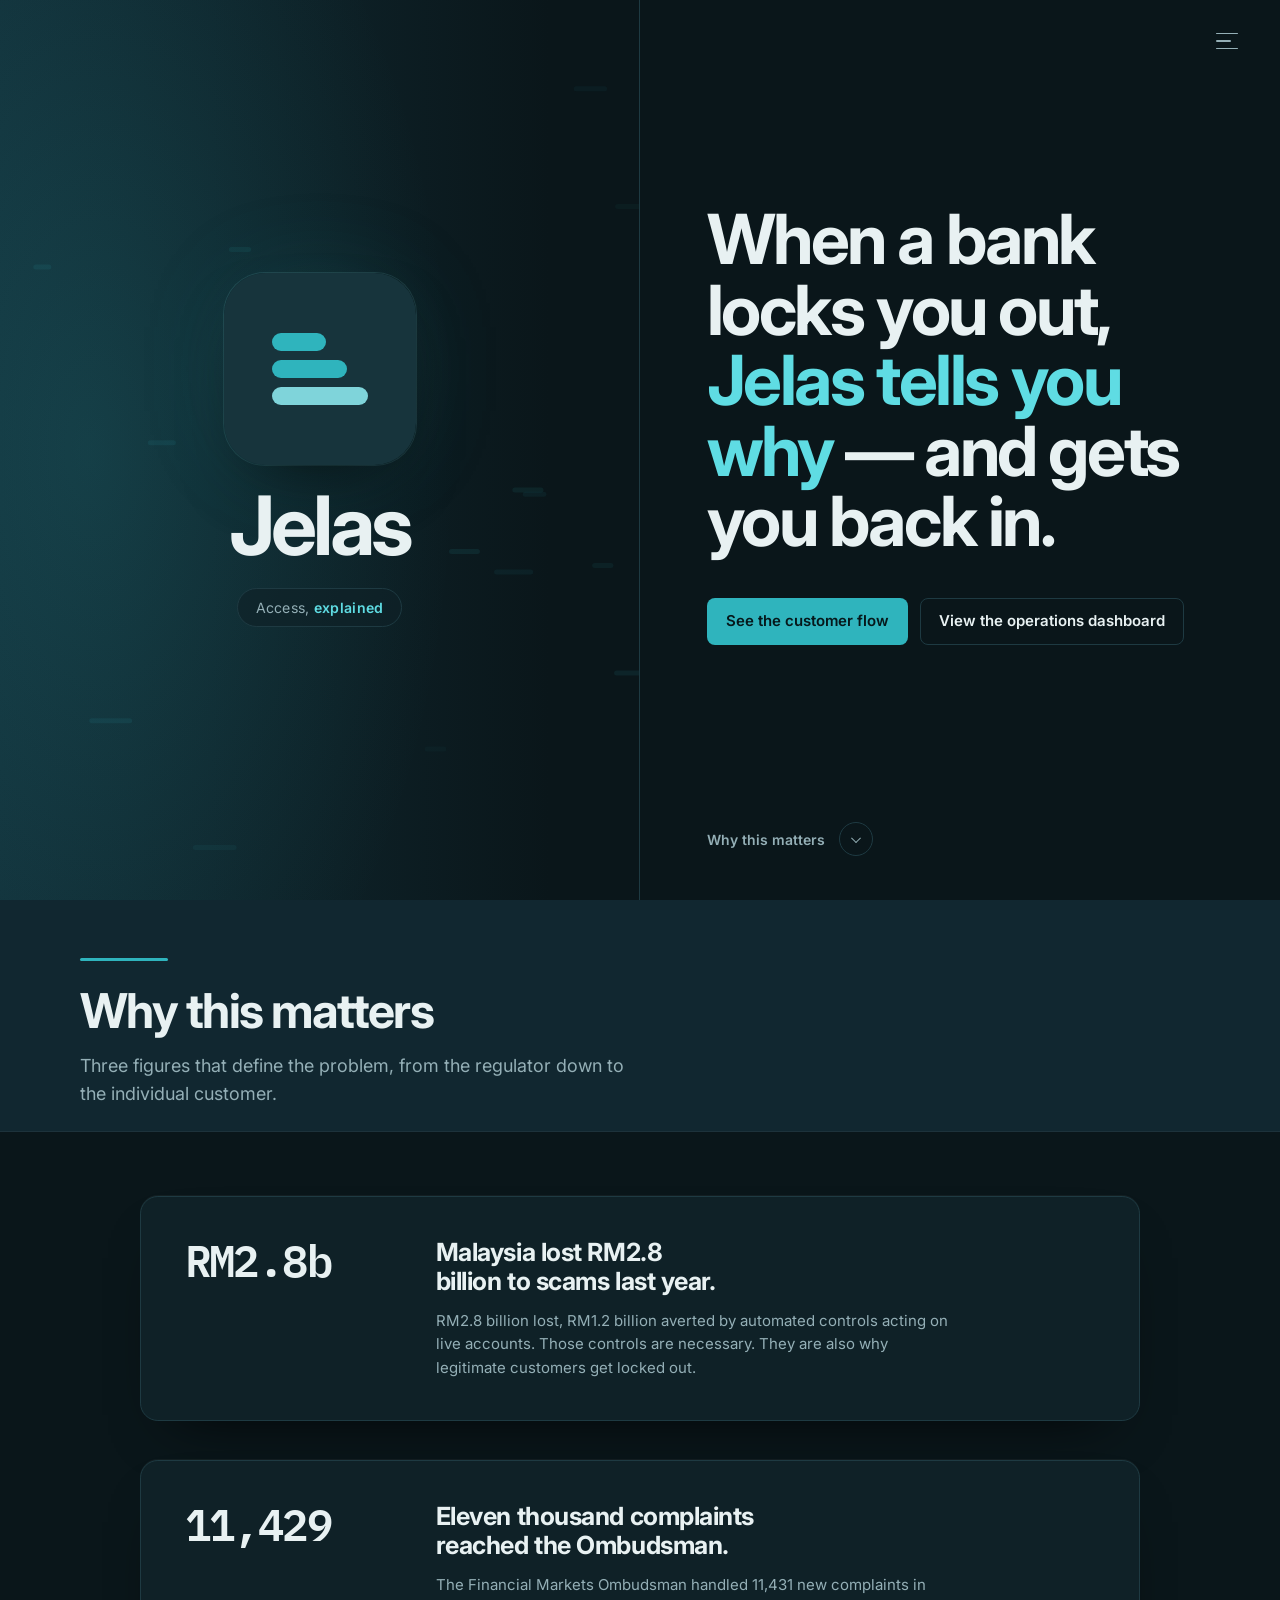
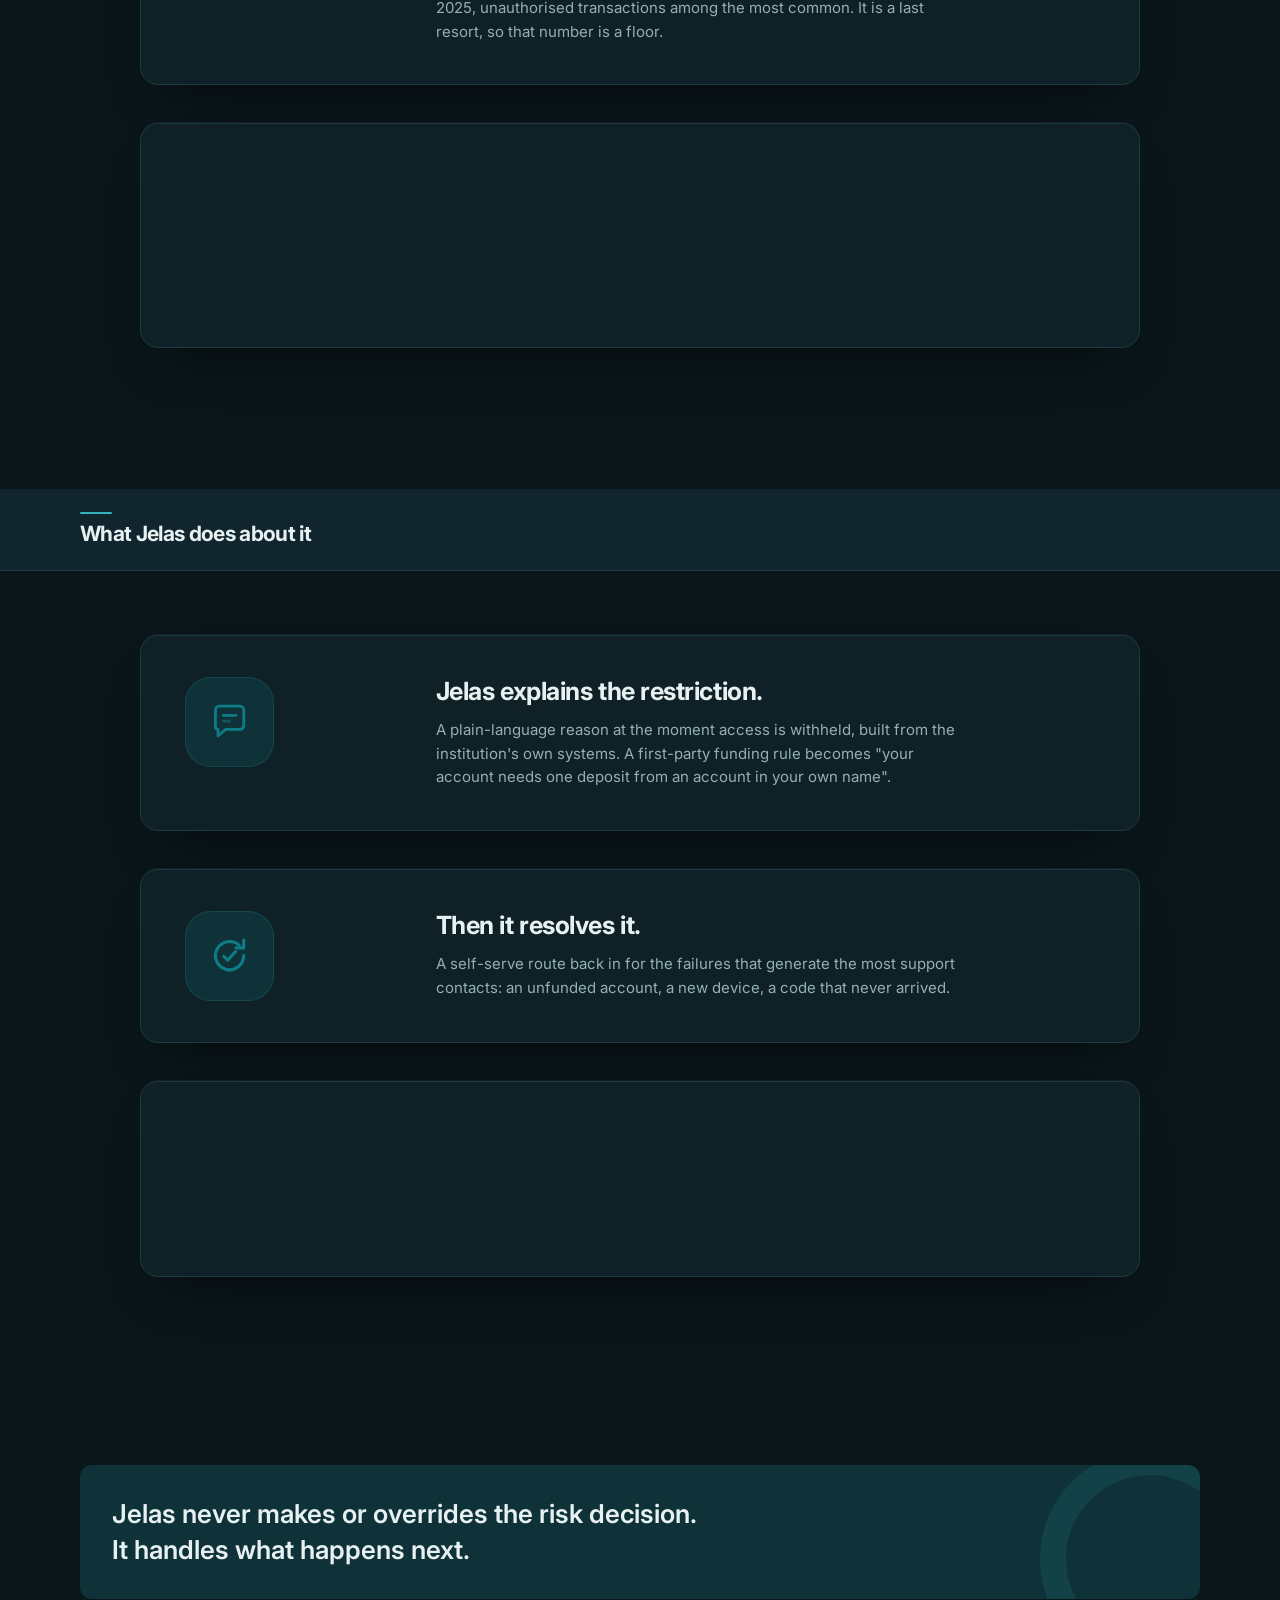
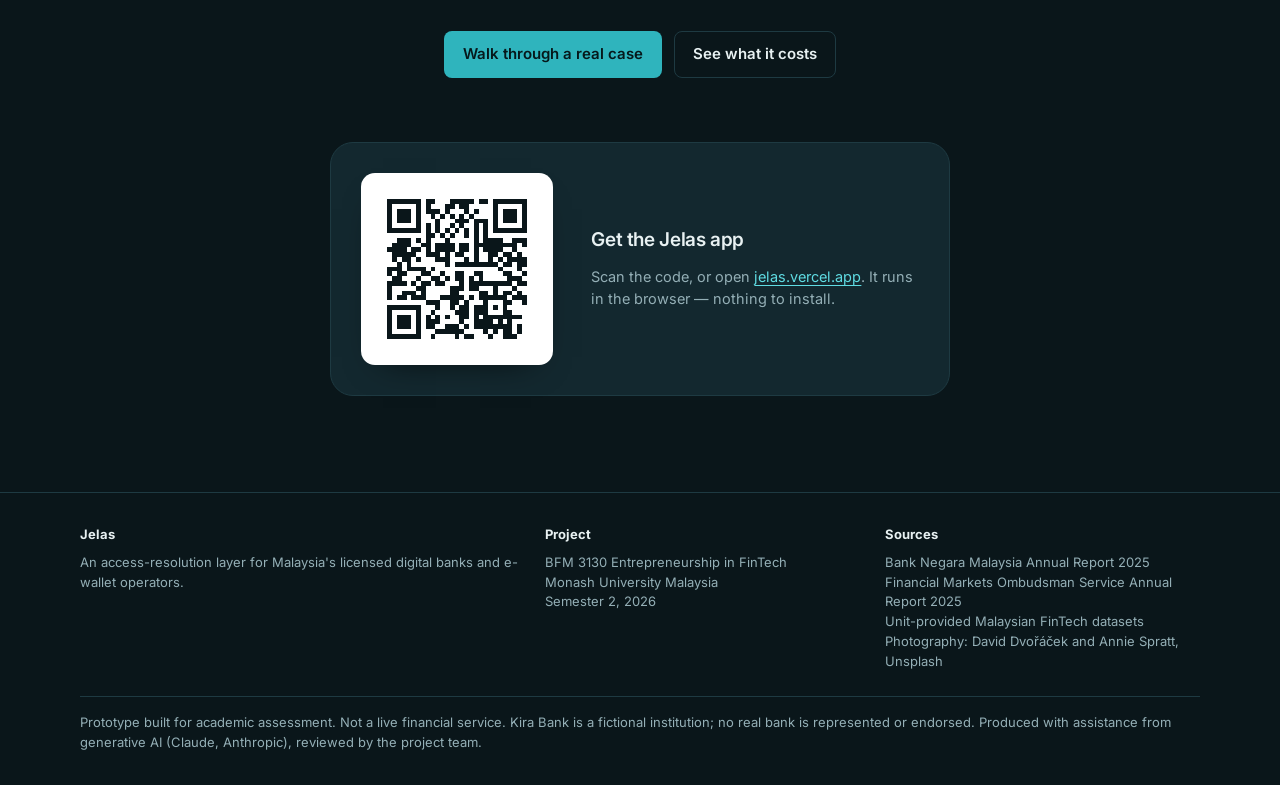
==== commit 9e72e7f4: "Add files via upload" ====
--- a/frontend/index.html
+++ b/frontend/index.html
@@ -554,7 +554,6 @@
     <div class="wrap">
       <div class="divider-rule"></div>
       <h2 class="divider-head">The name</h2>
-      <p class="divider-sub">One Malay word, carrying the entire design brief.</p>
     </div>
   </section>
 
@@ -580,7 +579,6 @@
     <div class="wrap">
       <div class="divider-rule"></div>
       <h2 class="divider-head">The team</h2>
-      <p class="divider-sub">Who built it, and what each of them owns.</p>
     </div>
   </section>
 
@@ -595,7 +593,6 @@
           <figcaption>
             <strong>Joseph Tan</strong>
             <span class="role">Chief Executive Officer</span>
-            <span class="did">Product direction, enterprise sales and client delivery.</span>
           </figcaption>
         </figure>
         <figure class="person">
@@ -606,7 +603,6 @@
           <figcaption>
             <strong>Ambrose Law</strong>
             <span class="role">Chief Marketing Officer</span>
-            <span class="did">Positioning, research and outreach to named accounts.</span>
           </figcaption>
         </figure>
         <figure class="person">
@@ -617,7 +613,6 @@
           <figcaption>
             <strong>Lai Zi Yang</strong>
             <span class="role">Chief Financial Officer</span>
-            <span class="did">Pricing, cost structure, valuation and funding.</span>
           </figcaption>
         </figure>
         <figure class="person">
@@ -628,7 +623,6 @@
           <figcaption>
             <strong>Soo Xing Qian</strong>
             <span class="role">Chief Technology Officer</span>
-            <span class="did">Integration APIs and the case management engine.</span>
           </figcaption>
         </figure>
         <figure class="person">
@@ -639,7 +633,6 @@
           <figcaption>
             <strong>Damien Lim</strong>
             <span class="role">Chief Technology Officer</span>
-            <span class="did">Reason-code library and false-positive triage.</span>
           </figcaption>
         </figure>
         <figure class="person">
@@ -650,7 +643,6 @@
           <figcaption>
             <strong>Ting Yi Xiang</strong>
             <span class="role">Legal Counsel</span>
-            <span class="did">PDPA compliance, contracting and regulatory liaison.</span>
           </figcaption>
         </figure>
       </div>
--- a/frontend/assets/styles.css
+++ b/frontend/assets/styles.css
@@ -1267,9 +1267,9 @@
   background:linear-gradient(170deg,rgba(10,22,26,.20),transparent 42%,rgba(15,50,56,.34));
   mix-blend-mode:multiply;
 }
-.person figcaption{display:block;margin-top:var(--space-4)}
+.person figcaption{display:block;margin-top:var(--space-3)}
 .person strong{display:block;font-size:16.5px;letter-spacing:-0.01em;color:var(--ink)}
-.person .role{display:block;margin-top:3px;font-size:13px;font-weight:600;color:var(--teal-600)}
+.person .role{display:block;margin-top:4px;font-size:13px;font-weight:600;color:var(--teal-600)}
 .person .did{display:block;margin-top:7px;font-size:13.5px;line-height:1.5;color:var(--ink-muted)}
 
 @media (max-width:860px){ .team{grid-template-columns:repeat(2,1fr)} }
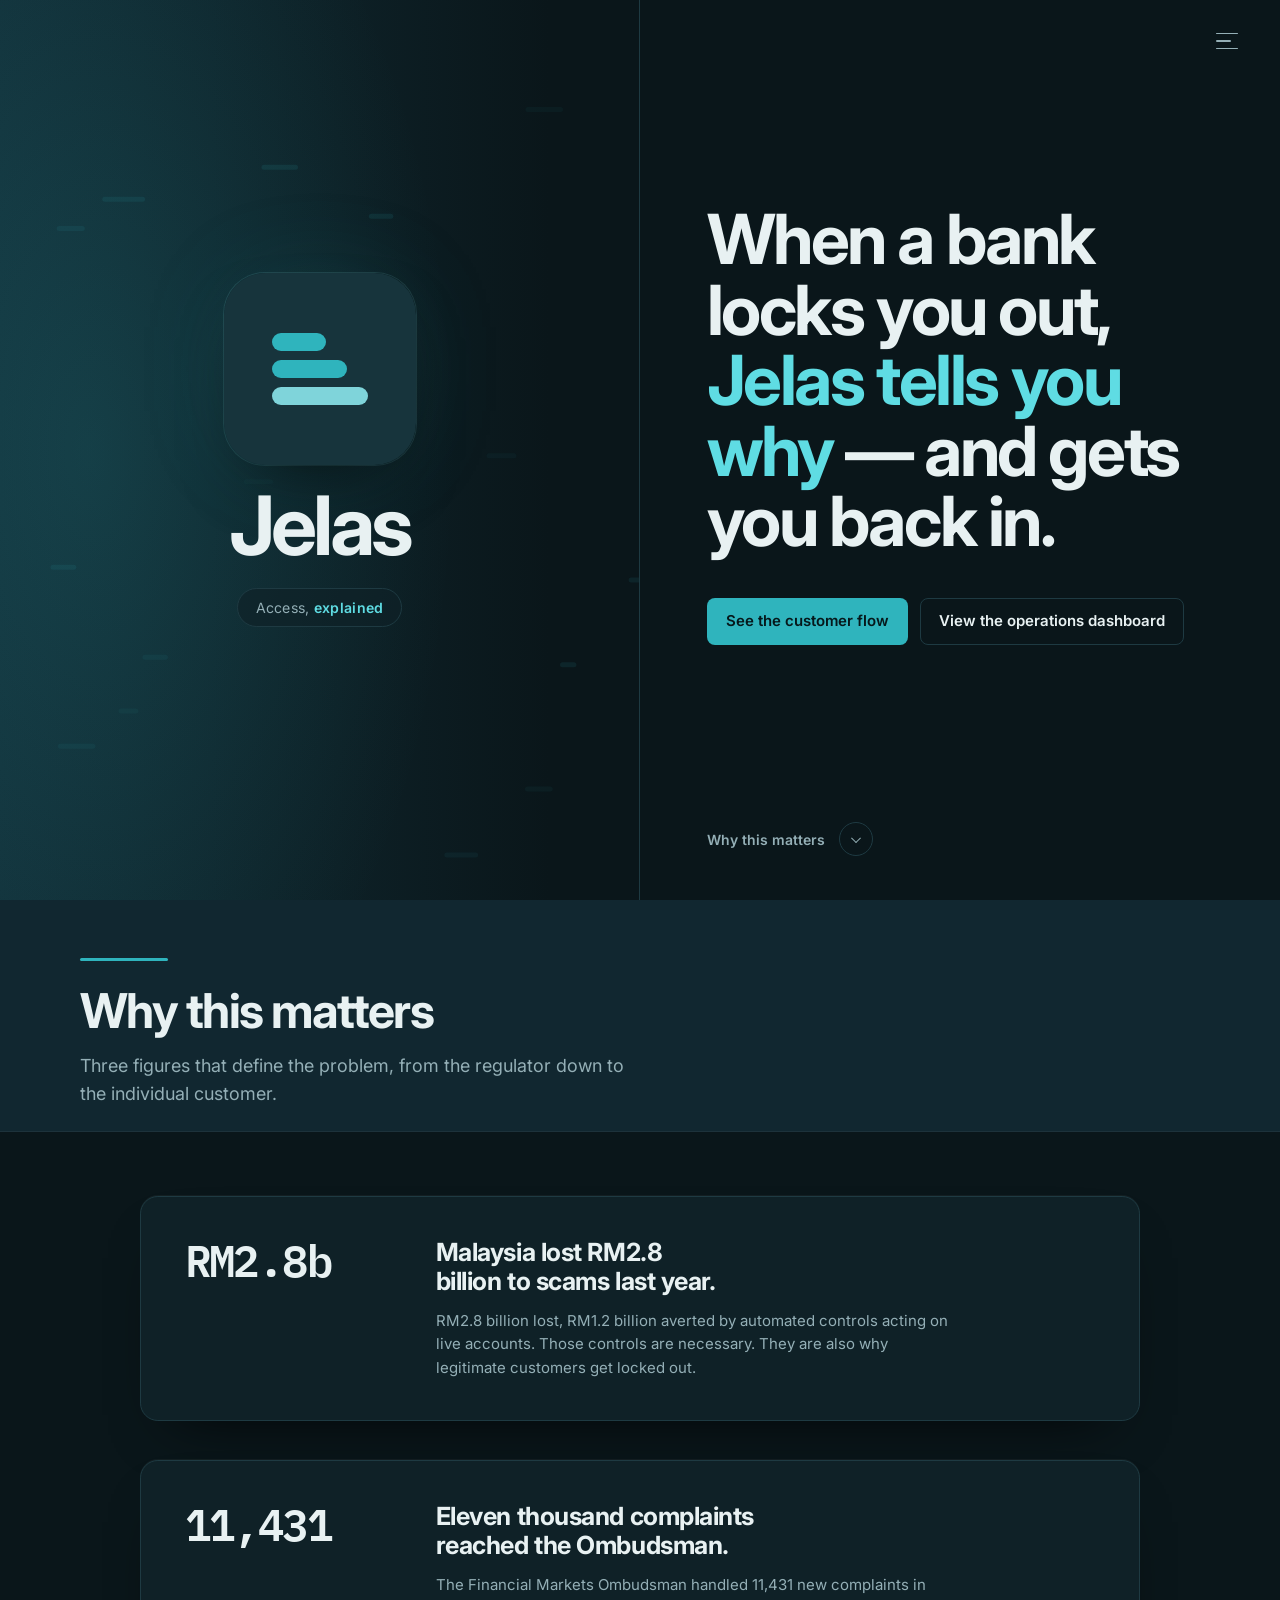
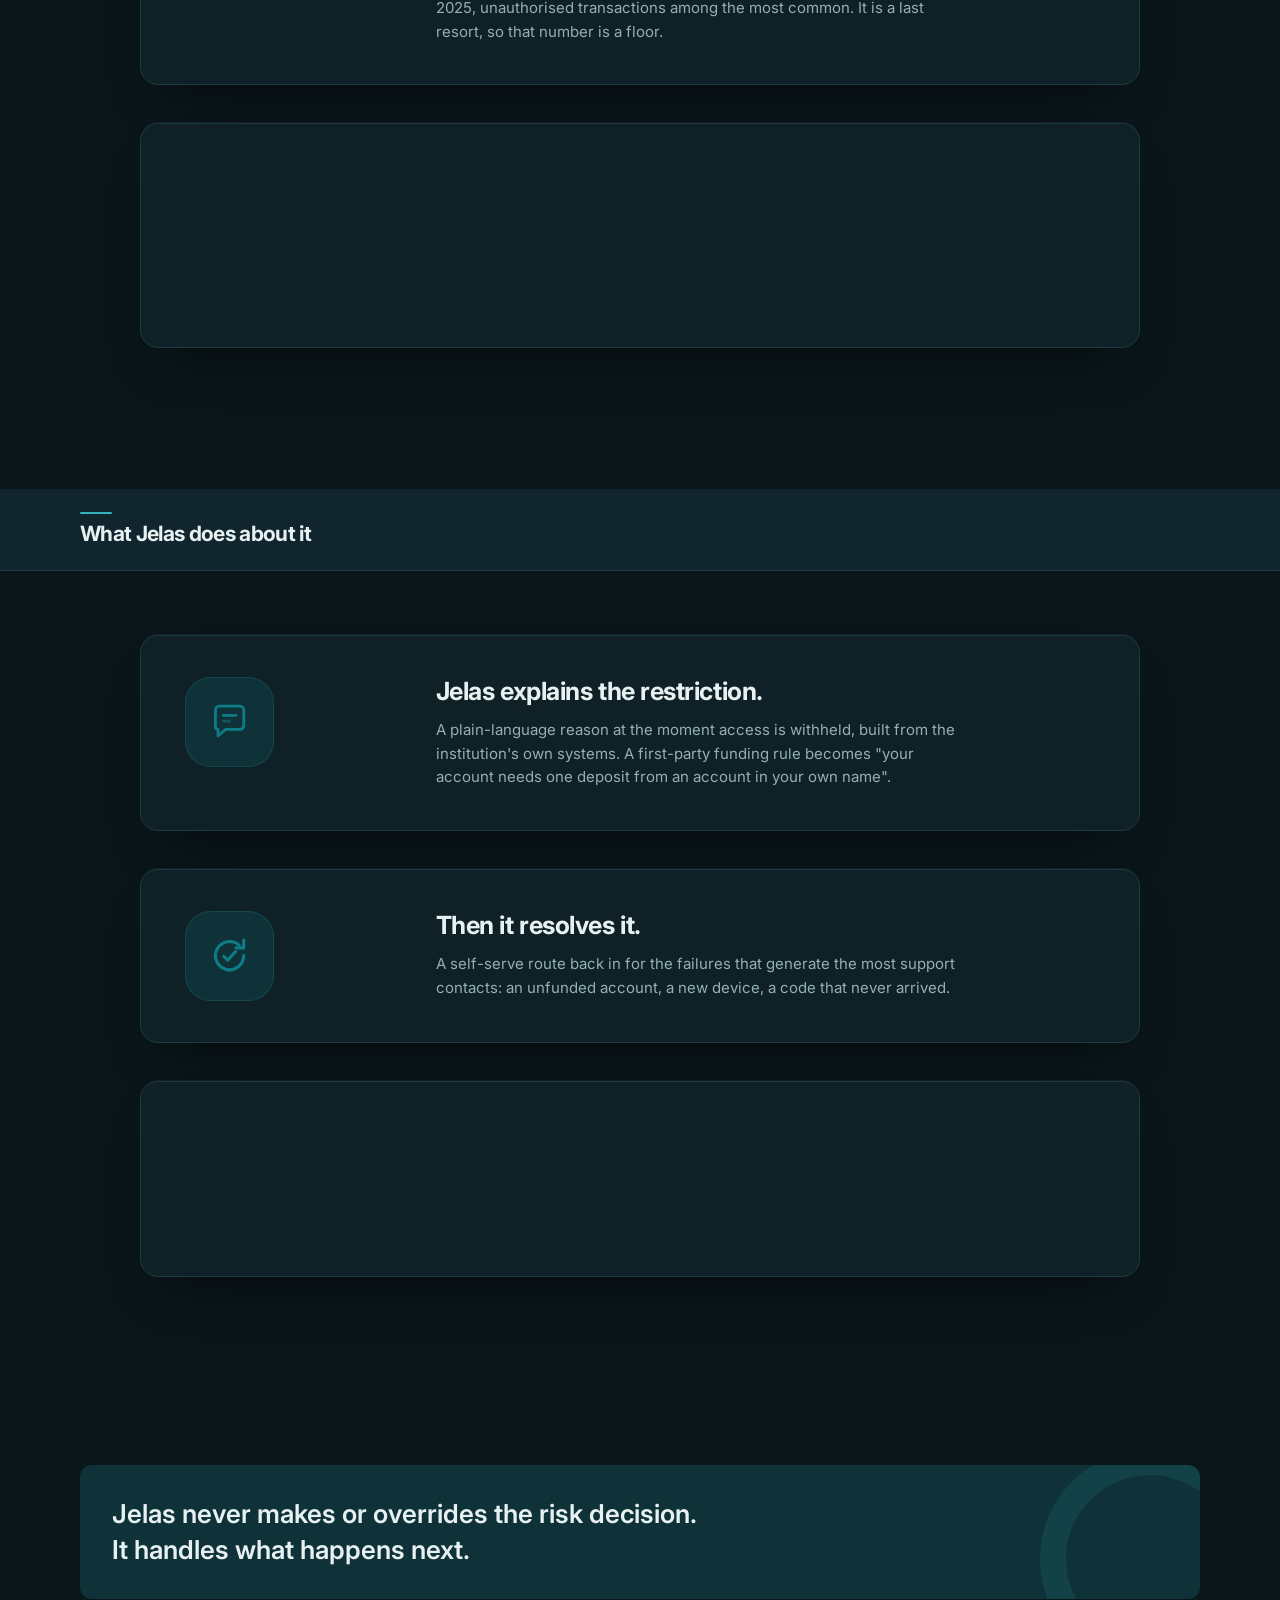
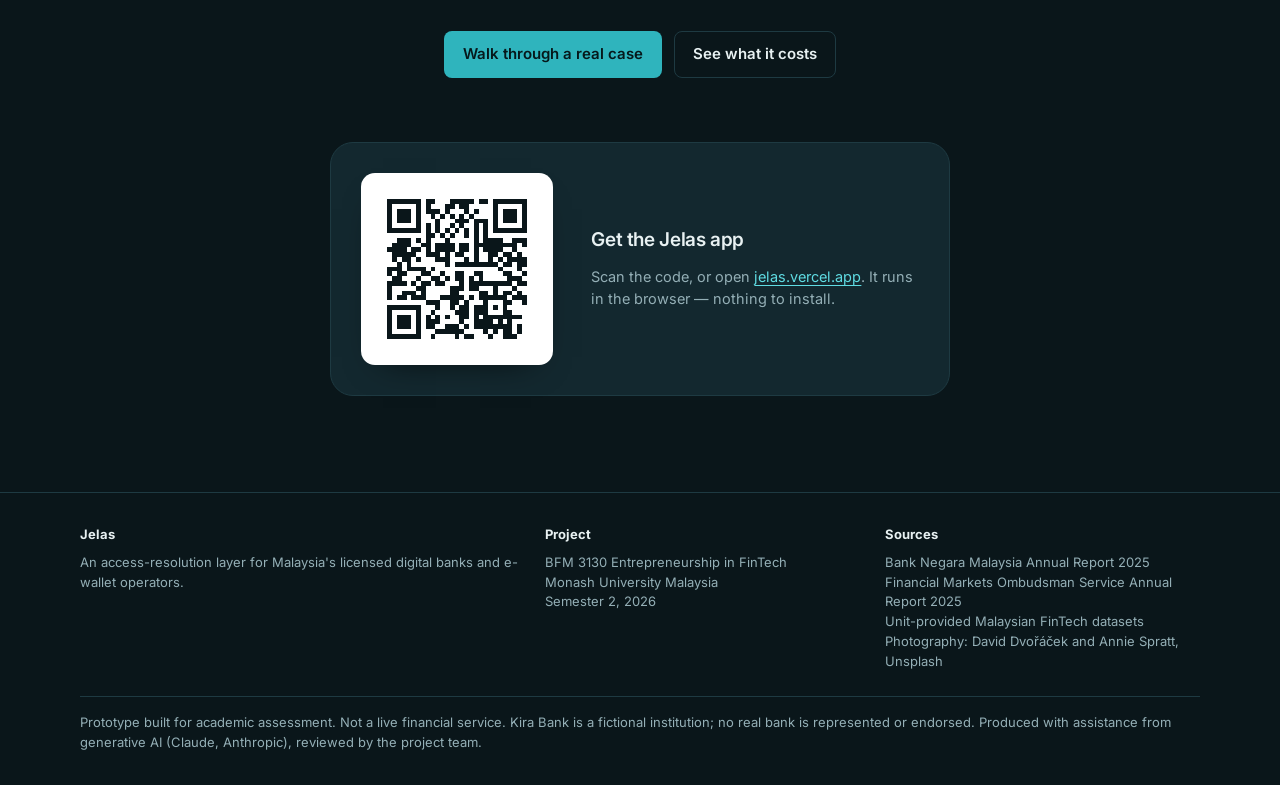
==== commit 5e7414f8: "Add files via upload" ====
--- a/frontend/index.html
+++ b/frontend/index.html
@@ -501,17 +501,17 @@
   <section class="page-head drift-host">
     <canvas class="drift" data-count="20" aria-hidden="true"></canvas>
     <div class="wrap">
-      <h1 class="display">We asked <span class="ph">[N]</span> Malaysians what happens when a bank locks them out.</h1>
-      <p class="note" style="margin-top:var(--space-4)"><span class="ph">[N]</span> respondents · random sampling · Google Forms · fielded <span class="ph">[dates]</span> · <span class="ph">[age range]</span>, <span class="ph">[locations]</span> · <span class="ph">[X]</span>% hold an account with a digital bank or e-wallet</p>
+      <h1 class="display">We asked 120 Malaysians what happens when a bank locks them out.</h1>
+      <p class="note" style="margin-top:var(--space-4)">120 respondents · Google Forms · fielded October 2026 · ages 18 to 65+ · urban 43%, suburban 31%, rural 26% · every respondent uses a banking or e-wallet app, 63% of them at least several times a week</p>
     </div>
   </section>
 
   <section class="band tight subtle">
     <div class="wrap cols cols-4 reveal-group">
-      <div class="finding"><div class="fig"><span class="ph">[X]</span>%</div><p>have been locked out of a financial app in the past 12 months</p></div>
-      <div class="finding"><div class="fig"><span class="ph">[X]</span>%</div><p>were given no reason for the restriction</p></div>
-      <div class="finding"><div class="fig"><span class="ph">[X]</span> days</div><p>median time to regain access</p></div>
-      <div class="finding"><div class="fig"><span class="ph">[X]</span>%</div><p>became less likely to keep using that provider</p></div>
+      <div class="finding"><div class="fig">66%</div><p>have been locked out of a financial app in the past 12 months</p></div>
+      <div class="finding"><div class="fig">25%</div><p>were frozen with no reason given &mdash; the single largest cause</p></div>
+      <div class="finding"><div class="fig">1&ndash;2 weeks</div><p>median time to regain access</p></div>
+      <div class="finding"><div class="fig">78%</div><p>had to contact their provider to get back in</p></div>
     </div>
   </section>
 
@@ -522,14 +522,15 @@
         <table>
           <thead><tr><th>Before the survey</th><th>After</th></tr></thead>
           <tbody>
-            <tr><td>Incidence rate assumed at 1.5%, unvalidated</td><td>Measured at <span class="ph">[X]</span>%</td></tr>
-            <tr><td>Four capabilities weighted equally</td><td><span class="ph">[Capability]</span> prioritised — <span class="ph">[X]</span>% ranked it first</td></tr>
-            <tr><td>Resolution time unknown</td><td>Median <span class="ph">[X]</span> days, setting the service-level target</td></tr>
+            <tr><td>Incidence assumed at 1.5% of accounts a year, unvalidated</td><td>66% of respondents locked out at least once in 12 months, across every provider they use</td></tr>
+            <tr><td>Four capabilities weighted equally</td><td>Explanation prioritised &mdash; &ldquo;frozen with no reason given&rdquo; is the largest single cause at 25%</td></tr>
+            <tr><td>Resolution time unknown</td><td>Median 1&ndash;2 weeks; 53% waited over a week or were never resolved</td></tr>
+            <tr><td>Self-serve recovery assumed viable</td><td>Only 13% fixed it inside the app; 78% had to call, email or visit a branch</td></tr>
           </tbody>
         </table>
       </div>
-      <p class="muted measure" style="margin-top:var(--space-6)">The first finding matters more than the other three combined. Until the survey, the incidence rate was an unvalidated assumption modelled as a band between 0.8% and 2.5%, and the venture only works above roughly 1%.</p>
-      <p class="note measure" style="margin-top:var(--space-4)">Limitations: the sample is self-selected and skews <span class="ph">[young / urban / student]</span>, so it measures incidence among respondents rather than national prevalence. Willingness to pay was not surveyed, because the paying customer is the institution rather than the end user.</p>
+      <p class="muted measure" style="margin-top:var(--space-6)">The first finding needs care. The survey counts <em>people</em> locked out at least once in twelve months, across every provider they hold. The financial model counts <em>incidents per account per year at one institution</em>, modelled as a band between 0.8% and 2.5%. They are different denominators, so 66% does not replace 1.5%. What the survey establishes is that the experience is common rather than marginal, which is the assumption the venture rests on.</p>
+      <p class="note measure" style="margin-top:var(--space-4)">Limitations: the sample is self-selected and skews young, urban and student-heavy (35% aged 18&ndash;24, 43% urban, 28% students), so it measures incidence among respondents rather than national prevalence. Willingness to pay was not surveyed, because the paying customer is the institution rather than the end user.</p>
     </div>
   </section>
 </div>
@@ -541,7 +542,7 @@
     <div class="wrap head-split">
       <div class="head-copy">
         <h1 class="display">Built at Monash University Malaysia.</h1>
-        <p class="lead">Jelas began as an individual project in BFM 3130: 71 public reviews of Malaysian fintech apps, coded one by one. Twenty-six described the same failure &mdash; a customer locked out of their own money, with no explanation and no way back. The group took the idea on, surveyed <span class="ph">[N]</span> Malaysians to find out how common it really is, and built the prototype you have just used.</p>
+        <p class="lead">Jelas began as an individual project in BFM 3130: 71 public reviews of Malaysian fintech apps, coded one by one. Twenty-six described the same failure &mdash; a customer locked out of their own money, with no explanation and no way back. The group took the idea on, surveyed 120 Malaysians to find out how common it really is, and built the prototype you have just used.</p>
       </div>
       <figure class="head-art head-wave">
         <img src="assets/art-about.webp" alt="" width="1200" height="675" loading="lazy" decoding="async">
@@ -659,6 +660,442 @@
   </section>
 </div>
 
+<div class="page" id="page-d1" data-title="Transfer unavailable">
+  <div class="wrap backbar"><a href="#home">&larr; Back to site</a></div>
+  <section class="band tight subtle" style="margin:0"><div class="wrap demo-grid">
+    <div class="phone kira">
+      <div class="status-bar" aria-hidden="true">
+        <span class="t">9:14</span>
+        <span class="icons">
+          <svg viewBox="0 0 18 12" width="17" height="11"><rect x="0" y="8" width="3" height="4" rx="1"/><rect x="5" y="5.5" width="3" height="6.5" rx="1"/><rect x="10" y="3" width="3" height="9" rx="1"/><rect x="15" y="0" width="3" height="12" rx="1"/></svg>
+          <svg viewBox="0 0 16 12" width="15" height="11"><path d="M8 11.2 5.6 8.6a3.4 3.4 0 0 1 4.8 0L8 11.2Zm0-5.1a6.6 6.6 0 0 0-4.7 2L1.6 6.3a9 9 0 0 1 12.8 0l-1.7 1.8A6.6 6.6 0 0 0 8 6.1Z"/></svg>
+          <svg viewBox="0 0 26 12" width="24" height="11"><rect x="0.6" y="0.6" width="21" height="10.8" rx="3" fill="none" stroke="currentColor" stroke-width="1.2"/><rect x="2.4" y="2.4" width="15" height="7.2" rx="1.6"/><path d="M23.4 4.2v3.6a2.2 2.2 0 0 0 0-3.6Z"/></svg>
+        </span>
+      </div>
+      <div class="phone-top">
+        <span class="k-brand"><span class="k-dot"></span>Kira</span>
+        <span class="inst">Personal</span>
+      </div>
+      <div class="k-bal">
+        <div class="lab">Available balance</div>
+        <div class="amt">RM 1,250.00</div>
+      </div>
+      <div class="k-row">
+        <div class="k-act on">Transfer</div>
+        <div class="k-act">Pay</div>
+        <div class="k-act">Top up</div>
+      </div>
+      <h2 style="font-size:17px">Transfer to Lim Wei Jian</h2>
+      <p style="font-size:13px">Maybank &middot; 5141 2290 8871</p>
+      <div class="k-err">
+        <b>Transfer is unavailable</b>
+        <span>Please try again later.</span>
+      </div>
+      <a class="btn btn-k btn-stack" href="#d2">
+        <span class="l1">Fix now</span>
+        <span class="l2">by Jelas</span>
+      </a>
+      <span class="btn btn-k-ghost">Try again</span>
+    </div>
+    <div class="reveal in">
+      <h2>Step 1 &mdash; What the bank shows today</h2>
+      <p class="muted measure" style="margin-top:var(--space-4)">This is a real failure mode, reproduced. A newly opened digital bank account cannot send money out until it has received a deposit from an account in the same person's name. The control is correct: first-party funding verification is how banks keep accounts from being opened and sold on as money-mule accounts.</p>
+      <p class="muted measure" style="margin-top:var(--space-3)">The customer is told none of that. They see four words and a suggestion to try again later. There is nothing to act on, so they call support &mdash; or they stop using the account.</p>
+      <div class="claim" style="margin-top:var(--space-6);padding:var(--space-6)"><p style="font-size:19px"><span>The fix takes one RM10 transfer.</span><span>Almost nobody discovers it on their own.</span></p></div>
+      <p class="note" style="margin-top:var(--space-4)">Kira Bank is a fictional institution created for this prototype. The scenario is drawn from a team member's operational experience at a Malaysian digital bank.</p>
+    </div>
+  </div></section>
+</div>
+
+<div class="page" id="page-d2" data-title="Why">
+  <div class="wrap backbar"><a href="#home">&larr; Back to site</a></div>
+  <section class="band tight subtle" style="margin:0"><div class="wrap demo-grid">
+    <div class="phone">
+      <div class="status-bar" aria-hidden="true">
+        <span class="t">9:14</span>
+        <span class="icons">
+          <svg viewBox="0 0 18 12" width="17" height="11"><rect x="0" y="8" width="3" height="4" rx="1"/><rect x="5" y="5.5" width="3" height="6.5" rx="1"/><rect x="10" y="3" width="3" height="9" rx="1"/><rect x="15" y="0" width="3" height="12" rx="1"/></svg>
+          <svg viewBox="0 0 16 12" width="15" height="11"><path d="M8 11.2 5.6 8.6a3.4 3.4 0 0 1 4.8 0L8 11.2Zm0-5.1a6.6 6.6 0 0 0-4.7 2L1.6 6.3a9 9 0 0 1 12.8 0l-1.7 1.8A6.6 6.6 0 0 0 8 6.1Z"/></svg>
+          <svg viewBox="0 0 26 12" width="24" height="11"><rect x="0.6" y="0.6" width="21" height="10.8" rx="3" fill="none" stroke="currentColor" stroke-width="1.2"/><rect x="2.4" y="2.4" width="15" height="7.2" rx="1.6"/><path d="M23.4 4.2v3.6a2.2 2.2 0 0 0 0-3.6Z"/></svg>
+        </span>
+      </div>
+      <div class="phone-top"><svg viewBox="0 0 64 64" width="22" height="22" aria-hidden="true"><rect width="64" height="64" rx="14" fill="#0D2430"/><rect x="16" y="20" width="18" height="6" rx="3" fill="#0E7C86" opacity=".38"/><rect x="16" y="29" width="25" height="6" rx="3" fill="#0E7C86" opacity=".66"/><rect x="16" y="38" width="32" height="6" rx="3" fill="#2FA7B0"/></svg><span class="inst">Kira Bank</span></div>
+      <div class="steps"><i class="on"></i><i></i><i></i></div>
+      <span class="chip chip-restricted">Transfers unavailable</span>
+      <h2>Your account needs one deposit from your own account first</h2>
+      <p>Before a new account can send money out, we have to confirm it belongs to you. The way we do that is to receive one transfer from another bank account in your own name.</p>
+      <p style="color:var(--ink);font-weight:600">Nothing is wrong with your account, and your balance is untouched.</p>
+      <p class="small">This is a one-time check. Once it clears, transfers work normally.</p>
+      <a class="btn btn-primary" href="#d3">Show me how</a>
+      <div class="handoff-note">
+        <svg viewBox="0 0 64 64" width="13" height="13" aria-hidden="true"><rect width="64" height="64" rx="14" fill="#0D2430"/><rect x="16" y="29" width="25" height="6" rx="3" fill="#0E7C86"/><rect x="16" y="38" width="32" height="6" rx="3" fill="#2FA7B0"/></svg>
+        Powered by Jelas
+      </div>
+    </div>
+    <div class="reveal in">
+      <h2>Step 2 &mdash; The same restriction, explained</h2>
+      <p class="muted measure" style="margin-top:var(--space-4)">Nothing about the bank's decision has changed. The account is still restricted, the control still holds, and no rule has been relaxed. The only difference is that the customer now knows what happened and what it is for.</p>
+      <p class="muted measure" style="margin-top:var(--space-3)">Note what the screen avoids saying. It does not mention money laundering, mule accounts, or first-party funding verification. Those are the bank's words, and they belong on the bank's dashboard. In front of a customer they read as an accusation.</p>
+      <p class="muted measure" style="margin-top:var(--space-3)">The line confirming the balance is untouched is there because it answers the question the customer actually has, which is whether their money is gone.</p>
+    </div>
+  </div></section>
+</div>
+
+<div class="page" id="page-d3" data-title="How to fix it">
+  <div class="wrap backbar"><a href="#home">&larr; Back to site</a></div>
+  <section class="band tight subtle" style="margin:0"><div class="wrap demo-grid">
+    <div class="phone">
+      <div class="status-bar" aria-hidden="true">
+        <span class="t">9:14</span>
+        <span class="icons">
+          <svg viewBox="0 0 18 12" width="17" height="11"><rect x="0" y="8" width="3" height="4" rx="1"/><rect x="5" y="5.5" width="3" height="6.5" rx="1"/><rect x="10" y="3" width="3" height="9" rx="1"/><rect x="15" y="0" width="3" height="12" rx="1"/></svg>
+          <svg viewBox="0 0 16 12" width="15" height="11"><path d="M8 11.2 5.6 8.6a3.4 3.4 0 0 1 4.8 0L8 11.2Zm0-5.1a6.6 6.6 0 0 0-4.7 2L1.6 6.3a9 9 0 0 1 12.8 0l-1.7 1.8A6.6 6.6 0 0 0 8 6.1Z"/></svg>
+          <svg viewBox="0 0 26 12" width="24" height="11"><rect x="0.6" y="0.6" width="21" height="10.8" rx="3" fill="none" stroke="currentColor" stroke-width="1.2"/><rect x="2.4" y="2.4" width="15" height="7.2" rx="1.6"/><path d="M23.4 4.2v3.6a2.2 2.2 0 0 0 0-3.6Z"/></svg>
+        </span>
+      </div>
+      <div class="phone-top"><svg viewBox="0 0 64 64" width="22" height="22" aria-hidden="true"><rect width="64" height="64" rx="14" fill="#0D2430"/><rect x="16" y="20" width="18" height="6" rx="3" fill="#0E7C86" opacity=".38"/><rect x="16" y="29" width="25" height="6" rx="3" fill="#0E7C86" opacity=".66"/><rect x="16" y="38" width="32" height="6" rx="3" fill="#2FA7B0"/></svg><span class="inst">Kira Bank</span></div>
+      <div class="steps"><i class="on"></i><i class="on"></i><i></i></div>
+      <span class="chip chip-review">One step to go</span>
+      <h2>Send any amount from your own account</h2>
+      <p>Open your other bank's app and transfer to the details below. Any amount works &mdash; RM10 is enough.</p>
+      <div class="fund">
+        <div class="amt">RM 10.00</div>
+        <dl>
+          <dt>Account</dt><dd>8800 4471 2093</dd>
+          <dt>Name</dt><dd>Nur Aisyah binti Rahim</dd>
+          <dt>Bank</dt><dd>Kira Bank Berhad</dd>
+        </dl>
+      </div>
+      <p class="small">It must come from an account in your own name. A transfer from someone else will not clear the check.</p>
+      <a class="btn btn-primary" href="#d4">Copy details and continue</a>
+      <div class="handoff-note"><svg viewBox="0 0 64 64" width="13" height="13" aria-hidden="true"><rect width="64" height="64" rx="14" fill="#0D2430"/><rect x="16" y="29" width="25" height="6" rx="3" fill="#0E7C86"/><rect x="16" y="38" width="32" height="6" rx="3" fill="#2FA7B0"/></svg>Powered by Jelas</div>
+    </div>
+    <div class="reveal in">
+      <h2>Step 3 &mdash; The route back in</h2>
+      <p class="muted measure" style="margin-top:var(--space-4)">The account details are filled in already, the amount is suggested, and the one condition that actually matters &mdash; that the money comes from an account in the customer's own name &mdash; is stated plainly.</p>
+      <p class="muted measure" style="margin-top:var(--space-3)">This screen is the difference between a support call and a self-serve resolution. Without it the customer either contacts the bank or abandons the account, and both outcomes cost the bank money.</p>
+      <p class="muted measure" style="margin-top:var(--space-3)">Jelas does not move money, hold funds, or process the deposit. It reads the bank's own verification status and tells the customer what will clear it.</p>
+    </div>
+  </div></section>
+</div>
+
+<div class="page" id="page-d4" data-title="Deposit received">
+  <div class="wrap backbar"><a href="#home">&larr; Back to site</a></div>
+  <section class="band tight subtle" style="margin:0"><div class="wrap demo-grid">
+    <div class="phone">
+      <div class="status-bar" aria-hidden="true">
+        <span class="t">9:14</span>
+        <span class="icons">
+          <svg viewBox="0 0 18 12" width="17" height="11"><rect x="0" y="8" width="3" height="4" rx="1"/><rect x="5" y="5.5" width="3" height="6.5" rx="1"/><rect x="10" y="3" width="3" height="9" rx="1"/><rect x="15" y="0" width="3" height="12" rx="1"/></svg>
+          <svg viewBox="0 0 16 12" width="15" height="11"><path d="M8 11.2 5.6 8.6a3.4 3.4 0 0 1 4.8 0L8 11.2Zm0-5.1a6.6 6.6 0 0 0-4.7 2L1.6 6.3a9 9 0 0 1 12.8 0l-1.7 1.8A6.6 6.6 0 0 0 8 6.1Z"/></svg>
+          <svg viewBox="0 0 26 12" width="24" height="11"><rect x="0.6" y="0.6" width="21" height="10.8" rx="3" fill="none" stroke="currentColor" stroke-width="1.2"/><rect x="2.4" y="2.4" width="15" height="7.2" rx="1.6"/><path d="M23.4 4.2v3.6a2.2 2.2 0 0 0 0-3.6Z"/></svg>
+        </span>
+      </div>
+      <div class="phone-top"><svg viewBox="0 0 64 64" width="22" height="22" aria-hidden="true"><rect width="64" height="64" rx="14" fill="#0D2430"/><rect x="16" y="20" width="18" height="6" rx="3" fill="#0E7C86" opacity=".38"/><rect x="16" y="29" width="25" height="6" rx="3" fill="#0E7C86" opacity=".66"/><rect x="16" y="38" width="32" height="6" rx="3" fill="#2FA7B0"/></svg><span class="inst">Kira Bank</span></div>
+      <div class="steps"><i class="on"></i><i class="on"></i><i class="on"></i></div>
+      <span class="chip chip-review">Checking</span>
+      <h2>Deposit received</h2>
+      <p>RM10.00 arrived from Maybank at 09:19. We are confirming the sending account is in your name.</p>
+      <div class="fund">
+        <dl>
+          <dt>From</dt><dd>Nur Aisyah binti Rahim</dd>
+          <dt>Account held</dt><dd>Nur Aisyah binti Rahim</dd>
+          <dt>Name match</dt><dd style="color:var(--status-resolved)">Confirmed</dd>
+        </dl>
+      </div>
+      <p class="small">Usually takes under a minute.</p>
+      <a class="btn btn-primary" href="#d5">Continue</a>
+      <div class="handoff-note"><svg viewBox="0 0 64 64" width="13" height="13" aria-hidden="true"><rect width="64" height="64" rx="14" fill="#0D2430"/><rect x="16" y="29" width="25" height="6" rx="3" fill="#0E7C86"/><rect x="16" y="38" width="32" height="6" rx="3" fill="#2FA7B0"/></svg>Powered by Jelas</div>
+    </div>
+    <div class="reveal in">
+      <h2>Step 4 &mdash; The check clears</h2>
+      <p class="muted measure" style="margin-top:var(--space-4)">The name on the sending account is matched against the name on the receiving account. That match is the entire control, and it is performed by the bank, not by Jelas.</p>
+      <p class="muted measure" style="margin-top:var(--space-3)">Showing the customer the comparison does two things. It makes the check legible, and it explains in advance why a transfer from a parent or a partner would not have worked &mdash; which is the second support call this screen prevents.</p>
+    </div>
+  </div></section>
+</div>
+
+<div class="page" id="page-d5" data-title="Resolved">
+  <div class="wrap backbar"><a href="#home">&larr; Back to site</a></div>
+  <section class="band tight subtle" style="margin:0"><div class="wrap demo-grid">
+    <div class="phone">
+      <div class="status-bar" aria-hidden="true">
+        <span class="t">9:14</span>
+        <span class="icons">
+          <svg viewBox="0 0 18 12" width="17" height="11"><rect x="0" y="8" width="3" height="4" rx="1"/><rect x="5" y="5.5" width="3" height="6.5" rx="1"/><rect x="10" y="3" width="3" height="9" rx="1"/><rect x="15" y="0" width="3" height="12" rx="1"/></svg>
+          <svg viewBox="0 0 16 12" width="15" height="11"><path d="M8 11.2 5.6 8.6a3.4 3.4 0 0 1 4.8 0L8 11.2Zm0-5.1a6.6 6.6 0 0 0-4.7 2L1.6 6.3a9 9 0 0 1 12.8 0l-1.7 1.8A6.6 6.6 0 0 0 8 6.1Z"/></svg>
+          <svg viewBox="0 0 26 12" width="24" height="11"><rect x="0.6" y="0.6" width="21" height="10.8" rx="3" fill="none" stroke="currentColor" stroke-width="1.2"/><rect x="2.4" y="2.4" width="15" height="7.2" rx="1.6"/><path d="M23.4 4.2v3.6a2.2 2.2 0 0 0 0-3.6Z"/></svg>
+        </span>
+      </div>
+      <div class="phone-top"><svg viewBox="0 0 64 64" width="22" height="22" aria-hidden="true"><rect width="64" height="64" rx="14" fill="#0D2430"/><rect x="16" y="20" width="18" height="6" rx="3" fill="#0E7C86" opacity=".38"/><rect x="16" y="29" width="25" height="6" rx="3" fill="#0E7C86" opacity=".66"/><rect x="16" y="38" width="32" height="6" rx="3" fill="#2FA7B0"/></svg><span class="inst">Kira Bank</span></div>
+      <div class="steps"><i class="on"></i><i class="on"></i><i class="on"></i></div>
+      <span class="chip chip-resolved">Resolved</span>
+      <h2>Transfers are now available</h2>
+      <p>Your account is verified. You can send money as normal, and this check will not happen again.</p>
+      <div class="case">
+        <div class="ref">JLS-4471-20B</div>
+        <div class="t">Opened 09:14 &middot; Resolved 09:21</div>
+        <div class="big">7 minutes</div>
+      </div>
+      <p class="small" style="margin-top:var(--space-3)">A record of this case has been saved to your account.</p>
+      <a class="btn btn-primary" href="#home">Done</a>
+      <a class="btn btn-ghost" href="#b3">View the bank's side of this case</a>
+      <div class="handoff-note"><svg viewBox="0 0 64 64" width="13" height="13" aria-hidden="true"><rect width="64" height="64" rx="14" fill="#0D2430"/><rect x="16" y="29" width="25" height="6" rx="3" fill="#0E7C86"/><rect x="16" y="38" width="32" height="6" rx="3" fill="#2FA7B0"/></svg>Powered by Jelas</div>
+    </div>
+    <div class="reveal in">
+      <h2>Seven minutes, or an abandoned account</h2>
+      <p class="muted measure" style="margin-top:var(--space-4)">Without the explanation, this customer had two options: call support and wait, or give up on an account they had just opened. Digital banks spend heavily to acquire customers, and this failure lands on day one, before any of that spend has been earned back.</p>
+      <p class="muted measure" style="margin-top:var(--space-3)">The case reference is the same one the bank sees on its own dashboard, with the full decision trail attached.</p>
+      <div class="btn-row"><a class="btn btn-primary" href="#b3">See the bank's record of this case</a></div>
+    </div>
+  </div></section>
+</div>
+
+<!-- ============ 12–14. BANK DASHBOARD ============ -->
+<div class="page" id="page-b1" data-title="Operations dashboard">
+  <div class="wrap backbar"><a href="#home">&larr; Back to site</a></div>
+  <div class="wrap" style="padding-bottom:var(--space-12)">
+    <div class="dash">
+      <div class="dash-side">
+        <a class="brand" href="#home"><svg viewBox="0 0 64 64" width="26" height="26" aria-hidden="true"><rect width="64" height="64" rx="14" fill="#12272F"/><rect x="16" y="20" width="18" height="6" rx="3" fill="#4FBCC4" opacity=".38"/><rect x="16" y="29" width="25" height="6" rx="3" fill="#4FBCC4" opacity=".66"/><rect x="16" y="38" width="32" height="6" rx="3" fill="#7FD4DA"/></svg><b>Jelas</b></a>
+        <nav aria-label="Dashboard">
+          <a class="on" href="#b1">Overview</a>
+          <a  href="#b2">Cases</a>
+          <a  href="#b4">Triage</a>
+          <a  href="#b5">Reports</a>
+          <a  href="#b6">Billing</a>
+        </nav>
+      </div>
+      <div class="dash-main">
+        <div class="dash-top"><h1 style="font-size:22px;font-weight:700">Operations overview</h1><span class="inst">Kira Bank &middot; September 2026</span></div>
+        <div class="tiles reveal-group">
+          <div class="tile"><div class="k">Cases resolved</div><div class="v"><span data-count="600">0</span></div><div class="s">this month</div></div>
+          <div class="tile"><div class="k">Median resolution</div><div class="v">11 min</div><div class="s">down from a 1&ndash;2 week median</div></div>
+          <div class="tile"><div class="k">Support contacts avoided</div><div class="v"><span data-count="1500">0</span></div><div class="s">2.5 per case</div></div>
+          <div class="tile"><div class="k">Operational cost avoided</div><div class="v"><span data-count="11685" data-pre="RM">0</span></div><div class="s">at RM7.79 per contact</div></div>
+          <div class="tile"><div class="k">False positives cleared</div>
+            <div class="ring" data-pct="73"><span>73%</span></div>
+            <div class="s" style="margin-top:var(--space-2)">441 of 600 cases</div></div>
+          <div class="tile"><div class="k">Open cases</div><div class="v">12</div><div class="s">2 past service-level target</div></div>
+        </div>
+        <div class="ledger">
+          <div class="l">RM11,685 avoided &middot; RM3,720 billed</div>
+          <div class="r">Net operational saving this month: RM7,965</div>
+        </div>
+      </div>
+    </div>
+  </div>
+</div>
+
+<div class="page" id="page-b2" data-title="Case queue">
+  <div class="wrap backbar"><a href="#home">&larr; Back to site</a></div>
+  <div class="wrap" style="padding-bottom:var(--space-12)">
+    <div class="dash">
+      <div class="dash-side">
+        <a class="brand" href="#home"><svg viewBox="0 0 64 64" width="26" height="26" aria-hidden="true"><rect width="64" height="64" rx="14" fill="#12272F"/><rect x="16" y="20" width="18" height="6" rx="3" fill="#4FBCC4" opacity=".38"/><rect x="16" y="29" width="25" height="6" rx="3" fill="#4FBCC4" opacity=".66"/><rect x="16" y="38" width="32" height="6" rx="3" fill="#7FD4DA"/></svg><b>Jelas</b></a>
+        <nav aria-label="Dashboard">
+          <a  href="#b1">Overview</a>
+          <a class="on" href="#b2">Cases</a>
+          <a  href="#b4">Triage</a>
+          <a  href="#b5">Reports</a>
+          <a  href="#b6">Billing</a>
+        </nav>
+      </div>
+      <div class="dash-main">
+        <div class="dash-top"><h1 style="font-size:22px;font-weight:700">Cases</h1><span class="inst">Kira Bank &middot; September 2026</span></div>
+        <div class="filters"><span class="on">All 612</span><span>Resolved 600</span><span>In review 10</span><span>Escalated 2</span></div>
+        <div class="table-wrap" style="background:var(--surface)">
+          <table>
+            <thead><tr><th>Case</th><th>Opened</th><th>Type</th><th>Triage</th><th>Status</th><th class="num">Open for</th></tr></thead>
+            <tbody>
+              <tr class="clickable" data-goto="#b3" tabindex="0"><td class="mono">JLS-4471-20B</td><td>09:14</td><td>First-party funding</td><td><span class="risk risk-low">Low risk</span></td><td><span class="chip chip-resolved">Resolved</span></td><td class="num">7 min</td></tr>
+              <tr><td class="mono">JLS-4470-11C</td><td>08:52</td><td>Device change</td><td><span class="risk risk-low">Low risk</span></td><td><span class="chip chip-resolved">Resolved</span></td><td class="num">4 min</td></tr>
+              <tr><td class="mono">JLS-4469-02A</td><td>08:40</td><td>Document mismatch</td><td><span class="risk risk-rev">Review</span></td><td><span class="chip chip-review">In review</span></td><td class="num">1h 22m</td></tr>
+              <tr><td class="mono">JLS-4468-77D</td><td>08:11</td><td>Mule-pattern match</td><td><span class="risk risk-high">High risk</span></td><td><span class="chip chip-restricted">Escalated</span></td><td class="num">2h 05m</td></tr>
+              <tr><td class="mono">JLS-4467-19F</td><td>07:58</td><td>Code undelivered</td><td><span class="risk risk-low">Low risk</span></td><td><span class="chip chip-resolved">Resolved</span></td><td class="num">3 min</td></tr>
+              <tr><td class="mono">JLS-4466-40E</td><td>07:30</td><td>First-party funding</td><td><span class="risk risk-rev">Review</span></td><td><span class="chip chip-review">In review</span></td><td class="num">2h 33m</td></tr>
+            </tbody>
+          </table>
+        </div>
+        <p class="note" style="margin-top:var(--space-3)">Select the first row to open the case the customer resolved in the demo flow.</p>
+      </div>
+    </div>
+  </div>
+</div>
+
+<div class="page" id="page-b3" data-title="Case detail">
+  <div class="wrap backbar"><a href="#home">&larr; Back to site</a></div>
+  <div class="wrap" style="padding-bottom:var(--space-12)">
+    <div class="dash">
+      <div class="dash-side">
+        <a class="brand" href="#home"><svg viewBox="0 0 64 64" width="26" height="26" aria-hidden="true"><rect width="64" height="64" rx="14" fill="#12272F"/><rect x="16" y="20" width="18" height="6" rx="3" fill="#4FBCC4" opacity=".38"/><rect x="16" y="29" width="25" height="6" rx="3" fill="#4FBCC4" opacity=".66"/><rect x="16" y="38" width="32" height="6" rx="3" fill="#7FD4DA"/></svg><b>Jelas</b></a>
+        <nav aria-label="Dashboard">
+          <a  href="#b1">Overview</a>
+          <a class="on" href="#b2">Cases</a>
+          <a  href="#b4">Triage</a>
+          <a  href="#b5">Reports</a>
+          <a  href="#b6">Billing</a>
+        </nav>
+      </div>
+      <div class="dash-main">
+        <div class="dash-top">
+          <h1 style="font-size:22px;font-weight:700" class="mono">JLS-4471-20B</h1>
+          <span class="inst"><span class="chip chip-resolved">Resolved</span> &nbsp;Opened 09:14, 29 September 2026</span>
+        </div>
+        <div class="cols cols-2">
+          <div class="card">
+            <h3>What happened</h3>
+            <div class="trail" style="margin-top:var(--space-3)">
+              <div><time>09:14</time><span>Outbound transfers withheld. Account has not received a first-party deposit.</span></div>
+              <div><time>Source</time><span>Onboarding verification, rule FPF-01. Jelas did not make this decision.</span></div>
+              <div><time>Triage</time><span>Low risk. Account passed eKYC at opening; no adverse signals on file.</span></div>
+              <div><time>09:19</time><span>RM10.00 received from Maybank. Sender name matched account holder.</span></div>
+            </div>
+          </div>
+          <div class="card">
+            <h3>What the customer was told</h3>
+            <div class="trail" style="margin-top:var(--space-3)">
+              <div><time>09:14</time><span>Explanation delivered in place of "transfer unavailable"</span></div>
+              <div><time>09:16</time><span>Customer opened the funding instructions</span></div>
+              <div><time>09:18</time><span>Account details copied</span></div>
+              <div><time>09:19</time><span>Deposit received, name match confirmed</span></div>
+              <div><time>09:21</time><span>Transfers enabled, customer notified</span></div>
+            </div>
+          </div>
+        </div>
+        <div class="footbar">
+          <span>Time to resolution <b>7 minutes</b></span>
+          <span>Service-level target <b>30 minutes</b></span>
+          <span>Contacts to support <b>0</b></span>
+          <span>Billable resolved case <b>RM1.20</b></span>
+        </div>
+      </div>
+    </div>
+  </div>
+</div>
+
+
+<div class="page" id="page-b4" data-title="Triage">
+  <div class="wrap backbar"><a href="#home">&larr; Back to site</a></div>
+  <div class="wrap" style="padding-bottom:var(--space-12)">
+    <div class="dash">
+      <div class="dash-side">
+        <a class="brand" href="#home"><svg viewBox="0 0 64 64" width="26" height="26" aria-hidden="true"><rect width="64" height="64" rx="14" fill="#12272F"/><rect x="16" y="20" width="18" height="6" rx="3" fill="#4FBCC4" opacity=".38"/><rect x="16" y="29" width="25" height="6" rx="3" fill="#4FBCC4" opacity=".66"/><rect x="16" y="38" width="32" height="6" rx="3" fill="#7FD4DA"/></svg><b>Jelas</b></a>
+        <nav aria-label="Dashboard">
+          <a  href="#b1">Overview</a>
+          <a  href="#b2">Cases</a>
+          <a class="on" href="#b4">Triage</a>
+          <a  href="#b5">Reports</a>
+          <a  href="#b6">Billing</a>
+        </nav>
+      </div>
+      <div class="dash-main">
+        <div class="dash-top"><h1 style="font-size:22px;font-weight:700">Triage rules</h1><span class="inst">Kira Bank &middot; September 2026</span></div>
+        <p class="note" style="margin-bottom:var(--space-4)">Rules are configured by the institution. Jelas scores each restriction against them and routes the result; it does not change what the rule does.</p>
+        <div class="table-wrap" style="background:var(--surface)">
+          <table>
+            <thead><tr><th>Rule</th><th>Source system</th><th class="num">Cases</th><th class="num">Cleared as false positive</th><th>Routing</th></tr></thead>
+            <tbody>
+              <tr><td class="mono">FPF-01</td><td>Onboarding verification</td><td class="num">312</td><td class="num">89%</td><td><span class="risk risk-low">Expedited</span></td></tr>
+              <tr><td class="mono">DEV-07</td><td>Device trust</td><td class="num">148</td><td class="num">81%</td><td><span class="risk risk-low">Expedited</span></td></tr>
+              <tr><td class="mono">OTP-02</td><td>Verification delivery</td><td class="num">77</td><td class="num">94%</td><td><span class="risk risk-low">Expedited</span></td></tr>
+              <tr><td class="mono">KYC-11</td><td>Document mismatch</td><td class="num">41</td><td class="num">38%</td><td><span class="risk risk-rev">Manual review</span></td></tr>
+              <tr><td class="mono">VEL-03</td><td>Transaction velocity</td><td class="num">22</td><td class="num">12%</td><td><span class="risk risk-high">Escalate</span></td></tr>
+            </tbody>
+          </table>
+        </div>
+        <div class="cols cols-2" style="margin-top:var(--space-4)">
+          <div class="tile"><div class="k">Expedited threshold</div><div class="v">75%</div><div class="s">Cases scoring above this route for fast release</div></div>
+          <div class="tile"><div class="k">Average time saved per expedited case</div><div class="v">2.8 days</div><div class="s">Against the institution&rsquo;s standard review queue</div></div>
+        </div>
+      </div>
+    </div>
+  </div>
+</div>
+
+<div class="page" id="page-b5" data-title="Reports">
+  <div class="wrap backbar"><a href="#home">&larr; Back to site</a></div>
+  <div class="wrap" style="padding-bottom:var(--space-12)">
+    <div class="dash">
+      <div class="dash-side">
+        <a class="brand" href="#home"><svg viewBox="0 0 64 64" width="26" height="26" aria-hidden="true"><rect width="64" height="64" rx="14" fill="#12272F"/><rect x="16" y="20" width="18" height="6" rx="3" fill="#4FBCC4" opacity=".38"/><rect x="16" y="29" width="25" height="6" rx="3" fill="#4FBCC4" opacity=".66"/><rect x="16" y="38" width="32" height="6" rx="3" fill="#7FD4DA"/></svg><b>Jelas</b></a>
+        <nav aria-label="Dashboard">
+          <a  href="#b1">Overview</a>
+          <a  href="#b2">Cases</a>
+          <a  href="#b4">Triage</a>
+          <a class="on" href="#b5">Reports</a>
+          <a  href="#b6">Billing</a>
+        </nav>
+      </div>
+      <div class="dash-main">
+        <div class="dash-top"><h1 style="font-size:22px;font-weight:700">Reports</h1><span class="inst">Kira Bank &middot; September 2026</span></div>
+        <p class="note" style="margin-bottom:var(--space-4)">Conduct and complaint-handling reports, generated from the case record. Every figure is traceable to individual cases.</p>
+        <div class="cols cols-3">
+          <div class="tile"><div class="k">Cases this month</div><div class="v">612</div><div class="s">600 resolved, 12 open</div></div>
+          <div class="tile"><div class="k">Within service-level target</div><div class="v">98%</div><div class="s">Target is 30 minutes</div></div>
+          <div class="tile"><div class="k">Escalated to complaint</div><div class="v">2</div><div class="s">Down from 31 before Jelas</div></div>
+        </div>
+        <div class="table-wrap" style="background:var(--surface);margin-top:var(--space-4)">
+          <table>
+            <thead><tr><th>Report</th><th>Period</th><th>Prepared for</th><th>Status</th></tr></thead>
+            <tbody>
+              <tr><td>Conduct summary</td><td>September 2026</td><td>Board risk committee</td><td><span class="chip chip-resolved">Ready</span></td></tr>
+              <tr><td>Complaint-handling record</td><td>September 2026</td><td>Internal audit</td><td><span class="chip chip-resolved">Ready</span></td></tr>
+              <tr><td>Access-restriction register</td><td>Q3 2026</td><td>Regulatory reporting</td><td><span class="chip chip-review">Compiling</span></td></tr>
+              <tr><td>False-positive analysis</td><td>Q3 2026</td><td>Financial crime team</td><td><span class="chip chip-resolved">Ready</span></td></tr>
+            </tbody>
+          </table>
+        </div>
+        <p class="note" style="margin-top:var(--space-3)">Reports export to PDF and CSV. Retention follows the institution&rsquo;s own schedule.</p>
+      </div>
+    </div>
+  </div>
+</div>
+
+<div class="page" id="page-b6" data-title="Billing">
+  <div class="wrap backbar"><a href="#home">&larr; Back to site</a></div>
+  <div class="wrap" style="padding-bottom:var(--space-12)">
+    <div class="dash">
+      <div class="dash-side">
+        <a class="brand" href="#home"><svg viewBox="0 0 64 64" width="26" height="26" aria-hidden="true"><rect width="64" height="64" rx="14" fill="#12272F"/><rect x="16" y="20" width="18" height="6" rx="3" fill="#4FBCC4" opacity=".38"/><rect x="16" y="29" width="25" height="6" rx="3" fill="#4FBCC4" opacity=".66"/><rect x="16" y="38" width="32" height="6" rx="3" fill="#7FD4DA"/></svg><b>Jelas</b></a>
+        <nav aria-label="Dashboard">
+          <a  href="#b1">Overview</a>
+          <a  href="#b2">Cases</a>
+          <a  href="#b4">Triage</a>
+          <a  href="#b5">Reports</a>
+          <a class="on" href="#b6">Billing</a>
+        </nav>
+      </div>
+      <div class="dash-main">
+        <div class="dash-top"><h1 style="font-size:22px;font-weight:700">Billing</h1><span class="inst">Kira Bank &middot; September 2026</span></div>
+        <p class="note" style="margin-bottom:var(--space-4)">Billing is a fixed platform subscription plus a fee for each case Jelas resolves, so cost moves with delivered value rather than with headcount.</p>
+        <div class="table-wrap" style="background:var(--surface)">
+          <table>
+            <thead><tr><th>Line</th><th>Basis</th><th class="num">Quantity</th><th class="num">Rate</th><th class="num">Amount</th></tr></thead>
+            <tbody>
+              <tr><td>Platform subscription</td><td>Tier 2, 250,000 to 1 million customers</td><td class="num">1 month</td><td class="num">RM3,000.00</td><td class="num">RM3,000.00</td></tr>
+              <tr><td>Resolved cases</td><td>Usage</td><td class="num">600</td><td class="num">RM1.20</td><td class="num">RM720.00</td></tr>
+              <tr><td>Integration fee</td><td>One-off, settled March 2026</td><td class="num">&mdash;</td><td class="num">&mdash;</td><td class="num">RM0.00</td></tr>
+              <tr class="total"><td>Total due</td><td></td><td class="num"></td><td class="num"></td><td class="num">RM3,720.00</td></tr>
+            </tbody>
+          </table>
+        </div>
+        <div class="ledger" style="margin-top:var(--space-4)">
+          <div class="l">RM11,685 avoided &middot; RM3,720 billed</div>
+          <div class="r">Net operational saving this month: RM7,965</div>
+        </div>
+        <div class="cols cols-3" style="margin-top:var(--space-4)">
+          <div class="tile"><div class="k">Billing period</div><div class="v" style="font-size:19px">1&ndash;30 Sept</div><div class="s">Invoiced on the 1st</div></div>
+          <div class="tile"><div class="k">Cost per resolved case</div><div class="v">RM6.20</div><div class="s">All-in, including subscription</div></div>
+          <div class="tile"><div class="k">Return on spend</div><div class="v">3.1&times;</div><div class="s">Operational cost avoided against billed</div></div>
+        </div>
+      </div>
+    </div>
+  </div>
+</div>
+
+</main>
+
 <footer class="site-foot">
   <div class="wrap">
     <div class="cols">
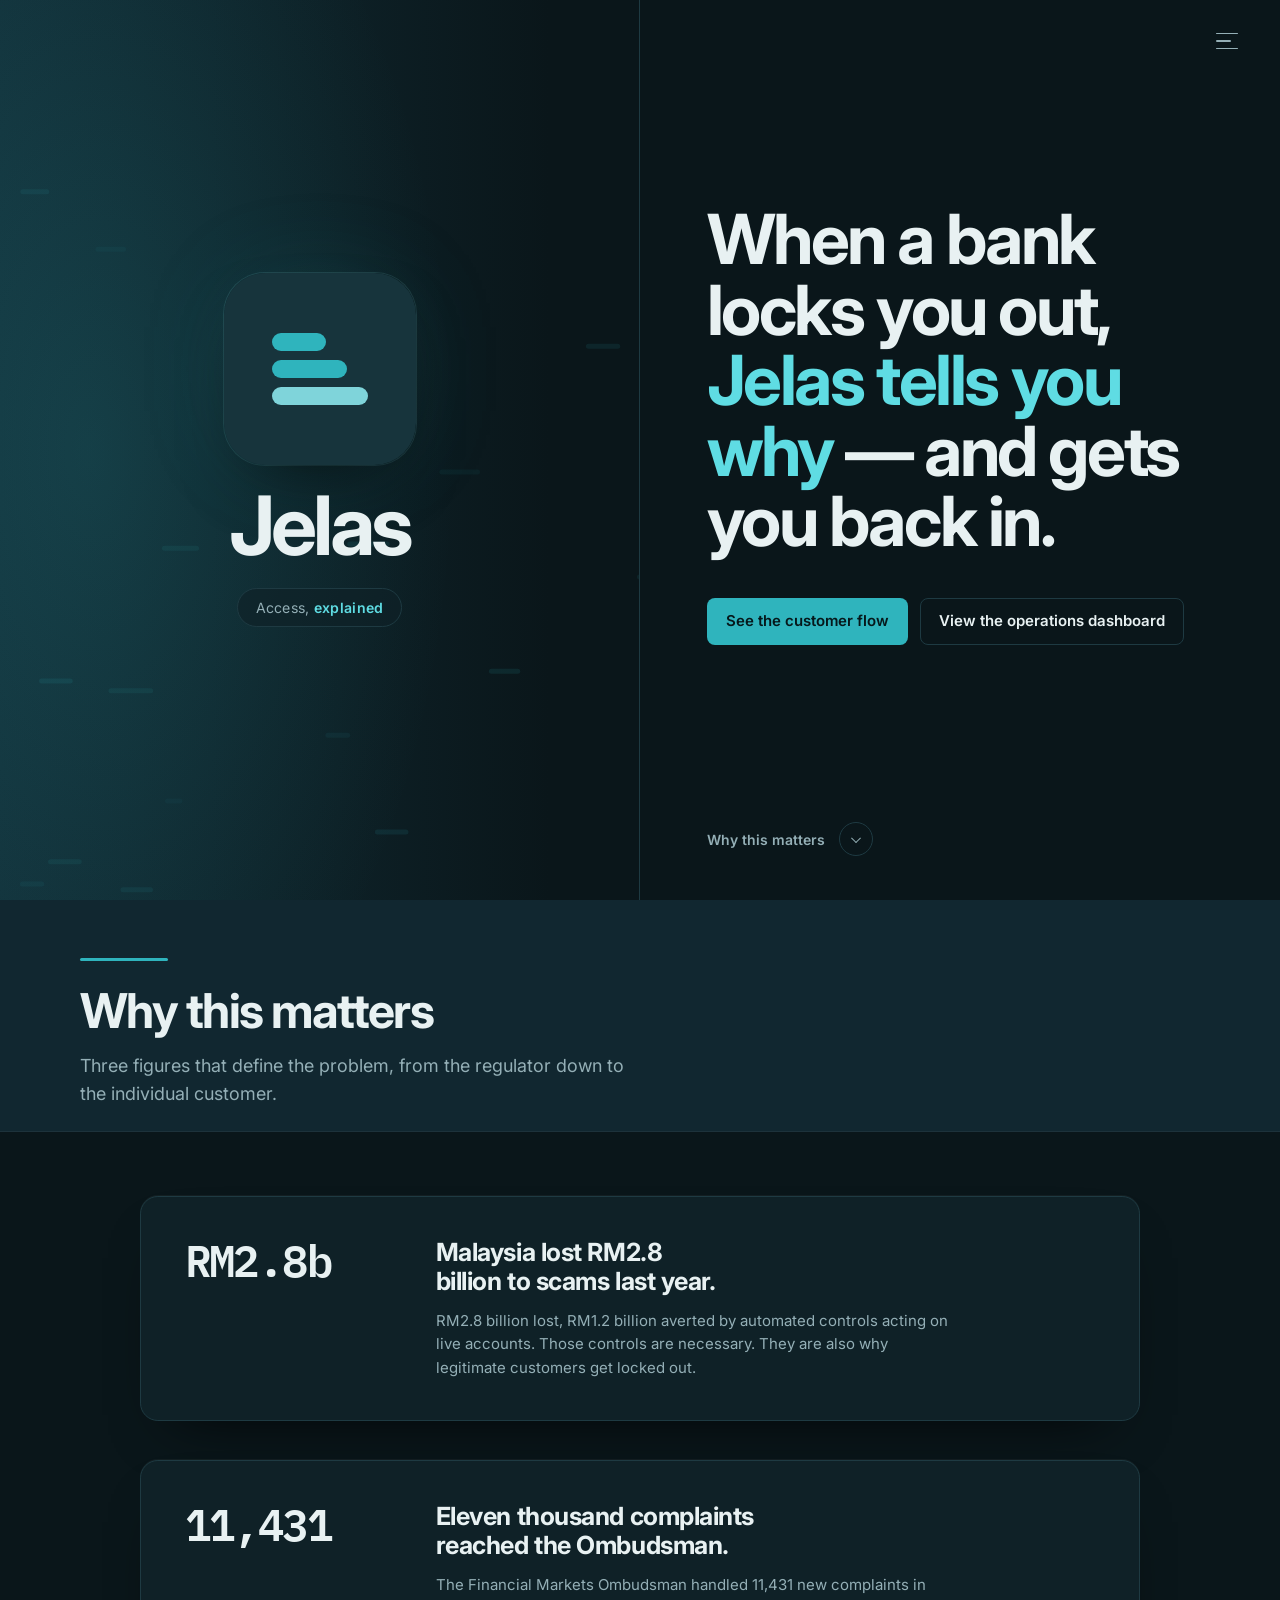
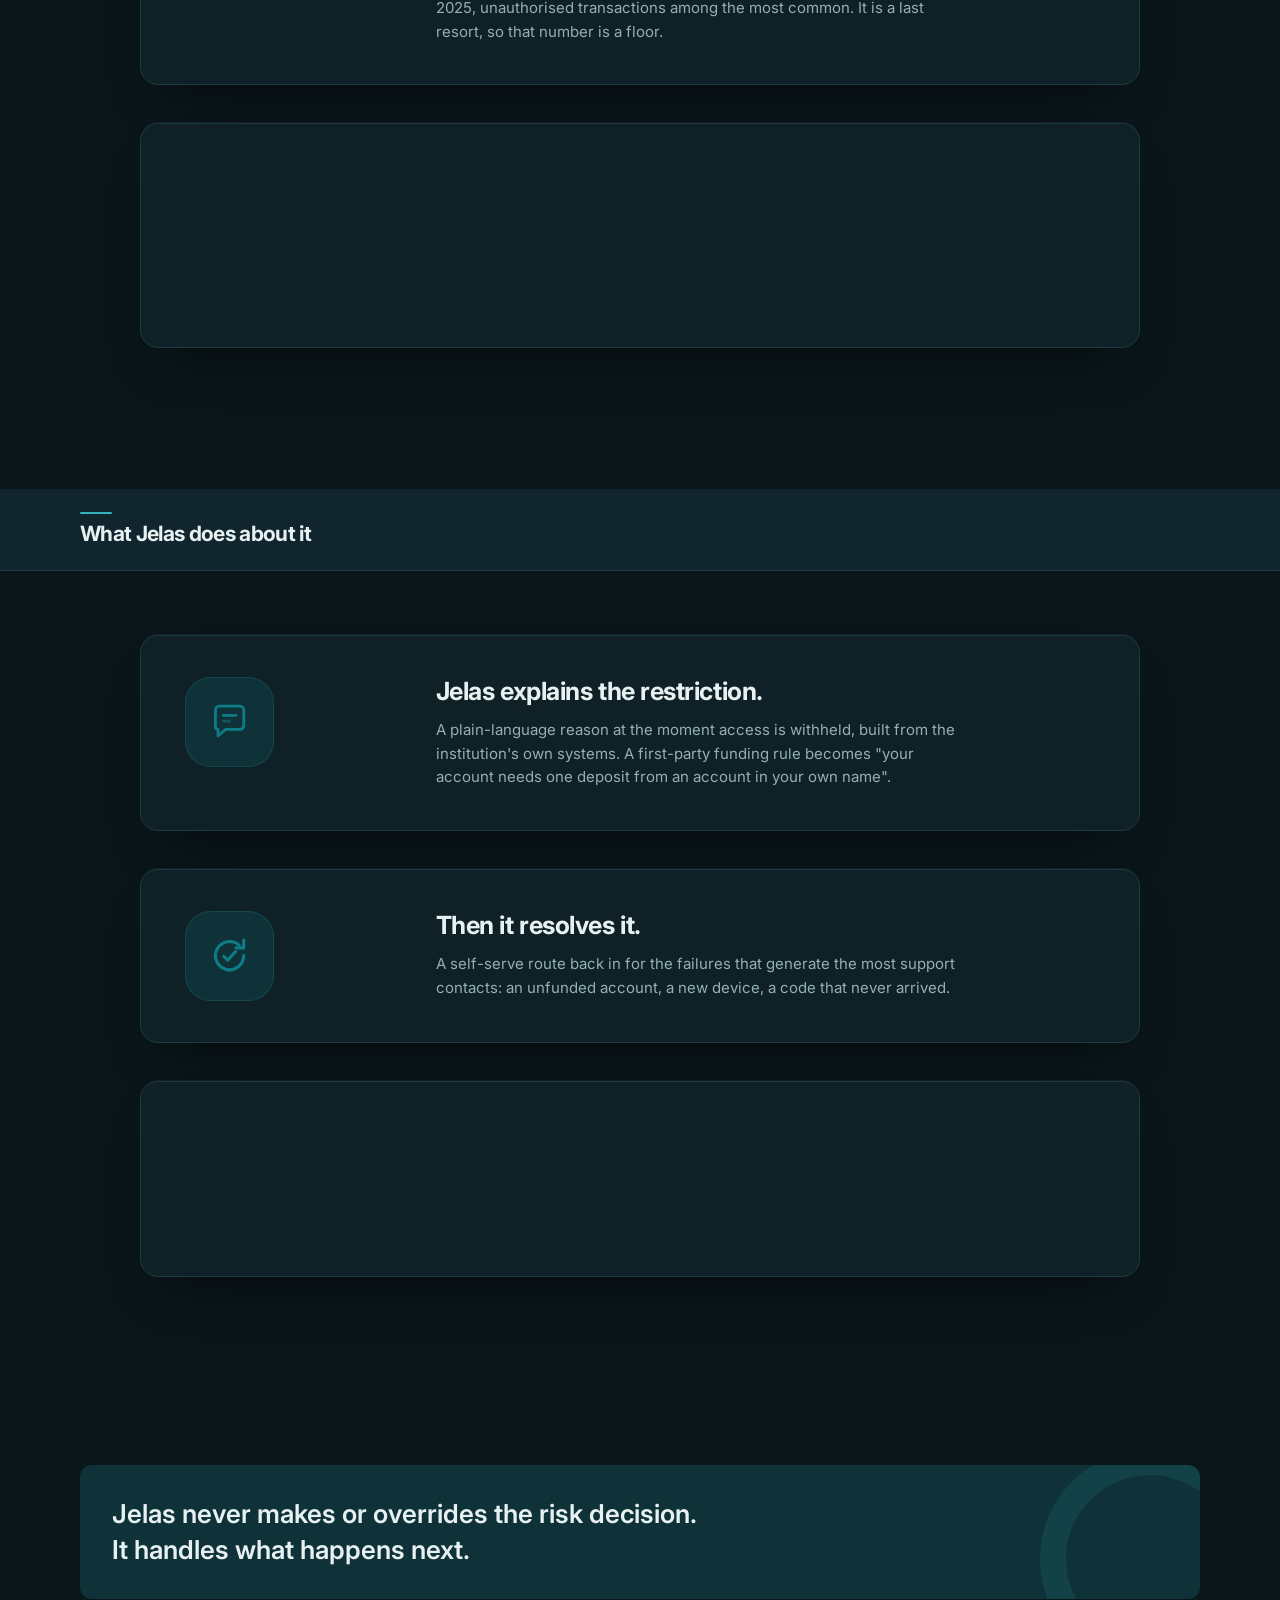
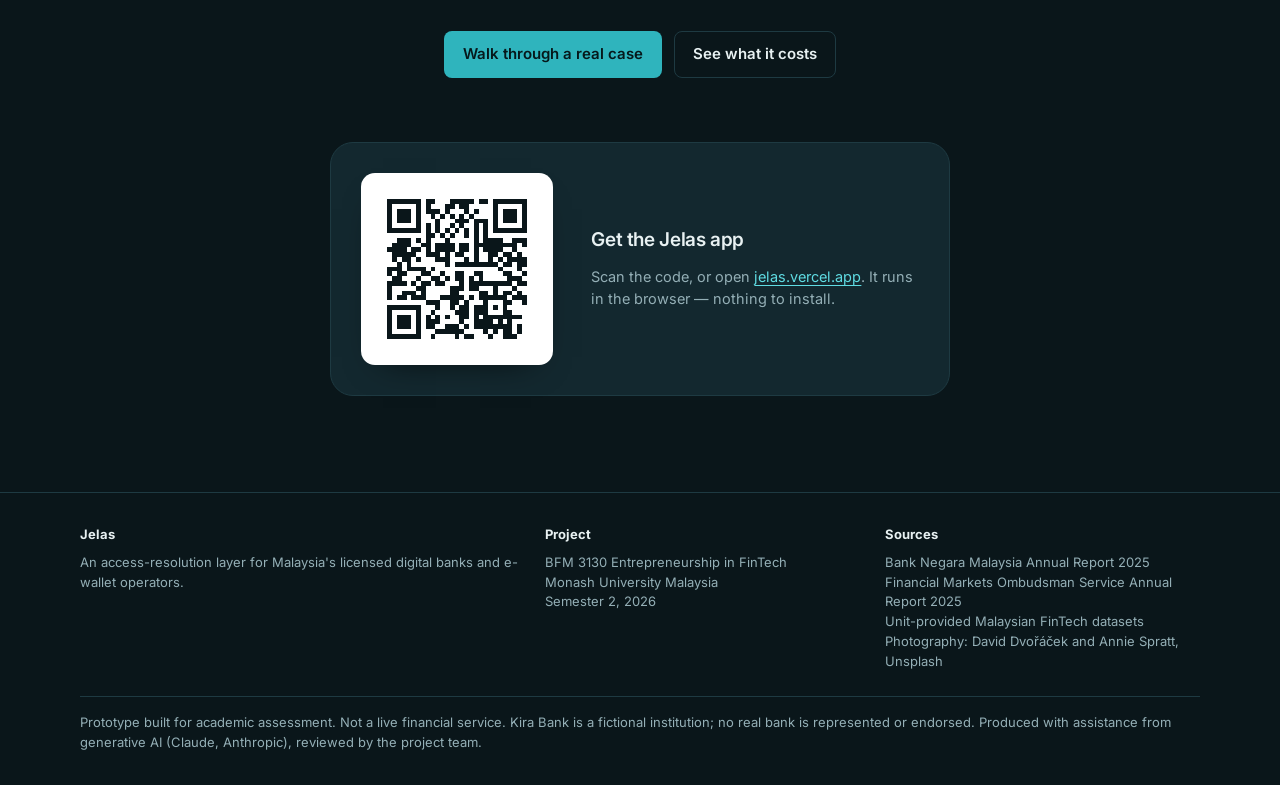
==== commit 4b6c9565: "Add files via upload" ====
--- a/frontend/index.html
+++ b/frontend/index.html
@@ -622,7 +622,7 @@
             <img src="assets/soo-xing-qian.jpg" alt="Soo Xing Qian" width="520" height="520" loading="lazy" decoding="async">
           </picture>
           <figcaption>
-            <strong>Soo Xing Qian</strong>
+            <strong>Soo Xingqian</strong>
             <span class="role">Chief Technology Officer</span>
           </figcaption>
         </figure>
@@ -654,7 +654,7 @@
     <div class="wrap pt-grid wide reveal">
       <div class="pt-right">
         <h2>Acknowledgements</h2>
-        <p class="note">Prototype, brand and copy produced with assistance from generative AI (Claude, Anthropic); all content reviewed and verified by the team. Market data from Bank Negara Malaysia, the Financial Markets Ombudsman Service, and unit-provided Malaysian FinTech datasets. Survey data collected by the group. Team photographs supplied by the members themselves. Other photography by David Dvo&#345;&#225;&#269;ek and Annie Spratt via Unsplash, used under the Unsplash licence. Contact: hello@jelas.my</p>
+        <p class="note">All content reviewed and verified by the team. Market data from Bank Negara Malaysia, the Financial Markets Ombudsman Service, and unit-provided Malaysian FinTech datasets. Survey data collected by the group. Team photographs supplied by the members themselves. Other photography by David Dvo&#345;&#225;&#269;ek and Annie Spratt via Unsplash, used under the Unsplash licence. Contact: hello@jelas.my</p>
       </div>
     </div>
   </section>
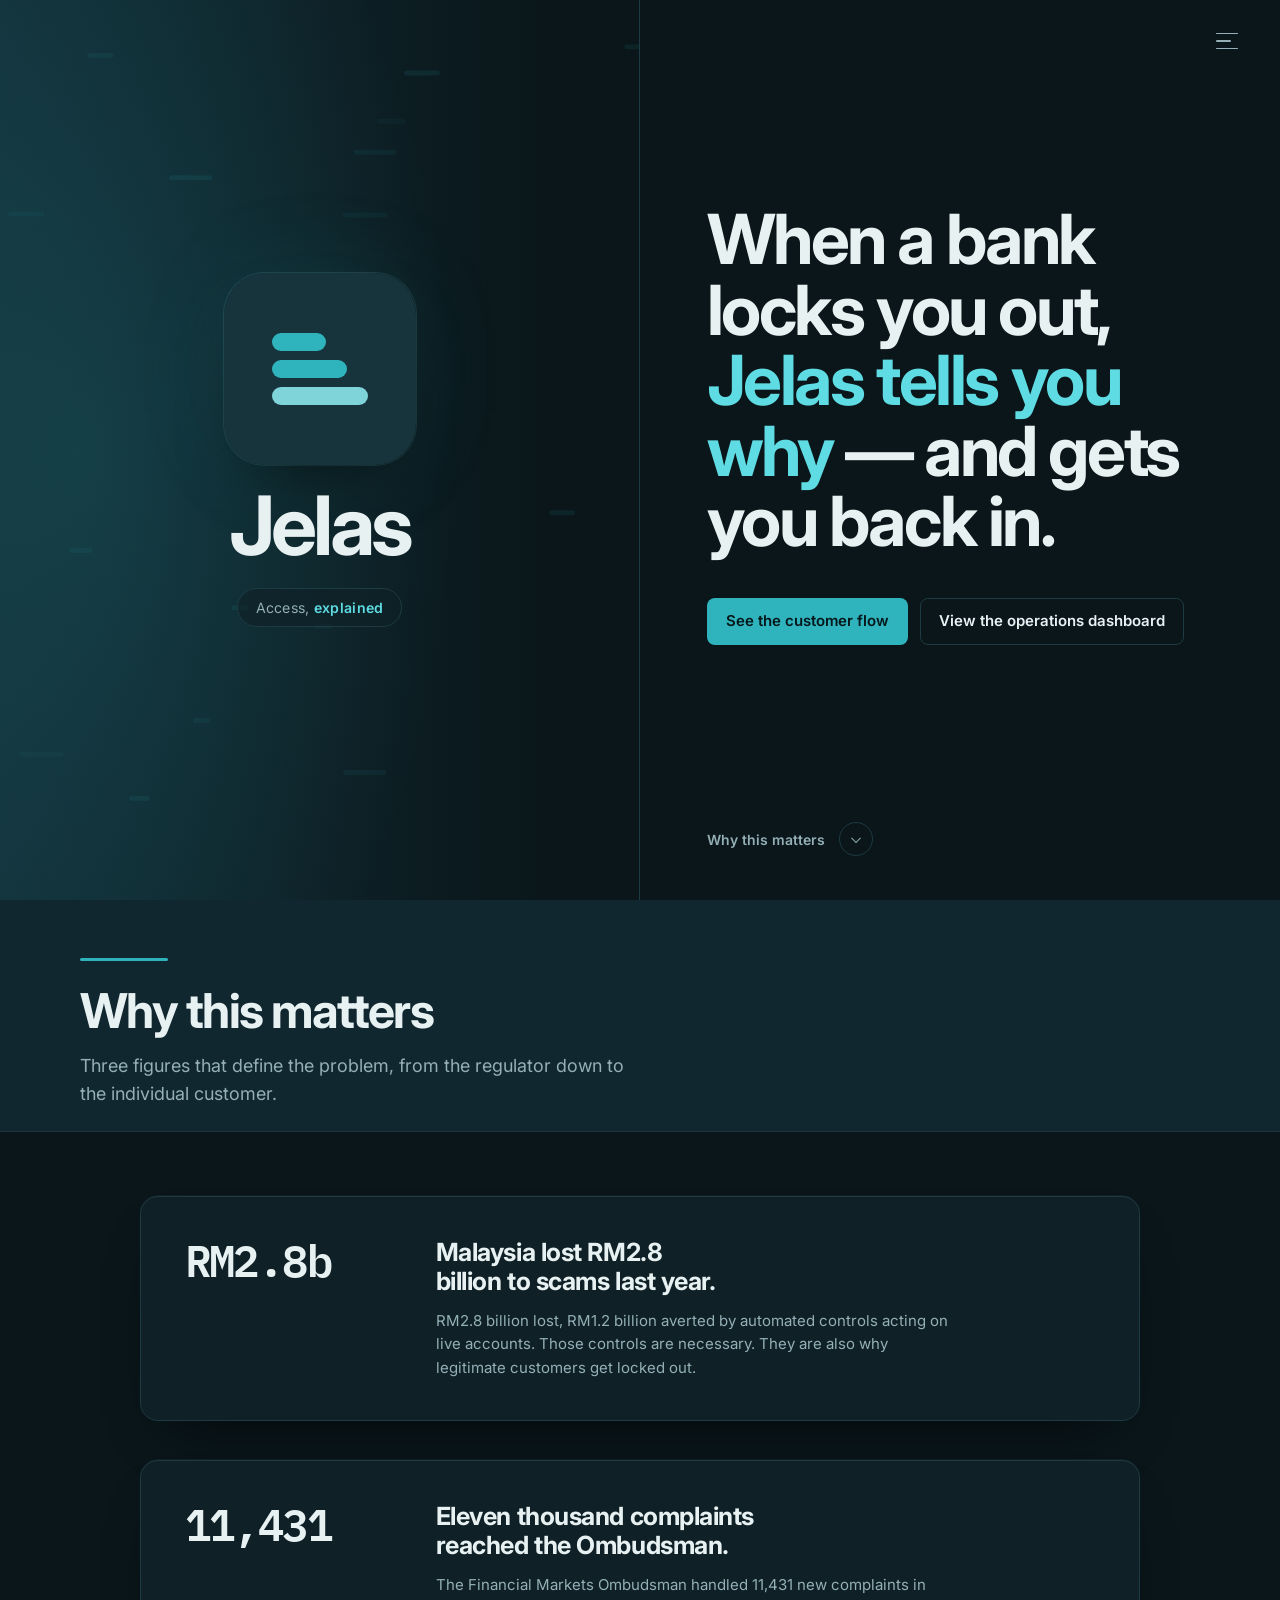
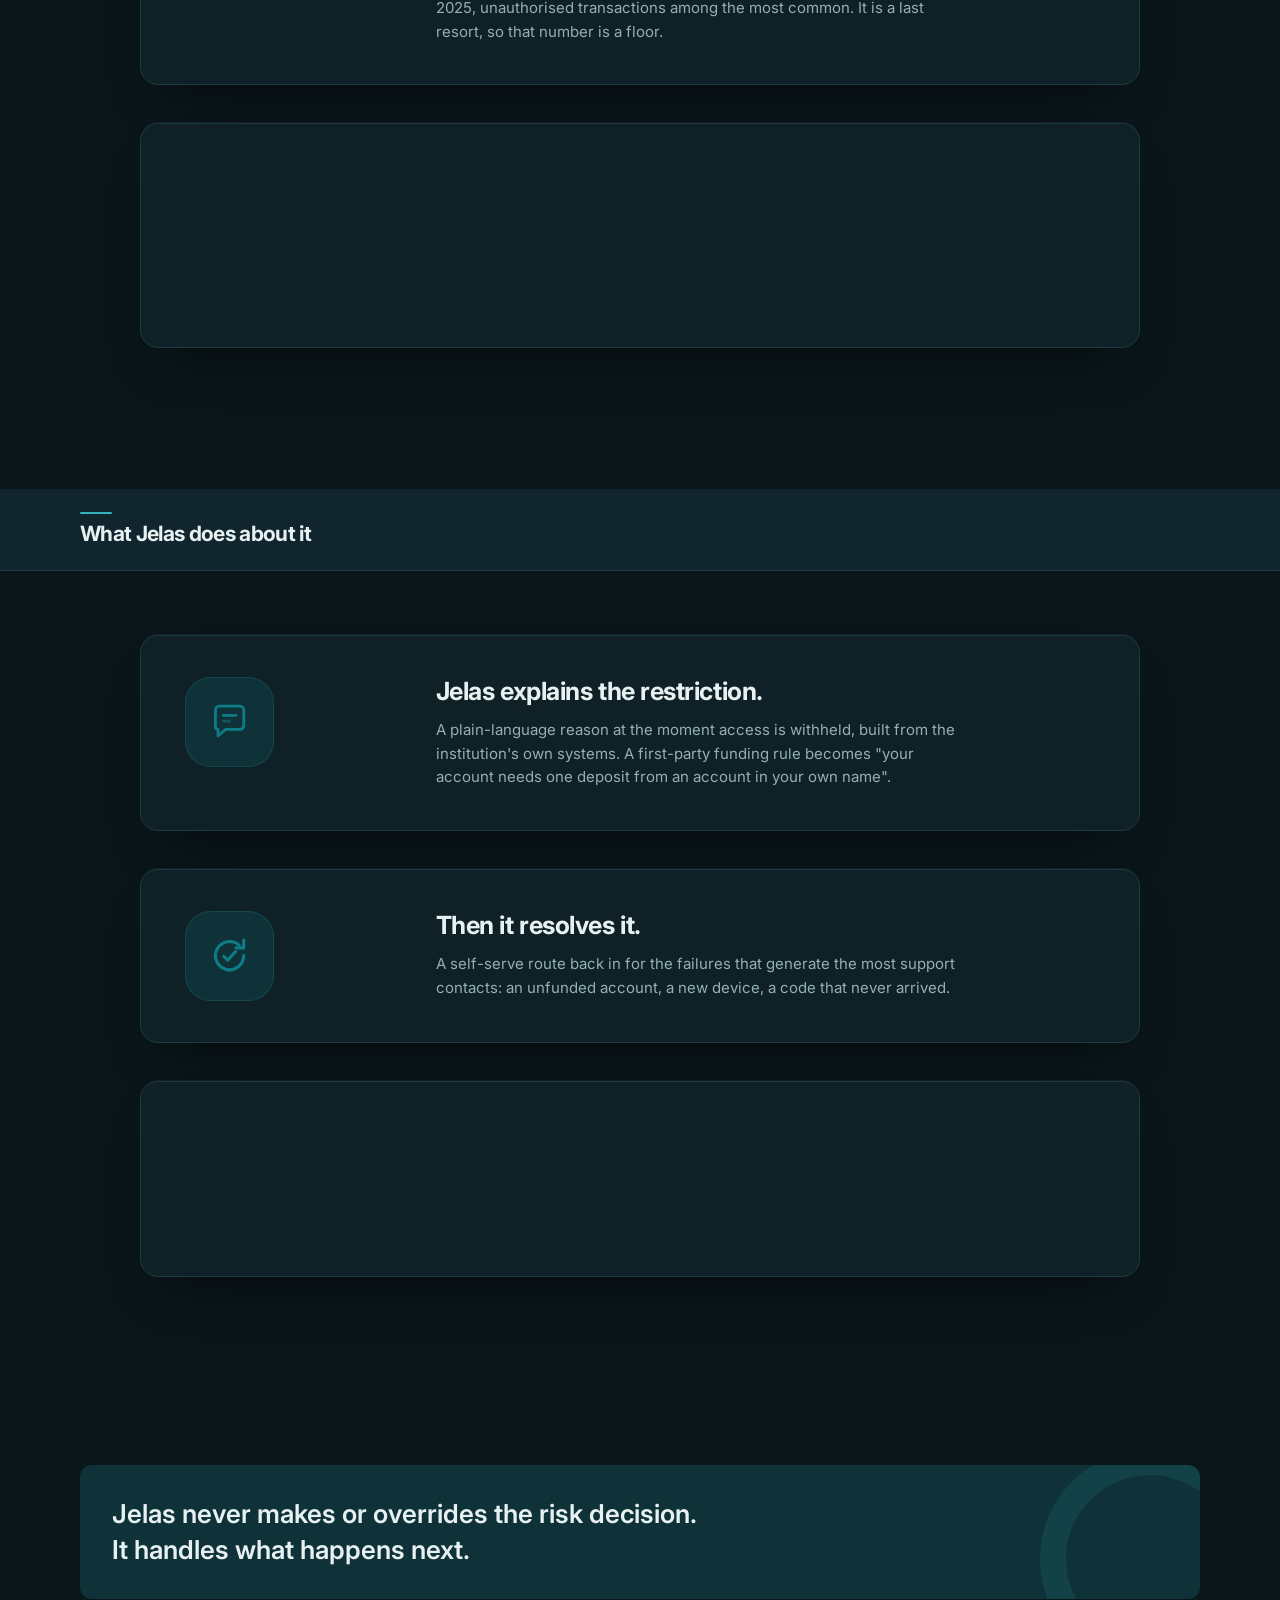
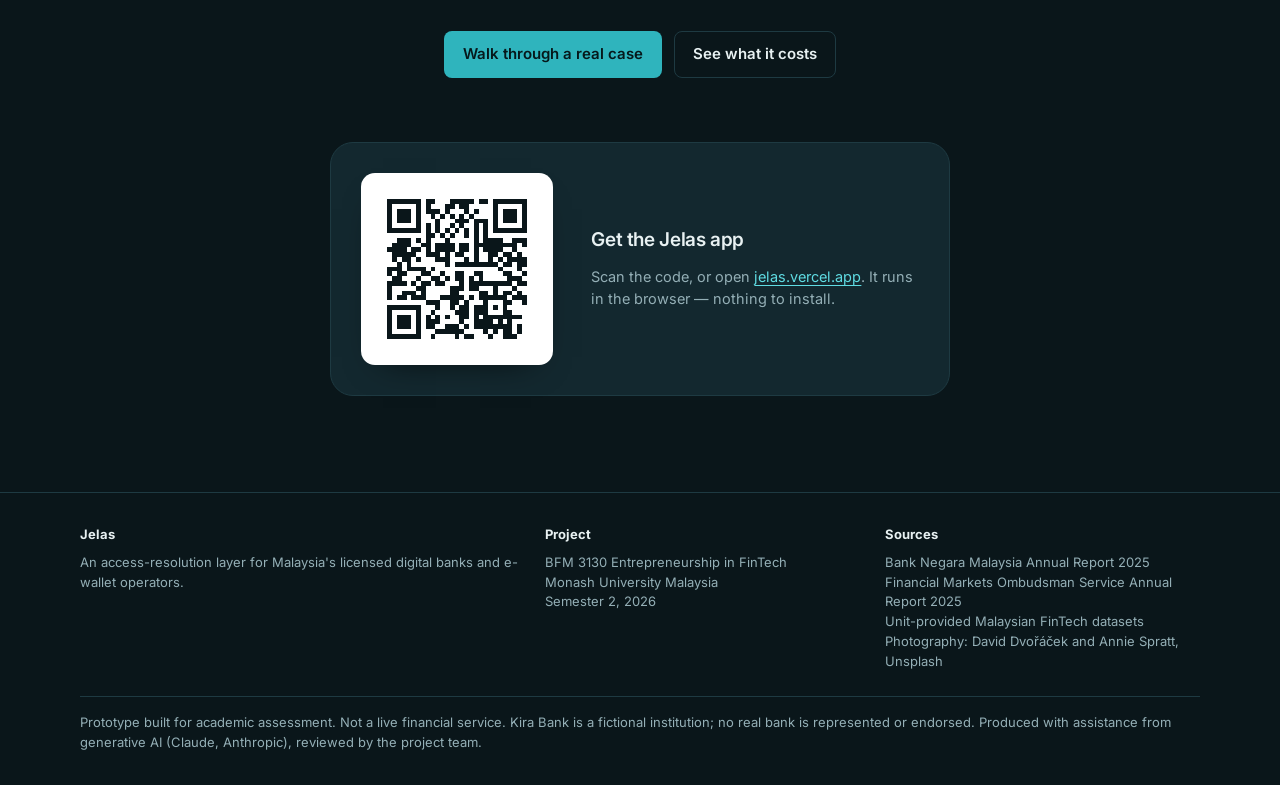
==== commit a09ae432: "Add files via upload" ====
--- a/frontend/index.html
+++ b/frontend/index.html
@@ -643,7 +643,7 @@
           </picture>
           <figcaption>
             <strong>Ting Yi Xiang</strong>
-            <span class="role">Legal Counsel</span>
+            <span class="role">Chief Legal Officer</span>
           </figcaption>
         </figure>
       </div>
